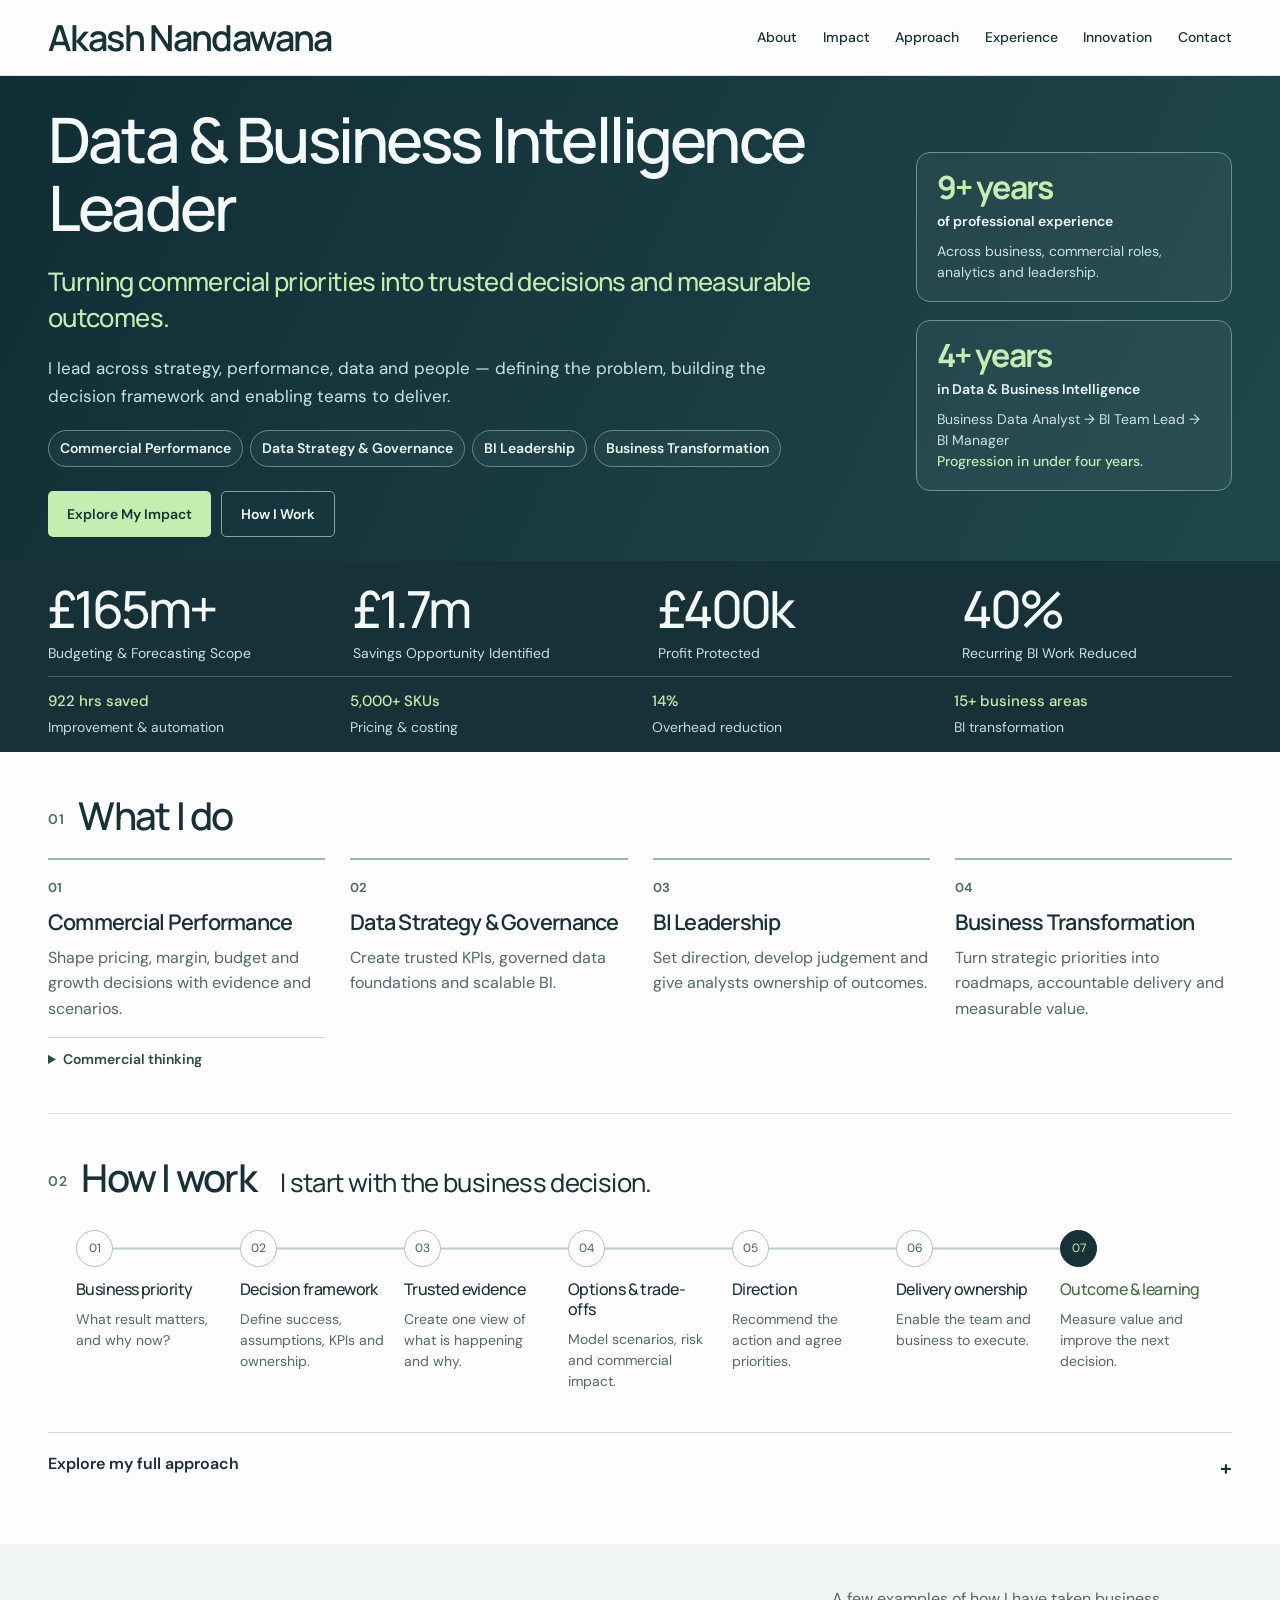
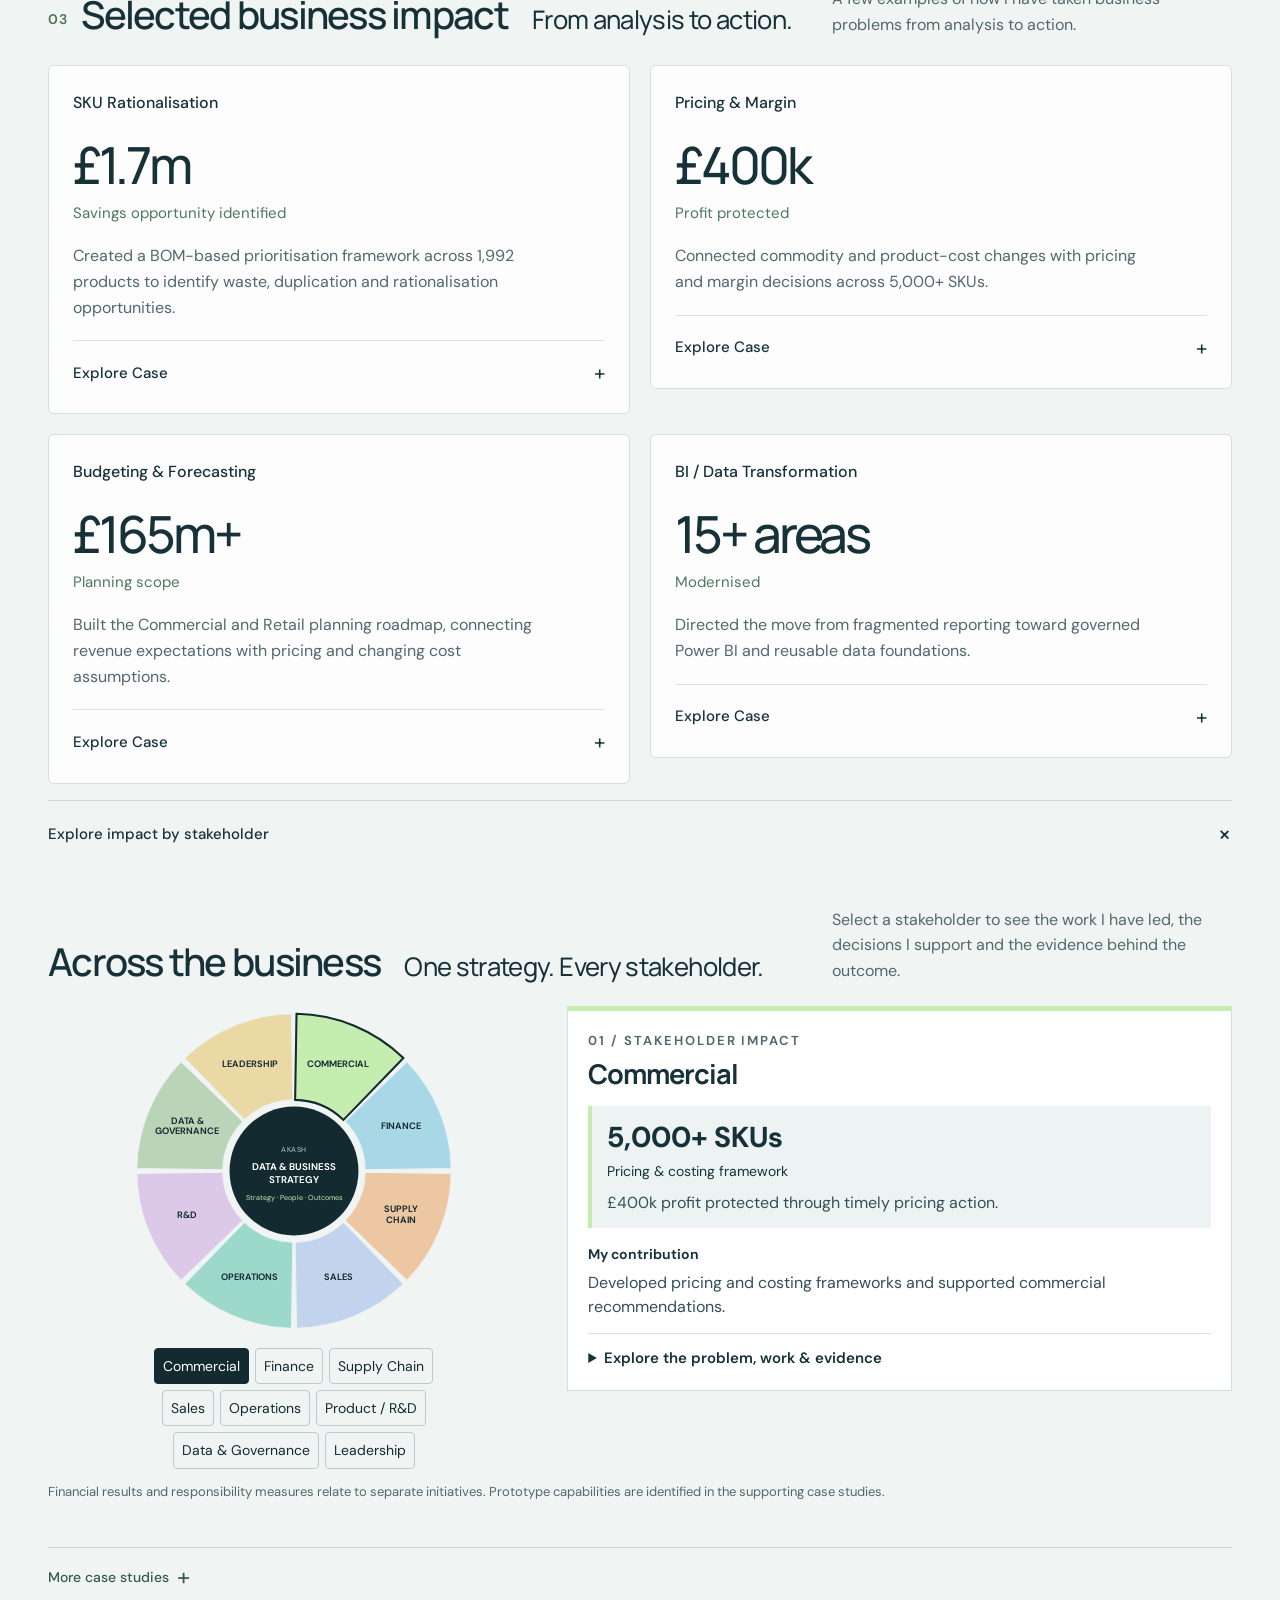
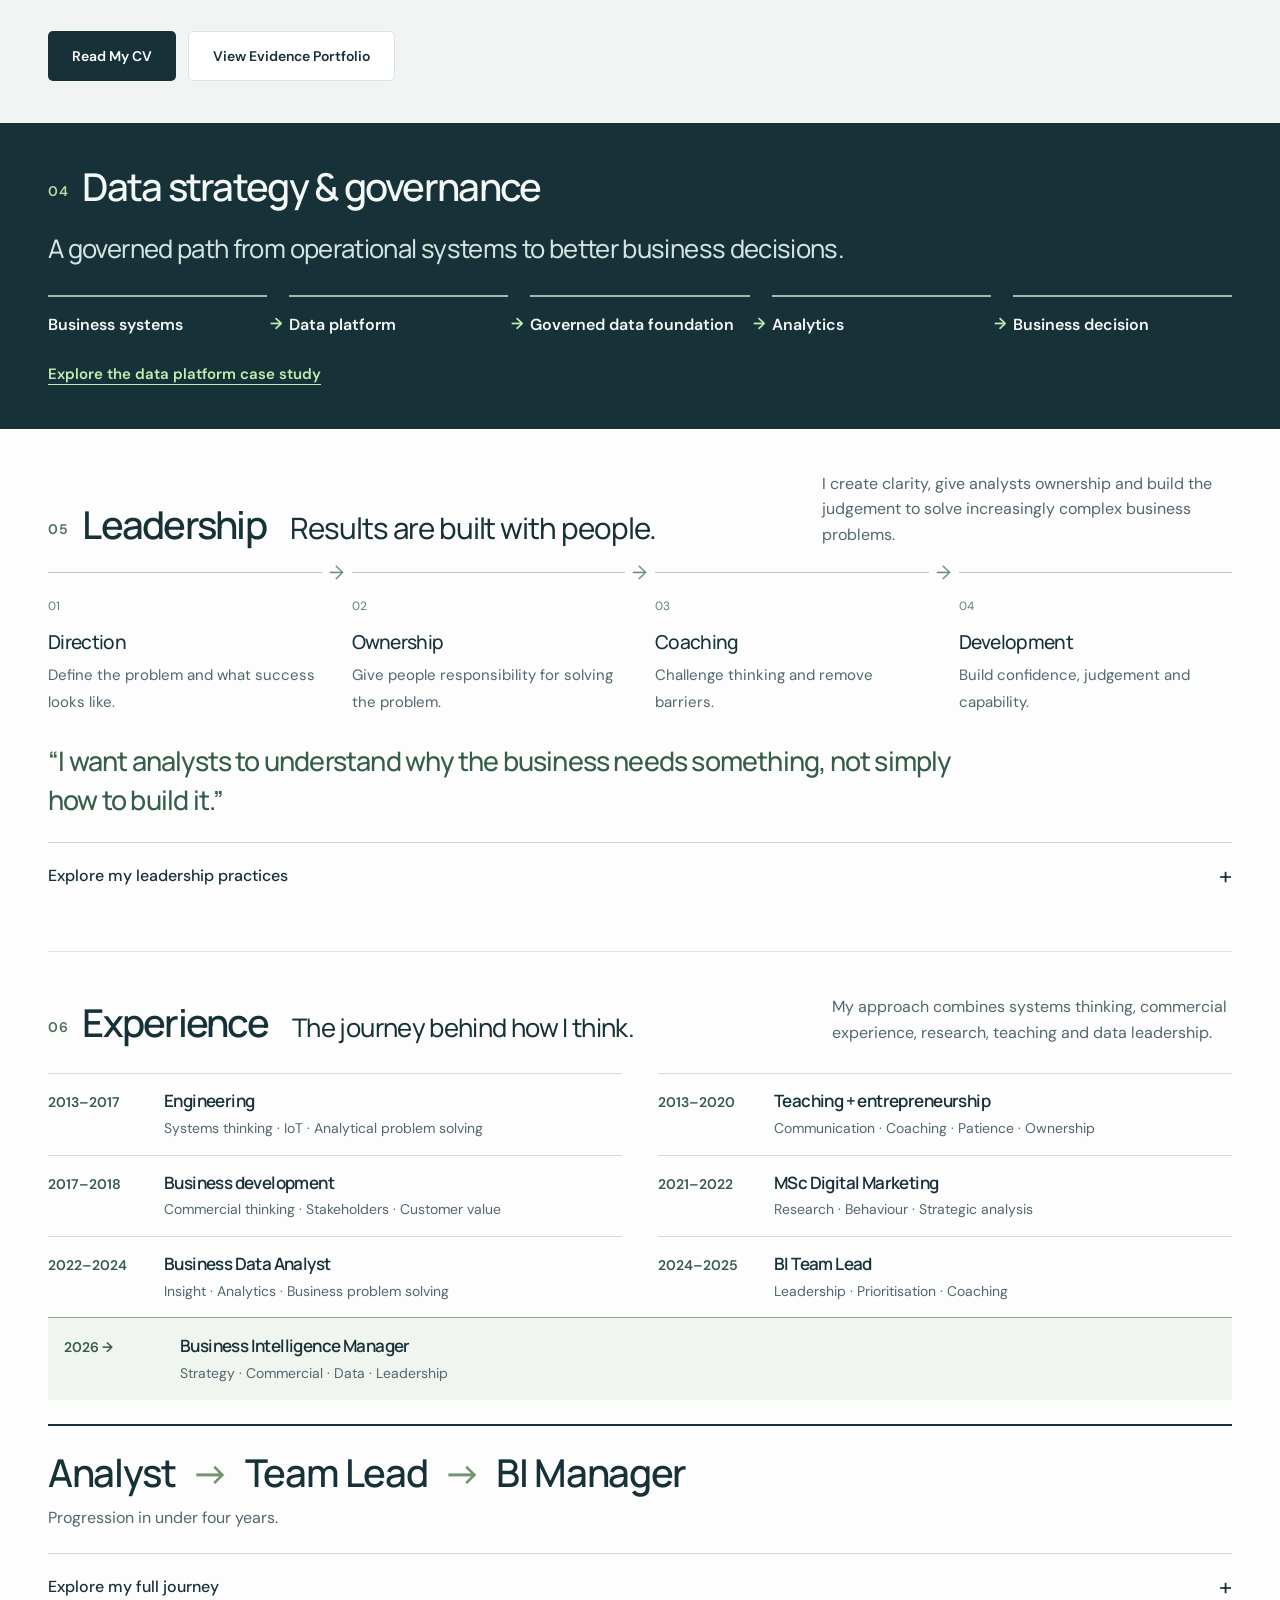
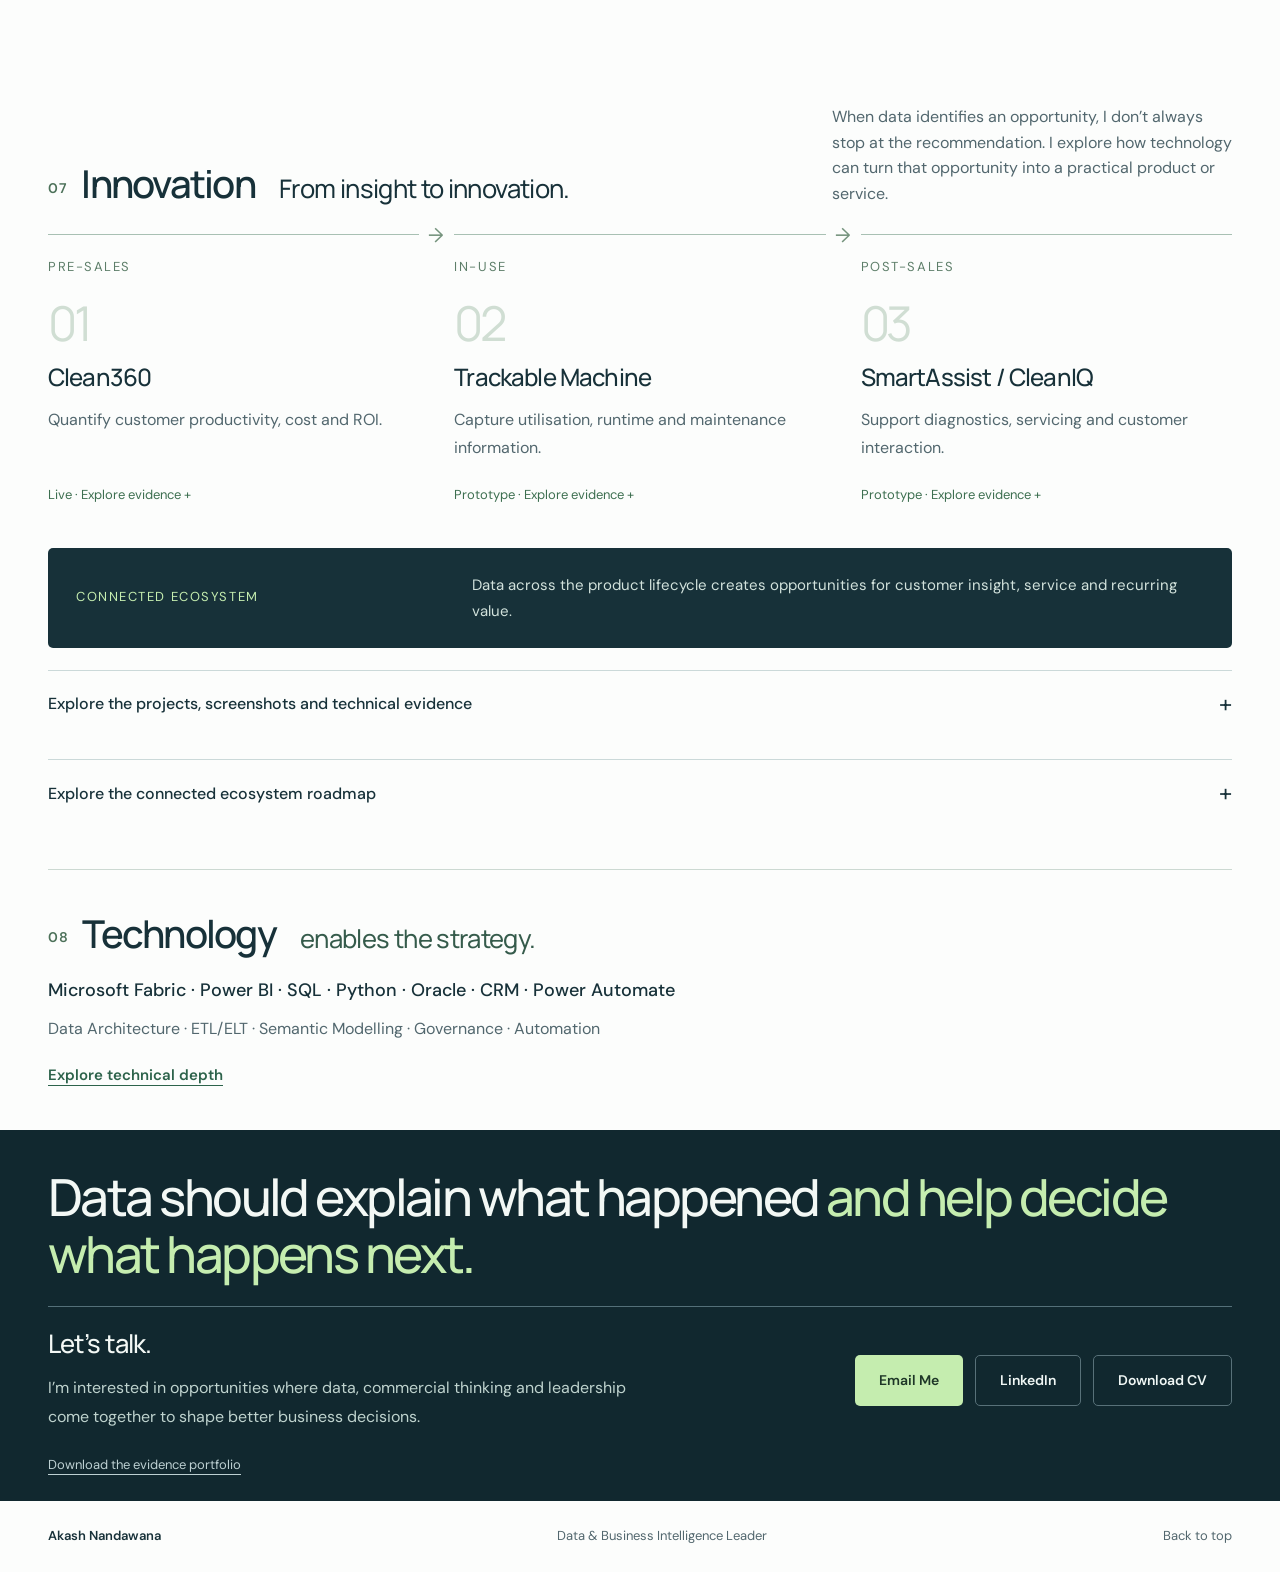
==== index.html @ 09f792b7 "Add files via upload" ====
<!DOCTYPE html>
<html lang="en-GB"><head><meta charset="utf-8"><meta name="viewport" content="width=device-width, initial-scale=1"><meta name="theme-color" content="#142a31"><title>Akash Nandawana | Data &amp; Business Intelligence Leader</title><meta name="description" content="Turning commercial priorities into trusted decisions and measurable outcomes. Commercial strategy, data governance, BI roadmaps and people leadership by Akash Nandawana."><link rel="icon" type="image/svg+xml" href="data:image/svg+xml,%3Csvg%20xmlns='http://www.w3.org/2000/svg'%20viewBox='0%200%2064%2064'%3E%3Crect%20width='64'%20height='64'%20rx='14'%20fill='%23111b23'/%3E%3Cpath%20d='M14%2048L30%2016h5l15%2032H39l-7-17-7%2017z'%20fill='%23b4f276'/%3E%3C/svg%3E"><link rel="stylesheet" href="styles.css"><link rel="stylesheet" href="leadership.css"><script defer src="script.js"></script><script defer src="leadership.js"></script><script defer src="impact-wheel.js"></script><link rel="stylesheet" href="impact-wheel.css"><link rel="stylesheet" href="executive.css"><link rel="stylesheet" href="journey.css"><script defer src="journey.js"></script><link rel="stylesheet" href="visual-refinement.css"><script defer src="visual-refinement.js"></script><link rel="stylesheet" href="screen-polish.css"><link rel="stylesheet" href="executive-hierarchy.css"></head>
<body><a class="skip-link" href="#main">Skip to content</a>
<header class="header"><a class="wordmark" href="#top" aria-label="Akash Nandawana home">Akash Nandawana</a><button class="menu-toggle" aria-expanded="false" aria-controls="nav">Menu</button><nav id="nav" aria-label="Main navigation"><a href="#what-i-do">About</a><a href="#business-impact">Impact</a><a href="#method">Approach</a><a href="#journey">Experience</a><a href="#work">Innovation</a><a href="#contact">Contact</a></nav></header>
<main id="main">
<section class="lead-hero frame" id="top"><div class="hero-main"><h1 class="hero-position">Data &amp; Business Intelligence Leader</h1><h2 class="hero-tagline">Turning commercial priorities into trusted decisions and measurable outcomes.</h2><p class="hero-description">I lead across strategy, performance, data and people — defining the problem, building the decision framework and enabling teams to deliver.</p><div class="capability-labels"><a href="#budget">Commercial Performance</a><a href="#data">Data Strategy &amp; Governance</a><a href="#leadership">BI Leadership</a><a href="#management">Business Transformation</a></div><div class="hero-actions"><a href="#business-impact" class="button primary">Explore My Impact</a><a href="#method" class="button outline">How I Work</a></div><p class="career-line">Business Intelligence Manager · UK</p></div></section><section class="professional-strip frame" aria-label="Professional experience"><div><strong>9+ years</strong><span>of professional experience</span><p>Across business, commercial roles, analytics and leadership.</p></div><div><strong>4+ years</strong><span>in Data &amp; Business Intelligence</span><p>Business Data Analyst → BI Team Lead → BI Manager<br><b>Progression in under four years.</b></p></div></section><section class="visual-impact" id="business-impact"><div class="frame"><div class="impact-primary"><a href="#budget"><strong>£165m+</strong><span>Budgeting &amp; Forecasting Scope</span></a><a href="#sku"><strong>£1.7m</strong><span>Savings Opportunity Identified</span></a><a href="#pricing"><strong>£400k</strong><span>Profit Protected</span></a><a href="#automation"><strong>40%</strong><span>Recurring BI Work Reduced</span></a></div><div class="impact-secondary"><a href="#automation"><strong>922 hrs saved</strong><span>Improvement &amp; automation</span></a><a href="#pricing"><strong>5,000+ SKUs</strong><span>Pricing &amp; costing</span></a><a href="#performance"><strong>14%</strong><span>Overhead reduction</span></a><a href="#management"><strong>15+ business areas</strong><span>BI transformation</span></a></div></div></section><section class="executive-pillars-section frame" id="what-i-do"><div class="section-heading chapter-heading"><div><h2 class="chapter-title" data-chapter="01">What I do</h2><h3 class="chapter-statement">I connect business strategy<br>with data delivery.</h3></div></div><div class="executive-pillars"><article class="executive-pillar"><span class="pillar-number">01</span><h3><a href="#budget">Commercial Performance</a></h3><p>Shape pricing, margin, budget and growth decisions with evidence and scenarios.</p><details class="commercial-thinking"><summary>Commercial thinking</summary><ol><li><strong>What happened?</strong><span>Reporting</span></li><li><strong>Why did it happen?</strong><span>Diagnosis</span></li><li><strong>What could happen?</strong><span>Scenarios</span></li><li><strong>What should we do?</strong><span>Recommendation</span></li><li><strong>What is the impact?</strong><span>Revenue · Margin · Cost · Risk</span></li></ol></details></article><article class="executive-pillar"><span class="pillar-number">02</span><h3><a href="#data">Data Strategy &amp; Governance</a></h3><p>Create trusted KPIs, governed data foundations and scalable BI.</p></article><article class="executive-pillar"><span class="pillar-number">03</span><h3><a href="#leadership">BI Leadership</a></h3><p>Set direction, develop judgement and give analysts ownership of outcomes.</p></article><article class="executive-pillar"><span class="pillar-number">04</span><h3><a href="#management">Business Transformation</a></h3><p>Turn strategic priorities into roadmaps, accountable delivery and measurable value.</p></article></div></section>

<section class="chapter frame" id="method"><div class="section-heading chapter-heading"><div><h2 class="chapter-title" data-chapter="02">How I work</h2><h3 class="chapter-statement">I start with the business decision.</h3></div></div><div class="decision-route"><svg class="decision-route-line" aria-hidden="true"><path></path></svg><ol><li class="route-stage stage-1"><span class="route-point">01</span><h3>Business priority</h3><p>What result matters, and why now?</p></li><li class="route-stage stage-2"><span class="route-point">02</span><h3>Decision framework</h3><p>Define success, assumptions, KPIs and ownership.</p></li><li class="route-stage stage-3"><span class="route-point">03</span><h3>Trusted evidence</h3><p>Create one view of what is happening and why.</p></li><li class="route-stage stage-4"><span class="route-point">04</span><h3>Options &amp; trade-offs</h3><p>Model scenarios, risk and commercial impact.</p></li><li class="route-stage stage-5"><span class="route-point">05</span><h3>Direction</h3><p>Recommend the action and agree priorities.</p></li><li class="route-stage stage-6"><span class="route-point">06</span><h3>Delivery ownership</h3><p>Enable the team and business to execute.</p></li><li class="route-stage stage-7"><span class="route-point">07</span><h3>Outcome &amp; learning</h3><p>Measure value and improve the next decision.</p></li></ol></div><details class="supporting-detail"><summary>Explore my full approach</summary><div class="roadmap-grid"><button class="roadmap-step" type="button" data-step="0" aria-pressed="true"><span class="step-num">01</span><strong>Understand</strong><span>What is management trying to achieve?</span></button><button class="roadmap-step" type="button" data-step="1" aria-pressed="false"><span class="step-num">02</span><strong>Identify the gap</strong><span>What don’t we currently understand?</span></button><button class="roadmap-step" type="button" data-step="2" aria-pressed="false"><span class="step-num">03</span><strong>Prioritise</strong><span>What creates the greatest business value?</span></button><button class="roadmap-step" type="button" data-step="3" aria-pressed="false"><span class="step-num">04</span><strong>Build the framework</strong><span>Define what good looks like.</span></button><button class="roadmap-step" type="button" data-step="4" aria-pressed="false"><span class="step-num">05</span><strong>Create the roadmap</strong><span>Turn the problem into a delivery plan.</span></button><button class="roadmap-step" type="button" data-step="5" aria-pressed="false"><span class="step-num">06</span><strong>Insight</strong><span>Understand what is happening and why.</span></button><button class="roadmap-step" type="button" data-step="6" aria-pressed="false"><span class="step-num">07</span><strong>Scenario</strong><span>What happens if we do this?</span></button><button class="roadmap-step" type="button" data-step="7" aria-pressed="false"><span class="step-num">08</span><strong>Solution</strong><span>Recommend the action.</span></button><button class="roadmap-step" type="button" data-step="8" aria-pressed="false"><span class="step-num">09</span><strong>Deliver</strong><span>Direct and empower the team to execute.</span></button><button class="roadmap-step" type="button" data-step="9" aria-pressed="false"><span class="step-num">10</span><strong>Measure</strong><span>Did the solution improve the outcome?</span></button></div><div class="roadmap-detail" aria-live="polite"><span id="roadmap-number">01</span><div><h3 id="roadmap-title">Understand</h3><p id="roadmap-question">What business problem are we solving?</p><p id="roadmap-purpose">Agree the business objective before deciding what to build.</p></div></div><details class="depth"><summary>Explore the strategy-to-delivery framework<span aria-hidden="true">+</span></summary><div class="depth-body"><div class="strategy-visible" id="strategy"><div class="strategy-heading"><p class="kicker">Strategy into delivery</p><h3>I connect the business ambition<br>with the work that delivers it.</h3><p>Define the priorities. Create the framework. Direct the team.</p></div><div class="operating-model" aria-label="Business strategy flows through a roadmap and three connected leadership pillars into business impact">
<div class="model-top"><span class="node-label">Business strategy</span><p>OKRs · Budget · Margin · Revenue · Cost · Growth</p></div><div class="connector" aria-hidden="true"></div>
<div class="roadmap-node"><span class="node-label">Strategy &amp; roadmap</span><div class="framework-tasks"><span>Identify business gaps</span><span>Define the problem</span><span>Prioritise opportunities</span><span>Build analytical frameworks</span><span>Model scenarios</span><span>Define KPIs</span><span>Create delivery roadmaps</span><span>Direct execution</span></div></div>
<div class="branch-lines" aria-hidden="true"><i></i><i></i><i></i></div>
<div class="leadership-pillars"><button type="button" class="lead-pillar" data-pillar="commercial" aria-pressed="true"><span class="pillar-index">01 / Commercial</span><h3>Commercial<br>strategy</h3><p>I use data to support commercial decisions around budgeting, forecasting, pricing, costing, profitability, SKU strategy and business performance.</p><span class="pillar-link">See the connection <b aria-hidden="true">+</b></span></button><button type="button" class="lead-pillar" data-pillar="governance" aria-pressed="false"><span class="pillar-index">02 / Data</span><h3>Data strategy<br>&amp; governance</h3><p>I build the trusted data foundations required for management decisions — integrating systems, improving data quality, defining KPIs, developing semantic models and establishing scalable governance.</p><span class="pillar-link">See the connection <b aria-hidden="true">+</b></span></button><button type="button" class="lead-pillar" data-pillar="people" aria-pressed="false"><span class="pillar-index">03 / People</span><h3>Leadership<br>&amp; people</h3><p>I translate business priorities into clear problems for the BI team, establish direction and frameworks, and develop analysts to investigate problems, generate insight and recommend solutions independently.</p><span class="pillar-link">See the connection <b aria-hidden="true">+</b></span></button></div>
<div class="pillar-proof" aria-live="polite"><span id="pillar-proof-title">Commercial strategy in practice</span><p id="pillar-proof-text">Commodity-cost analysis identified pressure on margin early, enabling timely pricing action that protected £400k in profit.</p><a id="pillar-proof-link" href="#pricing">Read the evidence</a></div>
</div><details class="supporting-detail"><summary>Explore connected leadership capabilities</summary><aside class="keyword-orbit" aria-label="Explore my leadership capabilities"><div class="orbit-ring orbit-ring-outer" aria-hidden="true"></div><div class="orbit-ring orbit-ring-inner" aria-hidden="true"></div><div class="orbit-centre"><span>Business + Data + People</span><strong>Measurable<br> impact</strong><small>Select a capability to explore</small></div><a href="#management" class="orbit-key orbit-key-0">Business transformation</a><a href="#budget" class="orbit-key orbit-key-1">Commercial strategy</a><a href="#data" class="orbit-key orbit-key-2">Data governance</a><a href="#leadership" class="orbit-key orbit-key-3">People leadership</a><a href="#work" class="orbit-key orbit-key-4">Insight &amp; innovation</a><a href="#pricing" class="orbit-key orbit-key-5">Pricing &amp; profitability</a><a href="#method" class="orbit-key orbit-key-6">Frameworks &amp; roadmaps</a><a href="#strategy" class="orbit-key orbit-key-7">Business strategy</a></aside></details></div></div></details></details></section>










<section class="proof-section" id="proof"><div class="frame"><div class="section-heading chapter-heading"><div><h2 class="chapter-title" data-chapter="03">Selected business impact</h2><h3 class="chapter-statement">From analysis to action.</h3></div><p>A few examples of how I have taken business problems from analysis to action.</p></div><div class="featured-cases"><details class="featured-case" id="sku"><summary><div class="outcome-summary"><span class="case-overline">SKU Rationalisation</span><strong class="case-number">£1.7m</strong><span class="case-measure">Savings opportunity identified</span><p>Created a BOM-based prioritisation framework across 1,992 products to identify waste, duplication and rationalisation opportunities.</p><span class="case-expand">Explore Case <b aria-hidden="true">+</b></span></div></summary><div class="proof-content"><div class="proof-grid"><div><h4>The problem</h4><p>A large product portfolio created complexity and opportunities for waste and duplication.</p></div><div><h4>The gap</h4><p>Management needed a consistent way to identify and prioritise rationalisation candidates.</p></div><div><h4>My approach</h4><p>I created a RAG classification framework by analysing BOM component usage across SKUs.</p></div><div><h4>The insight</h4><p>The component analysis flagged waste and duplication across the product portfolio.</p></div><div><h4>The action</h4><p>The framework informed the rationalisation programme across 1,992 products and made candidates easier for senior management to review.</p></div><div><h4>The outcome</h4><p>£1.7m in rationalisation savings identified, as reported in my CV; the evidence portfolio describes the programme over six months.</p></div></div><p class="source-note">Evidence: <a href="assets/Akash_Nandawana_CV.pdf" target="_blank" rel="noopener">CV</a> and evidence portfolio.</p></div><div class="case-snapshot"><div><h4>Problem</h4><p>A large product portfolio created complexity and opportunities for waste and duplication.</p></div><div><h4>My role</h4><p>Defined the analytical framework and connected product data with management decisions.</p></div><div><h4>Action</h4><p>Analysed BOM usage with a RAG framework to prioritise rationalisation across 1,992 products.</p></div><div><h4>Outcome</h4><p>£1.7m SKU savings identified across the rationalisation programme.</p></div></div></details><details class="featured-case" id="pricing"><summary><div class="outcome-summary"><span class="case-overline">Pricing &amp; Margin</span><strong class="case-number">£400k</strong><span class="case-measure">Profit protected</span><p>Connected commodity and product-cost changes with pricing and margin decisions across 5,000+ SKUs.</p><span class="case-expand">Explore Case <b aria-hidden="true">+</b></span></div></summary><div class="proof-content"><div class="proof-grid"><div><h4>The problem</h4><p>Commodity and other input-cost increases could erode profitability before pricing caught up.</p></div><div><h4>The gap</h4><p>Account Managers and management needed timely visibility of cost changes and their margin implications.</p></div><div><h4>My approach</h4><p>I developed the margin and pricing framework, self-service models across 5,000+ SKUs, and a standard costing model with automated alerts for BOM, labour, overhead and cost changes.</p></div><div><h4>The insight</h4><p>Commodity cost increases were identified early enough to support a timely pricing response.</p></div><div><h4>The action</h4><p>Pricing action was informed by the cost evidence; Account Managers could price against margin and bonus targets.</p></div><div><h4>The outcome</h4><p>£400k profit protected, with pricing and costing support across 5,000+ SKUs.</p></div></div><p class="source-note">Evidence: <a href="assets/Akash_Nandawana_CV.pdf" target="_blank" rel="noopener">CV</a> and evidence portfolio.</p></div><div class="case-snapshot"><div><h4>Problem</h4><p>Commodity and other input-cost increases could erode profitability before pricing caught up.</p></div><div><h4>My role</h4><p>Developed pricing, margin and costing frameworks to support management and Account Managers.</p></div><div><h4>Action</h4><p>Connected cost-change alerts and self-service models across 5,000+ SKUs to pricing decisions.</p></div><div><h4>Outcome</h4><p>£400k profit protected; pricing and costing support across 5,000+ SKUs.</p></div></div></details><details class="featured-case" id="budget"><summary><div class="outcome-summary"><span class="case-overline">Budgeting &amp; Forecasting</span><strong class="case-number">£165m+</strong><span class="case-measure">Planning scope</span><p>Built the Commercial and Retail planning roadmap, connecting revenue expectations with pricing and changing cost assumptions.</p><span class="case-expand">Explore Case <b aria-hidden="true">+</b></span></div></summary><div class="proof-content"><div class="proof-grid"><div><h4>The problem</h4><p>Commercial and Retail planning needed to bring together sales expectations and changing business-cost assumptions.</p></div><div><h4>The gap</h4><p>A coordinated process was needed to connect inputs, planning stages and management decisions.</p></div><div><h4>My approach</h4><p>I created and lead the £165m+ budgeting and forecasting roadmap, defining inputs and stages across sales, NPD, pricing, commodity, shipping and labour.</p></div><div><h4>The insight</h4><p>The planning framework brings revenue assumptions and cost drivers into one decision process so management can assess their implications together.</p></div><div><h4>The action</h4><p>A scalable budgeting process was established across Commercial and Retail, supporting reporting at different levels and scenario discussions with leadership.</p></div><div><h4>The outcome</h4><p>Scope: £165m+ budgeting and forecasting across Commercial and Retail.</p></div></div><p class="source-note">Evidence: <a href="assets/Akash_Nandawana_CV.pdf" target="_blank" rel="noopener">CV</a> and evidence portfolio.</p><details class="supporting-detail"><summary>Commercial decisions and planning context</summary><div class="commercial-detail" id="commercial"><div class="frame commercial-layout"><div><p class="kicker">03 / Commercial strategy</p><h2>Data is valuable when<br>it changes a decision.</h2><p class="lead-copy">My work goes beyond reporting historical performance. I help management understand the drivers behind the numbers, assess the options and decide what to do next.</p><div class="topic-list"><span>OKRs &amp; strategic targets</span><span>Budgeting &amp; forecasting</span><span>Revenue performance</span><span>Pricing</span><span>Product costing</span><span>Margin protection</span><span>Cost increases</span><span>SKU rationalisation</span><span>Commercial scenario modelling</span><span>Profitability</span><span>Performance management</span></div></div><ol class="decision-ladder"><li><span>01</span><div><h3>What happened?</h3><p>Reporting</p></div></li><li><span>02</span><div><h3>Why did it happen?</h3><p>Diagnosis</p></div></li><li><span>03</span><div><h3>What could happen?</h3><p>Forecasting &amp; scenario modelling</p></div></li><li><span>04</span><div><h3>What should we do?</h3><p>Recommendation</p></div></li><li><span>05</span><div><h3>What is the impact?</h3><p>Revenue · Margin · Cost · Risk</p></div></li></ol></div></div></details></div><div class="case-snapshot"><div><h4>Problem</h4><p>Commercial and Retail planning needed to bring together sales expectations and changing business-cost assumptions.</p></div><div><h4>My role</h4><p>Created and lead the budgeting and forecasting roadmap across Commercial and Retail.</p></div><div><h4>Action</h4><p>Defined planning inputs across sales, NPD, pricing, commodity, shipping and labour.</p></div><div><h4>Outcome</h4><p>£165m+ budget and forecasting responsibility.</p></div></div></details><details class="featured-case" id="management"><summary><div class="outcome-summary"><span class="case-overline">BI / Data Transformation</span><strong class="case-number">15+ areas</strong><span class="case-measure">Modernised</span><p>Directed the move from fragmented reporting toward governed Power BI and reusable data foundations.</p><span class="case-expand">Explore Case <b aria-hidden="true">+</b></span></div></summary><div class="proof-content"><div class="proof-grid"><div><h4>The problem</h4><p>Management BI needed to modernise across multiple business areas while maintaining confidence in reported information.</p></div><div><h4>The gap</h4><p>The migration required a coordinated roadmap, testing, issue ownership and business sign-off.</p></div><div><h4>My approach</h4><p>I directed the Qlik Sense-to-Power BI transformation and created the roadmap and UAT framework covering testing, issue tracking, ownership and sign-off.</p></div><div><h4>The insight</h4><p>Shared definitions, reusable models and business validation were central to making the new reporting useful to management.</p></div><div><h4>The action</h4><p>The transformation was delivered across 15+ business areas, supported by a glossary, data-literacy work and management reporting.</p></div><div><h4>The outcome</h4><p>Modernised management BI across 15+ business areas through shared definitions, reusable models and business sign-off.</p></div></div><p class="source-note">Evidence: <a href="assets/Akash_Nandawana_CV.pdf" target="_blank" rel="noopener">CV</a> and evidence portfolio.</p></div><div class="case-snapshot"><div><h4>Problem</h4><p>Management BI needed to modernise across multiple business areas while maintaining confidence in reported information.</p></div><div><h4>My role</h4><p>Directed the Qlik Sense-to-Power BI transformation and defined the roadmap and UAT framework.</p></div><div><h4>Action</h4><p>Coordinated testing, issue ownership and business sign-off across 15+ business areas.</p></div><div><h4>Outcome</h4><p>Governed management reporting delivered across 15+ business areas.</p></div></div></details></div><details class="depth stakeholder-impact" open><summary>Explore impact by stakeholder<span aria-hidden="true">+</span></summary><div class="depth-body"><section class="business-wheel-section" id="impact-wheel-detail"><div class="frame"><div class="section-heading chapter-heading"><div><h2 class="chapter-title" data-chapter="01">Across the business</h2><h3 class="chapter-statement">One strategy. Every stakeholder.</h3></div><p>Select a stakeholder to see the work I have led, the decisions I support and the evidence behind the outcome.</p></div><div class="business-wheel-layout"><div class="wheel-surface"><svg id="business-wheel" viewBox="0 0 640 640" aria-label="Business impact areas"><g id="business-wheel-segments"></g><circle cx="320" cy="320" r="125" fill="#142a31"></circle><text x="320" y="284" text-anchor="middle" class="wheel-name">AKASH</text><text x="320" y="318" text-anchor="middle" class="wheel-role">DATA &amp; BUSINESS</text><text x="320" y="343" text-anchor="middle" class="wheel-role">STRATEGY</text><text x="320" y="376" text-anchor="middle" class="wheel-purpose">Strategy · People · Outcomes</text></svg><div id="wheel-area-buttons" class="wheel-area-buttons" aria-label="Choose a business area"></div></div><div id="wheel-detail" class="wheel-detail" role="region" aria-label="Selected business area" aria-live="polite" aria-atomic="true"></div></div><p class="quiet-note">Financial results and responsibility measures relate to separate initiatives. Prototype capabilities are identified in the supporting case studies.</p></div></section></div></details><details class="depth compact-case-library" id="all-cases"><summary>More case studies<span aria-hidden="true">+</span></summary><div class="depth-body"><div class="proof-list"><article class="executive-case"><div class="executive-case-heading" hidden="hidden"><h3>Commercial Performance</h3></div><details class="proof-case secondary-case" id="performance"><summary><div class="outcome-summary"><span class="case-overline">Commercial Performance</span><strong class="case-number">14%</strong><span class="case-measure">Overhead reduction</span><p>Connected overhead and customer analysis with cost, retention and growth decisions.</p><span class="case-expand">Explore Case <b aria-hidden="true">+</b></span></div></summary><div class="proof-content"><div class="proof-grid"><div><h4>The problem</h4><p>Management needed a clearer view of avoidable costs and opportunities to improve commercial performance.</p></div><div><h4>The gap</h4><p>Decisions required analysis of the drivers behind overheads, customer retention and revenue.</p></div><div><h4>My approach</h4><p>I supported Directors with P&amp;L, CAPEX and overhead analysis and applied customer segmentation and commercial analysis to growth and retention questions.</p></div><div><h4>The insight</h4><p>Overhead analysis identified avoidable spend across employment, utilities and other overhead costs. Customer analysis identified growth and retention opportunities.</p></div><div><h4>The action</h4><p>Avoidable spend was addressed, while commercial recommendations were informed by customer segmentation.</p></div><div><h4>The outcome</h4><p>14% overhead reduction. Separate customer-analysis work is reported in the CV as 20% higher retention and 7% revenue growth.</p></div></div><p class="source-note">Evidence: <a href="assets/Akash_Nandawana_CV.pdf" target="_blank" rel="noopener">CV</a> and evidence portfolio.</p></div><div class="case-snapshot"><div><h4>Problem</h4><p>Management needed a clearer view of avoidable costs and opportunities to improve commercial performance.</p></div><div><h4>My role</h4><p>Supported Directors with P&amp;L, CAPEX, overhead and customer analysis.</p></div><div><h4>Action</h4><p>Identified avoidable spend and informed commercial recommendations through customer segmentation.</p></div><div><h4>Outcome</h4><p>14% lower overheads; separate customer work reported 20% higher retention and 7% revenue growth.</p></div></div></details></article><article class="executive-case"><div class="executive-case-heading" hidden="hidden"><h3>Data Platform / Microsoft Fabric</h3></div><details class="proof-case secondary-case" id="platform"><summary><div class="outcome-summary"><span class="case-overline">Data Platform / Microsoft Fabric</span><strong class="case-number">Governed data</strong><span class="case-measure">Trusted decisions</span><p>Created reusable data foundations, shared definitions and governance across core business functions.</p><span class="case-expand">Explore Case <b aria-hidden="true">+</b></span></div></summary><div class="proof-content"><div class="proof-grid"><div><h4>The problem</h4><p>Management reporting depended on fragmented operational systems and consistent interpretation of business data.</p></div><div><h4>The gap</h4><p>Reliable decisions required stronger quality, reconciliation, lineage, definitions and access controls.</p></div><div><h4>My approach</h4><p>I own the BI/data roadmap and work across Microsoft Fabric, ETL/ELT and semantic modelling. I defined key governance elements, including a Sales KPI framework, role-based visibility and departmental model-health logs.</p></div><div><h4>The insight</h4><p>The work addresses consistency and traceability from source systems through transformations and semantic models to management reporting.</p></div><div><h4>The action</h4><p>I strengthened reconciliation and lineage, rolled out a business glossary and data-literacy programme, and developed reusable, lean semantic models.</p></div><div><h4>The outcome</h4><p>Governed, reusable information supporting Commercial, Finance, Supply Chain and Operations.</p></div></div><figure class="case-evidence"><img src="assets/power-bi.webp" alt="Original Power BI environment supporting Numatic business reporting" loading="lazy"><figcaption>Original portfolio evidence: the enterprise Power BI environment.</figcaption></figure><p class="source-note">Evidence: <a href="assets/Akash_Nandawana_CV.pdf" target="_blank" rel="noopener">CV</a> and evidence portfolio.</p><details class="supporting-detail"><summary>Explore the platform, governance and technical capabilities</summary><div class="architecture"><div class="architecture-row"><span class="architecture-number">01</span><h3>Business systems</h3><p>Oracle EBS / Fusion · Microsoft CRM · Kronos · SharePoint · Other operational sources</p></div><div class="architecture-row"><span class="architecture-number">02</span><h3>Data platform</h3><p><strong>Microsoft Fabric</strong><br>ETL / ELT · Dataflows · Pipelines · Lakehouse / OneLake</p></div><div class="architecture-row"><span class="architecture-number">03</span><h3>Data foundation</h3><p>Clean and structured data · Business logic · Data quality · Governance · Semantic models · KPI definitions · Role-based access</p></div><div class="architecture-row"><span class="architecture-number">04</span><h3>Analytics</h3><p>Power BI · Automation · Forecasting · Commercial models · Management reporting</p></div><div class="architecture-row decision-row"><span class="architecture-number">05</span><h3>Decision</h3><p>Trusted insight for management</p></div></div><div class="technology-section"><div class="frame"><div class="section-heading"><div><p class="kicker">09 / Technology</p><h2>Technology enables<br>the strategy.</h2></div><p>I choose technology to solve the problem. The tools support the business objective, the governance required and the people who will use the result.</p></div><div class="technology-grid"><div><h3>Data &amp; analytics</h3><p>Microsoft Fabric<br>Power BI<br>SQL<br>Python</p></div><div><h3>Enterprise systems</h3><p>Oracle EBS / Fusion<br>Microsoft CRM<br>SharePoint<br>Kronos</p></div><div><h3>Automation</h3><p>Power Automate<br>Python<br>Workflow automation</p></div><div><h3>Data management</h3><p>ETL / ELT<br>Dimensional modelling<br>Semantic modelling<br>Data quality<br>Data governance</p></div></div></div></div><a class="text-button" href="#platform">Read the data platform case study</a><div class="decision-foundation"><div><h3>Business decision</h3><p>Revenue · Margin · Cost · Growth · Risk</p></div><span>enabled by</span><div><h3>Insight &amp; analytics</h3><p>Forecasting, scenarios and decision-support systems</p></div><span>enabled by</span><div><h3>Governed data foundation</h3><p>Quality · Definitions · Semantic models · Lineage · Access control</p></div><span>enabled by</span><p class="foundation-tools">Fabric · Power BI · Oracle · CRM · Automation · Enterprise data sources</p></div></details></div><div class="case-snapshot"><div><h4>Problem</h4><p>Management reporting depended on fragmented operational systems and consistent interpretation of business data.</p></div><div><h4>My role</h4><p>Owned the BI/data roadmap and defined governance, KPIs and model standards.</p></div><div><h4>Action</h4><p>Strengthened reconciliation and lineage, rolled out a glossary, and developed lean semantic models.</p></div><div><h4>Outcome</h4><p>Governed, reusable information supporting four core business functions.</p></div></div></details></article><article class="executive-case"><div class="executive-case-heading" hidden="hidden"><h3>Automation</h3></div><details class="proof-case secondary-case" id="automation"><summary><div class="outcome-summary"><span class="case-overline">Automation</span><strong class="case-number">40%</strong><span class="case-measure">Recurring BI work reduced</span><p>Combined workflow automation, self-service and analyst ownership to release capacity for insight.</p><span class="case-expand">Explore Case <b aria-hidden="true">+</b></span></div></summary><div class="proof-content"><div class="proof-grid"><div><h4>The problem</h4><p>Recurring reporting and manual workflows consumed analyst time and limited capacity for higher-value investigation.</p></div><div><h4>The gap</h4><p>Routine delivery needed to become more repeatable, with clearer ownership and less manual intervention.</p></div><div><h4>My approach</h4><p>I combined Python and Power Automate workflows, self-service improvements, delegation and analyst development into subject-matter ownership.</p></div><div><h4>The insight</h4><p>Reporting, cost updates and recurring workflows offered practical opportunities to reduce repeated manual work.</p></div><div><h4>The action</h4><p>Key workflows were automated, reporting became more self-service, and analysts took greater ownership of their business areas.</p></div><div><h4>The outcome</h4><p>40% lower recurring BI workload. Reporting and workflow automation also saved 922 hours.</p></div></div><p class="source-note">Evidence: <a href="assets/Akash_Nandawana_CV.pdf" target="_blank" rel="noopener">CV</a> and evidence portfolio.</p></div><div class="case-snapshot"><div><h4>Problem</h4><p>Recurring reporting and manual workflows consumed analyst time and limited capacity for higher-value investigation.</p></div><div><h4>My role</h4><p>Combined automation, self-service and analyst development into clearer ownership.</p></div><div><h4>Action</h4><p>Automated recurring workflows and enabled analysts to take ownership of their business areas.</p></div><div><h4>Outcome</h4><p>40% less recurring workload; a separate automation record documents 922 hours saved.</p></div></div></details></article></div><details class="supporting-detail frame" id="impact"><summary>Explore the full impact record</summary><div class="section-heading"><div><p class="kicker">02 / Impact at a glance</p><h2>Business problems.<br>Measurable progress.</h2></div><p>Results and responsibility, connected to the decisions and improvements behind them.</p></div><div class="impact-grid"><a class="impact-card" href="#budget"><span class="metric-number" data-count="165" data-prefix="£" data-suffix="m+" aria-label="£165m+">£165m+</span><h3>Budgeting &amp; forecasting responsibility</h3><p>A joined-up planning roadmap across Commercial and Retail, connecting sales, pricing and cost assumptions.</p><span class="metric-evidence">Explore the evidence <span aria-hidden="true">+</span></span></a><a class="impact-card" href="#sku"><span class="metric-number" data-count="1.7" data-prefix="£" data-suffix="m" aria-label="£1.7m">£1.7m</span><h3>SKU rationalisation savings identified</h3><p>BOM component analysis exposed waste and duplication across a 1,992-product rationalisation programme.</p><span class="metric-evidence">Explore the evidence <span aria-hidden="true">+</span></span></a><a class="impact-card" href="#pricing"><span class="metric-number" data-count="400" data-prefix="£" data-suffix="k" aria-label="£400k">£400k</span><h3>Profit protected</h3><p>Early visibility of commodity cost increases enabled timely pricing action.</p><span class="metric-evidence">Explore the evidence <span aria-hidden="true">+</span></span></a><a class="impact-card" href="#performance"><span class="metric-number" data-count="14" data-prefix="" data-suffix="%" aria-label="14%">14%</span><h3>Overhead reduction</h3><p>Analysis of employment, utilities and other overheads identified avoidable spend.</p><span class="metric-evidence">Explore the evidence <span aria-hidden="true">+</span></span></a><a class="impact-card" href="#automation"><span class="metric-number" data-count="40" data-prefix="" data-suffix="%" aria-label="40%">40%</span><h3>Recurring workload reduction</h3><p>Automation, delegation and analyst ownership reduced repetitive demands on the BI team.</p><span class="metric-evidence">Explore the evidence <span aria-hidden="true">+</span></span></a><a class="impact-card" href="#automation"><span class="metric-number" data-count="922" data-prefix="" data-suffix=" hours" aria-label="922 hours">922 hours</span><h3>Time saved</h3><p>Reporting and workflow automation reduced manual effort and released capacity.</p><span class="metric-evidence">Explore the evidence <span aria-hidden="true">+</span></span></a><a class="impact-card" href="#pricing"><span class="metric-number" data-count="5000" data-prefix="" data-suffix="+ SKUs" aria-label="5,000+ SKUs">5,000+ SKUs</span><h3>Pricing &amp; costing framework</h3><p>Self-service models gave Account Managers visibility of margin and bonus targets.</p><span class="metric-evidence">Explore the evidence <span aria-hidden="true">+</span></span></a><a class="impact-card" href="#leadership"><span class="metric-number">BI team</span><h3>Leadership &amp; development</h3><p>Clear priorities, training and subject-matter ownership built the team’s ability to solve business problems.</p><span class="metric-evidence">Explore the evidence <span aria-hidden="true">+</span></span></a></div><p class="quiet-note">Explore the supporting case studies for each result.</p></details><details class="depth"><summary>Explore impact by business area<span aria-hidden="true">+</span></summary><div class="depth-body"></div></details></div></details><div class="evidence-actions"><a class="button primary" href="assets/Akash_Nandawana_CV.pdf" target="_blank" rel="noopener">Read My CV</a><a class="button outline" href="assets/Akash_Nandawana_Evidence_Portfolio.pdf" target="_blank" rel="noopener">View Evidence Portfolio</a></div></div></section>

<section class="foundation-section" id="data"><div class="frame"><div class="section-heading chapter-heading"><div><h2 class="chapter-title" data-chapter="04">Data strategy &amp; governance</h2><h3 class="chapter-statement">A governed path from operational systems to better business decisions.</h3></div></div><div class="governed-flow" aria-label="From business systems to decisions"><div>Business systems</div><div>Data platform</div><div>Governed data foundation</div><div>Analytics</div><div>Business decision</div></div><a class="inline-evidence" href="#platform">Explore the data platform case study</a></div></section><section class="chapter frame concise-leadership" id="leadership"><div class="section-heading chapter-heading"><div><h2 class="chapter-title" data-chapter="05">Leadership</h2><h3 class="chapter-statement">Results are built with people.</h3></div><p>I create clarity, give analysts ownership and build the judgement to solve increasingly complex business problems.</p></div><div class="leadership-chain"><div><span>01</span><h3>Direction</h3><p>Define the problem and what success looks like.</p></div><div><span>02</span><h3>Ownership</h3><p>Give people responsibility for solving the problem.</p></div><div><span>03</span><h3>Coaching</h3><p>Challenge thinking and remove barriers.</p></div><div><span>04</span><h3>Development</h3><p>Build confidence, judgement and capability.</p></div></div><blockquote>“I want analysts to understand why the business needs something, not simply how to build it.”</blockquote><details class="depth"><summary>Explore my leadership practices<span aria-hidden="true">+</span></summary><div class="depth-body"><section class="leadership-executive" id="leadership-practices"><div class="frame"><div class="section-heading"><div><p class="kicker">How I lead / Managing a BI team</p><h2>Set clear outcomes.<br>Give people ownership.<br>Remove barriers.<br>Develop capability.</h2></div><p>My role as a leader is not to manage every task. It is to create clarity, give people ownership, remove barriers and help them succeed.</p></div><div class="leadership-four"><article><span class="kicker">01</span><h3>Direction</h3><ul><li>Set annual SMART objectives.</li><li>Align individual objectives with company and departmental OKRs.</li><li>Define measurable outcomes and explain why the work matters.</li></ul></article><article><span class="kicker">02</span><h3>Ownership</h3><ul><li>Give team members ownership of outcomes.</li><li>Encourage self-management and focus on outcomes rather than activity.</li><li>Give people room to determine how they will solve problems.</li></ul></article><article><span class="kicker">03</span><h3>Coaching</h3><ul><li>Hold weekly 1-to-1 discussions to identify roadblocks.</li><li>Support difficult challenges and coach rather than micromanage.</li><li>Help team members make decisions independently.</li></ul></article><article><span class="kicker">04</span><h3>Development &amp; wellbeing</h3><ul><li>Hold monthly individual conversations to review the month.</li><li>Discuss performance and development; create a safe opportunity to discuss personal challenges that may require support.</li><li>Identify opportunities for development and increased responsibility.</li></ul></article></div><blockquote class="leadership-belief">I want my team to understand why the work matters, not simply what task they have been given.</blockquote><details class="supporting-detail self-managing"><summary>Building a self-managing team</summary><ol class="self-managing-flow"><li><strong>Business context</strong><span>Why are we solving this?</span></li><li><strong>Clear outcome</strong><span>What does success look like?</span></li><li><strong>Ownership</strong><span>How will you solve it?</span></li><li><strong>Coaching</strong><span>What is blocking you?</span></li><li><strong>Development</strong><span>What did you learn?</span></li><li><strong>Impact</strong><span>What changed for the business?</span></li></ol><p class="quiet-note">I encourage the team to challenge requirements, understand the business behind the data and take on increasingly complex problems.</p></details><div class="leadership-rhythm"><div><strong>Weekly</strong><span>Coaching &amp; roadblocks</span></div><div><strong>Monthly</strong><span>Performance, development &amp; wellbeing</span></div><div><strong>Annually</strong><span>SMART objectives aligned with OKRs</span></div><div><strong>Continuous</strong><span>Ownership, feedback &amp; development</span></div></div></div></section></div></details></section><section class="chapter frame compact-journey" id="journey"><div class="section-heading chapter-heading"><div><h2 class="chapter-title" data-chapter="06">Experience</h2><h3 class="chapter-statement">The journey behind how I think.</h3></div><p>My approach combines systems thinking, commercial experience, research, teaching and data leadership.</p></div><ol class="career-overview"><li><time>2013–2017</time><div><h3>Engineering</h3><p>Systems thinking · IoT · Analytical problem solving</p></div></li><li><time>2013–2020</time><div><h3>Teaching + entrepreneurship</h3><p>Communication · Coaching · Patience · Ownership</p></div></li><li><time>2017–2018</time><div><h3>Business development</h3><p>Commercial thinking · Stakeholders · Customer value</p></div></li><li><time>2021–2022</time><div><h3>MSc Digital Marketing</h3><p>Research · Behaviour · Strategic analysis</p></div></li><li><time>2022–2024</time><div><h3>Business Data Analyst</h3><p>Insight · Analytics · Business problem solving</p></div></li><li><time>2024–2025</time><div><h3>BI Team Lead</h3><p>Leadership · Prioritisation · Coaching</p></div></li><li><time>2026 →</time><div><h3>Business Intelligence Manager</h3><p>Strategy · Commercial · Data · Leadership</p></div></li></ol><div class="career-progression"><strong>Analyst <span>→</span> Team Lead <span>→</span> BI Manager</strong><p>Progression in under four years.</p></div><details class="depth"><summary>Explore my full journey<span aria-hidden="true">+</span></summary><div class="depth-body"><section class="journey-section" id="journey-full" aria-labelledby="journey-title"><div class="experience-wrap"><p class="experience-intro">From engineering and teaching in India to business, research and BI leadership in the UK.</p><div class="experience-map"><svg class="experience-route" aria-hidden="true"><path class="route-track"></path><path class="route-line"></path></svg><div class="experience-grid"><article class="experience-stop is-current" id="journey-09"><div class="experience-node" aria-hidden="true">01</div><div class="experience-card"><div class="experience-card-top"><span class="experience-badge" aria-hidden="true">NI</span><div class="experience-dates"><span class="experience-stop-label">CURRENT · STOP 01</span><p>Jan 2026–Present</p><span>Taunton, Somerset</span></div></div><span class="experience-year" aria-hidden="true">2026</span><p class="experience-company">Numatic International</p><h3>Business Intelligence Manager</h3><details class="journey-chapter" name="career-chapters"><summary><span>What I did</span><span class="journey-toggle" aria-hidden="true">+</span></summary><div class="journey-expanded"><p class="journey-label">What shaped me</p><h4>Strategy × Commercial × Data × Leadership</h4><p>I work with management to identify business problems, create analytical frameworks and roadmaps, lead delivery and measure the resulting impact. I manage a BI team, developing people and directing data strategy across Commercial, Finance, Supply Chain and Operations.</p><p class="journey-label gained-label">What I gained</p><ul class="journey-skills"><li>Business strategy</li><li>Commercial performance</li><li>Data governance</li><li>People leadership</li></ul><a class="journey-evidence-link" href="#proof">Explore the supporting case studies</a><div class="journey-results" aria-label="Selected business responsibility and impact"><a href="#budget"><strong>£165m+</strong><span>Budget &amp; forecasting</span></a><a href="#sku"><strong>£1.7m</strong><span>Savings identified</span></a><a href="#pricing"><strong>£400k</strong><span>Profit protected</span></a><a href="#automation"><strong>40%</strong><span>Recurring work reduced</span></a><a href="#automation"><strong>922 hrs</strong><span>Time saved</span></a></div><a class="journey-evidence-link" href="#business-impact">Explore My Business Impact</a></div></details></div></article><article class="experience-stop " id="journey-08"><div class="experience-node" aria-hidden="true">02</div><div class="experience-card"><div class="experience-card-top"><span class="experience-badge" aria-hidden="true">NI</span><div class="experience-dates"><span class="experience-stop-label">STOP 02</span><p>Aug 2024–Dec 2025</p><span>Somerset, UK</span></div></div><span class="experience-year" aria-hidden="true">2024</span><p class="experience-company">Numatic International</p><h3>BI Team Lead</h3><details class="journey-chapter" name="career-chapters"><summary><span>What I did</span><span class="journey-toggle" aria-hidden="true">+</span></summary><div class="journey-expanded"><p class="journey-label">What shaped me</p><h4>From delivery to leadership</h4><p>My focus expanded from producing analysis to directing the work and developing others. I helped analysts take ownership, set priorities around business problems and build the confidence to recommend solutions independently.</p><p class="journey-label gained-label">What I gained</p><ul class="journey-skills"><li>Leadership</li><li>Coaching</li><li>Prioritisation</li><li>Delegation</li><li>Outcome ownership</li></ul><a class="journey-evidence-link" href="#proof">Explore the supporting case studies</a></div></details></div></article><article class="experience-stop " id="journey-07"><div class="experience-node" aria-hidden="true">03</div><div class="experience-card"><div class="experience-card-top"><span class="experience-badge" aria-hidden="true">NI</span><div class="experience-dates"><span class="experience-stop-label">STOP 03</span><p>Aug 2022–Aug 2024</p><span>Somerset, UK</span></div></div><span class="experience-year" aria-hidden="true">2022</span><p class="experience-company">Numatic International</p><h3>Business Data Analyst</h3><details class="journey-chapter" name="career-chapters"><summary><span>What I did</span><span class="journey-toggle" aria-hidden="true">+</span></summary><div class="journey-expanded"><p class="journey-label">What shaped me</p><h4>Turning business questions into insight</h4><p>At Numatic, I brought systems thinking, research and commercial understanding to business questions. I developed analysis and reporting that helped people understand performance and act on the findings.</p><p class="journey-label gained-label">What I gained</p><ul class="journey-skills"><li>Business insight</li><li>Analytics</li><li>Problem solving</li><li>Delivery</li></ul><a class="journey-evidence-link" href="#proof">Explore the supporting case studies</a></div></details></div></article><article class="experience-stop " id="journey-06"><div class="experience-node" aria-hidden="true">04</div><div class="experience-card"><div class="experience-card-top"><span class="experience-badge" aria-hidden="true">W</span><div class="experience-dates"><span class="experience-stop-label">STOP 04</span><p>2021–2022</p><span>Oxford, UK</span></div></div><span class="experience-year" aria-hidden="true">2021</span><p class="experience-company">Wickes · Alongside my MSc</p><h3>Customer Service Advisor</h3><details class="journey-chapter" name="career-chapters"><summary><span>What I did</span><span class="journey-toggle" aria-hidden="true">+</span></summary><div class="journey-expanded"><p class="journey-label">What shaped me</p><h4>Adapting to a new environment</h4><p>Alongside my Master’s degree, I worked in customer service at Wickes. Working directly with customers helped me understand British workplace culture, communication styles and customer expectations while adapting to life in a new country.</p><p class="journey-label gained-label">What I gained</p><ul class="journey-skills"><li>Adaptability</li><li>Customer empathy</li><li>Communication</li><li>Resilience</li><li>Cultural awareness</li></ul></div></details></div></article><article class="experience-stop " id="journey-05"><div class="experience-node" aria-hidden="true">05</div><div class="experience-card"><div class="experience-card-top"><span class="experience-badge" aria-hidden="true">OB</span><div class="experience-dates"><span class="experience-stop-label">STOP 05</span><p>2021–2022</p><span>Oxford, UK</span></div></div><span class="experience-year" aria-hidden="true">2021</span><p class="experience-company">Oxford Brookes University</p><h3>MSc Digital Marketing</h3><details class="journey-chapter" name="career-chapters"><summary><span>What I did</span><span class="journey-toggle" aria-hidden="true">+</span></summary><div class="journey-expanded"><p class="journey-label">What shaped me</p><h4>Connecting data with behaviour</h4><p>My postgraduate study connected data with consumer behaviour and strategic decision-making. For my dissertation, I investigated what drives people to adopt or resist mobile banking in India.</p><div class="journey-research"><p class="journey-label">Dissertation · January 2022</p><h4>Mobile Banking Adoption in India: Behaviour Reasoning Theory</h4><ol><li><span>Question</span><p>What drives people to adopt or resist mobile banking?</p></li><li><span>Framework</span><p>Behavioural Reasoning Theory</p></li><li><span>Data</span><p>162 current mobile-banking customers</p></li><li><span>Method</span><p>Quantitative analysis using multiple and linear regression</p></li><li><span>Insight</span><p>Convenience and ubiquity supported adoption; traditional barriers were a key reason against it.</p></li><li><span>Learning</span><p>Data becomes valuable when it explains behaviour and supports a better decision.</p></li></ol><p class="journey-research-limit">The sample focused on urban participants under 40; the findings should be read in that context.</p></div><p class="journey-label gained-label">What I gained</p><ul class="journey-skills"><li>Research</li><li>Quantitative analysis</li><li>Consumer behaviour</li><li>Strategic thinking</li></ul></div></details></div></article><article class="experience-stop " id="journey-04"><div class="experience-node" aria-hidden="true">06</div><div class="experience-card"><div class="experience-card-top"><span class="experience-badge" aria-hidden="true">LC</span><div class="experience-dates"><span class="experience-stop-label">STOP 06</span><p>2018–2020</p><span>Mumbai, India</span></div></div><span class="experience-year" aria-hidden="true">2018</span><p class="experience-company">Mathematics consultant</p><h3>Learning Centre Founder</h3><details class="journey-chapter" name="career-chapters"><summary><span>What I did</span><span class="journey-toggle" aria-hidden="true">+</span></summary><div class="journey-expanded"><p class="journey-label">What shaped me</p><h4>Building something of my own</h4><p>At 23, I built an educational learning centre supporting around 30 students annually. One objective was to provide free educational support to at least five young people from lower-income families each year. I used videos, metaphors and real-life scenarios to make difficult concepts easier to understand.</p><p class="journey-label gained-label">What I gained</p><ul class="journey-skills"><li>Entrepreneurship</li><li>Leadership</li><li>Ownership</li><li>Social impact</li><li>People development</li></ul></div></details></div></article><article class="experience-stop " id="journey-03"><div class="experience-node" aria-hidden="true">07</div><div class="experience-card"><div class="experience-card-top"><span class="experience-badge" aria-hidden="true">I3R</span><div class="experience-dates"><span class="experience-stop-label">STOP 07</span><p>2017–2018</p><span>Mumbai, India</span></div></div><span class="experience-year" aria-hidden="true">2017</span><p class="experience-company">I3R Global</p><h3>Business Development Manager</h3><details class="journey-chapter" name="career-chapters"><summary><span>What I did</span><span class="journey-toggle" aria-hidden="true">+</span></summary><div class="journey-expanded"><p class="journey-label">What shaped me</p><h4>Understanding commercial value</h4><p>Working with IT business partners and marketing teams introduced me to the commercial side of technology. Supporting product-launch activity and analysing business performance strengthened my understanding of stakeholders, customers and business value.</p><p class="journey-label gained-label">What I gained</p><ul class="journey-skills"><li>Commercial awareness</li><li>Stakeholder management</li><li>Business analysis</li><li>Presentation</li></ul></div></details></div></article><article class="experience-stop " id="journey-02"><div class="experience-node" aria-hidden="true">08</div><div class="experience-card"><div class="experience-card-top"><span class="experience-badge" aria-hidden="true">M/P</span><div class="experience-dates"><span class="experience-stop-label">STOP 08</span><p>2013–2017</p><span>Mumbai, India</span></div></div><span class="experience-year" aria-hidden="true">2013</span><p class="experience-company">Alongside engineering</p><h3>Teaching Mathematics &amp; Physics</h3><details class="journey-chapter" name="career-chapters"><summary><span>What I did</span><span class="journey-toggle" aria-hidden="true">+</span></summary><div class="journey-expanded"><p class="journey-label">What shaped me</p><h4>Learning how to develop people</h4><p>Alongside engineering, I taught Mathematics and Physics to younger students. I learned to listen first, be patient and explain complex ideas through different examples until they made sense to the individual.</p><blockquote>People do not always need a different answer. Sometimes they need a different way to understand it.</blockquote><p class="journey-label gained-label">What I gained</p><ul class="journey-skills"><li>Coaching</li><li>Patience</li><li>Communication</li><li>Empathy</li></ul></div></details></div></article><article class="experience-stop " id="journey-01"><div class="experience-node" aria-hidden="true">09</div><div class="experience-card"><div class="experience-card-top"><span class="experience-badge" aria-hidden="true">BE</span><div class="experience-dates"><span class="experience-stop-label">STOP 09</span><p>2013–2017</p><span>Mumbai, India</span></div></div><span class="experience-year" aria-hidden="true">2013</span><p class="experience-company">Electronics &amp; Telecommunication</p><h3>Engineering</h3><details class="journey-chapter" name="career-chapters"><summary><span>What I did</span><span class="journey-toggle" aria-hidden="true">+</span></summary><div class="journey-expanded"><p class="journey-label">What shaped me</p><h4>Building systems thinking</h4><p>Studying Electronics and Telecommunication Engineering introduced me to how devices, communications and data work together. It gave me a foundation for understanding connected systems and solving practical problems.</p><p class="journey-label gained-label">What I gained</p><ul class="journey-skills"><li>Systems thinking</li><li>IoT</li><li>Analytical thinking</li><li>Problem solving</li></ul></div></details></div></article></div></div><div class="experience-next"><p><span>NEXT CHAPTER</span>Broader Data &amp; Analytics Leadership</p><p>Business strategy · Data &amp; AI · People · Innovation</p></div></div></section>
</div></details></section><section class="chapter frame" id="work"><div class="section-heading chapter-heading"><div><h2 class="chapter-title" data-chapter="07">Innovation</h2><h3 class="chapter-statement">From insight to innovation.</h3></div><p>When data identifies an opportunity, I don’t always stop at the recommendation. I explore how technology can turn that opportunity into a practical product or service.</p></div><div class="lifecycle-visual"><button type="button" data-case="clean360"><span class="life-stage">Pre-sales</span><span class="life-number">01</span><h3>Clean360</h3><p>Quantify customer productivity, cost and ROI.</p><span class="life-status">Live · Explore evidence +</span></button><button type="button" data-case="trackable"><span class="life-stage">In-use</span><span class="life-number">02</span><h3>Trackable Machine</h3><p>Capture utilisation, runtime and maintenance information.</p><span class="life-status">Prototype · Explore evidence +</span></button><button type="button" data-case="smartassist"><span class="life-stage">Post-sales</span><span class="life-number">03</span><h3>SmartAssist / CleanIQ</h3><p>Support diagnostics, servicing and customer interaction.</p><span class="life-status">Prototype · Explore evidence +</span></button><div class="lifecycle-value"><span>Connected ecosystem</span><p>Data across the product lifecycle creates opportunities for customer insight, service and recurring value.</p></div></div><details class="depth"><summary>Explore the projects, screenshots and technical evidence<span aria-hidden="true">+</span></summary><div class="depth-body"><div class="project-grid">
        <article class="project-card clean360">
          <button class="project-image" data-case="clean360" aria-label="Explore the Clean360 case study"><div class="project-image-top"><span>01 / PRE-SALES</span><span class="status live">Live</span></div><div class="clean360-shots"><img src="assets/clean360-results.webp" width="271" height="412" alt="Clean360 results with estimated savings, payback and a cost waterfall"><img src="assets/clean360-business-case.webp" width="520" height="505" alt="Downloadable Clean360 customer business case"></div><span class="image-caption">A business case, built around the customer.</span></button>
          <div class="project-copy"><div class="project-category">Commercial decision tool</div><h3>Clean360</h3><div class="innovation-snapshot"><div><h4>Problem</h4><p>Sales conversations needed a quantified customer business case.</p></div><div><h4>My role</h4><p>Identified the opportunity and independently built the decision tool.</p></div><div><h4>Action</h4><p>Turn operational requirements into estimated savings, payback and an explainable product recommendation.</p></div><div><h4>Outcome</h4><p>Live calculator producing estimated savings, payback and product-fit recommendations using demonstration assumptions.</p></div></div><div class="project-chips"><span>ROI &amp; payback</span><span>Product-fit scoring</span></div><button class="text-button" data-case="clean360">Explore case study <span aria-hidden="true">+</span></button></div>
        </article>
        <article class="project-card smartassist">
          <button class="project-image" data-case="smartassist" aria-label="Explore the CleanIQ and SmartAssist case study"><div class="project-image-top"><span>02 / POST-SALES</span><span class="status">Prototype</span></div><div class="smartassist-shots"><img src="assets/machine-identity.webp" width="447" height="512" alt="NFC machine identity with model, serial and warranty details"><img src="assets/smartassist-diagnosis.webp" width="508" height="534" alt="SmartAssist diagnostic step for low battery charge"></div><span class="image-caption">One machine. A connected support journey.</span></button>
          <div class="project-copy"><div class="project-category">Digital identity &amp; guided support</div><h3>CleanIQ + SmartAssist</h3><div class="innovation-snapshot"><div><h4>Problem</h4><p>Machine owners needed model-specific support and the correct parts.</p></div><div><h4>My role</h4><p>Designed and built an NFC identity and guided-support prototype.</p></div><div><h4>Action</h4><p>Identify the machine with NFC, guide diagnosis and help the user find the right parts or support.</p></div><div><h4>Outcome</h4><p>Working prototype reviewed by Directors and Product Management; phased development remains under discussion.</p></div></div><div class="project-chips"><span>NFC identity</span><span>Guided diagnosis</span></div><button class="text-button" data-case="smartassist">Explore case study <span aria-hidden="true">+</span></button></div>
        </article>
        <article class="project-card trackable">
          <button class="project-image" data-case="trackable" aria-label="Explore the Trackable Machine case study"><div class="project-image-top"><span>03 / IN-USE INTELLIGENCE</span><span class="status">Prototype</span></div><div class="trackable-shots"><img class="track-dashboard" src="assets/owner-dashboard.webp" width="1875" height="928" alt="Trackable Machine owner dashboard"><img class="track-hardware" src="assets/hardware-prototype.webp" width="302" height="370" alt="Original physical ESP32 and OLED prototype"></div><span class="image-caption">Physical hardware. Operational intelligence.</span></button>
          <div class="project-copy"><div class="project-category">IoT &amp; product intelligence</div><h3>Trackable Machine</h3><div class="innovation-snapshot"><div><h4>Problem</h4><p>Customers lacked visibility of machine runtime and utilisation.</p></div><div><h4>My role</h4><p>Independently built the physical and digital proof of concept.</p></div><div><h4>Action</h4><p>Connect an ESP32 and encoder prototype to a dashboard for runtime, cleaning output and maintenance insight.</p></div><div><h4>Outcome</h4><p>Prototype measures movement and runtime, calculates cleaning output and illustrates maintenance use cases.</p></div></div><div class="project-chips"><span>ESP32 &amp; telemetry</span><span>Usage analytics</span></div><button class="text-button" data-case="trackable">Explore case study <span aria-hidden="true">+</span></button></div>
        </article>
      </div>
    </div></details><details class="depth"><summary>Explore the connected ecosystem roadmap<span aria-hidden="true">+</span></summary><div class="depth-body"><div class="ecosystem-retained"><div><p class="kicker">The connected ecosystem</p><h3>From a commercial case<br>to lifetime customer value.</h3><p>Clean360 proves the pre-sales case. NFC identifies the machine. Usage data can improve support, service and future product decisions.</p><p class="quiet-note">Directors and Product Management have reviewed the concept. Phased development is under discussion.</p></div><figure><img src="assets/ecosystem-roadmap.webp" width="1301" height="729" alt="Original roadmap from a physical cleaning machine through NFC identity and usage intelligence to a connected ecosystem" loading="lazy"><figcaption>Original ecosystem concept. Future capabilities are presented as a roadmap.</figcaption></figure></div></div></details></section>



<section class="chapter frame compact-technology" id="technology"><div class="section-heading chapter-heading"><div><h2 class="chapter-title" data-chapter="08">Technology</h2><h3 class="chapter-statement">enables the strategy.</h3></div></div><p class="technology-tools">Microsoft Fabric · Power BI · SQL · Python · Oracle · CRM · Power Automate</p><p class="technology-practices">Data Architecture · ETL/ELT · Semantic Modelling · Governance · Automation</p><a class="inline-evidence" href="#platform">Explore technical depth</a></section><section class="closing-section" id="contact"><div class="frame"><div class="closing-belief"><h2>Data should explain what happened <em>and help decide what happens next.</em></h2></div><div class="clean-contact"><div><h3>Let’s talk.</h3><p>I’m interested in opportunities where data, commercial thinking and leadership come together to shape better business decisions.</p></div><div class="closing-actions"><a class="button primary" href="mailto:akashnandwana22@gmail.com">Email Me</a><a class="button outline" href="https://www.linkedin.com/in/akash-nandawana" target="_blank" rel="noopener noreferrer">LinkedIn</a><a class="button outline" href="assets/Akash_Nandawana_CV.pdf" download>Download CV</a></div></div><a class="portfolio-download" href="assets/Akash_Nandawana_Evidence_Portfolio.pdf" download>Download the evidence portfolio</a></div></section>
</main><footer class="frame executive-footer"><span>Akash Nandawana</span><span>Data &amp; Business Intelligence Leader</span><a href="#top">Back to top</a></footer><dialog id="case-dialog" aria-labelledby="case-title"><div class="dialog-top"><span>Selected project / Evidence &amp; approach</span><button class="close-dialog" aria-label="Close case study">Close <span aria-hidden="true">×</span></button></div><div id="case-content"></div></dialog></body></html>
---- styles.css ----
@import url('https://fonts.googleapis.com/css2?family=DM+Sans:wght@400;450;500;550;600;650;700&family=Manrope:wght@400;500;600;650;700;750;800&display=swap');
:root{color-scheme:light;--ink:#15232c;--muted:#53626b;--paper:#fcfdfd;--line:#dce3e7;--green:#b4f276;--dark:#111b23;--heading:'Manrope',sans-serif;--body:'DM Sans',sans-serif;font-family:var(--body);color:var(--ink);background:var(--paper);font-synthesis:none}
*{box-sizing:border-box}html{scroll-behavior:smooth;scroll-padding-top:95px}body{margin:0;font-size:1rem;line-height:1.6}body.dialog-open{overflow:hidden}button,a{-webkit-tap-highlight-color:transparent}a{color:inherit;text-decoration:none}button{font:inherit;color:inherit;cursor:pointer}img{display:block;width:100%;height:auto}button:focus-visible,a:focus-visible{outline:3px solid #4c840c;outline-offset:5px}h1,h2,h3,p,figure{margin:0}h1,h2,h3{font-family:var(--heading);line-height:1.15}h1,h2{letter-spacing:-.055em}h3{letter-spacing:-.035em}em{font-style:normal}button{border:0}.wrap{width:min(1380px,calc(100% - 112px));margin:auto}.eyebrow{text-transform:uppercase;letter-spacing:.13em;font-size:.75rem;font-weight:700;display:block;line-height:1.5}.header{display:flex;align-items:center;justify-content:space-between;padding:25px 56px;max-width:1580px;margin:auto;border-bottom:1px solid var(--line);gap:32px}.wordmark{display:flex;align-items:center;gap:14px;font-size:.8rem;line-height:1.3;font-weight:650}.monogram{font-family:var(--heading);font-size:2rem;font-weight:800;letter-spacing:-.1em}.monogram span{color:#6a9e3e}.header nav{display:flex;align-items:center;gap:34px;font-size:.875rem;font-weight:500}.header nav>a{transition:color .2s}.header nav>a:hover{color:#527e2b}.nav-contact{border:1px solid var(--ink);border-radius:5px;padding:9px 18px}.menu-toggle{display:none}.skip-link{position:fixed;top:-80px;left:20px;z-index:100;background:var(--green);padding:12px}.skip-link:focus{top:12px}
.hero{display:grid;grid-template-columns:1.2fr 1fr;gap:64px;padding:78px 0 64px;align-items:center}.hero .eyebrow{display:flex;align-items:center;gap:10px}.short-line{width:25px;height:2px;background:#5c8d36}.hero h1{font-size:clamp(2.5rem,4.25vw,4.1rem);line-height:1.14;font-weight:650;margin:22px 0 26px}.hero h1 em{color:#547e36}.hero-intro{max-width:525px;font-size:1.125rem;line-height:1.75;color:var(--muted)}.hero-actions{display:flex;gap:12px;margin-top:32px;flex-wrap:wrap}.button{display:inline-flex;align-items:center;justify-content:center;gap:12px;border-radius:5px;font-size:.875rem;font-weight:600;min-height:48px;padding:13px 22px;transition:background .2s,transform .2s;text-align:center}.button:hover{transform:translateY(-2px)}.primary{background:var(--ink);color:white}.primary:hover{background:#29404e}.subtle{background:#f0f3f3;color:var(--ink)}.subtle:hover{background:#e6eded}.file-label{font-size:.65rem;background:white;padding:2px 5px;border:1px solid #ccd5d7;border-radius:3px}.hero-meta{font-size:.75rem;color:var(--muted);margin-top:26px}.hero-meta>span{margin:0 8px;color:#8d9ba3}.hero-visual{background:var(--dark);border-radius:12px;padding:24px 24px 16px;color:white;position:relative;overflow:hidden}.visual-heading{display:flex;justify-content:space-between;align-items:center;gap:20px;font-size:.75rem;color:#cfdae2}.edition{font-size:.6rem;letter-spacing:.08em;max-width:96px;text-align:right;line-height:1.4}.dashboard-frame{margin-top:24px;border:1px solid #45505a;border-radius:6px;overflow:hidden;box-shadow:0 16px 40px #0003}.window-bar{background:#283642;display:flex;align-items:center;gap:4px;height:26px;padding:0 9px}.window-bar>span{width:4px;height:4px;border-radius:50%;background:#7d8c98}.window-bar p{font-size:.6rem;color:#b2c0c9;margin:auto}.prototype-note{display:grid;grid-template-columns:40% 1fr;gap:28px;margin-top:24px;align-items:center}.prototype-note img{height:172px;object-fit:cover;border-radius:5px;object-position:center}.tag{display:inline-block;font-size:.65rem;letter-spacing:.06em;font-weight:600}.dark-tag{color:var(--green)}.prototype-note h2{font-size:1.45rem;letter-spacing:-.04em;margin:10px 0}.prototype-note p{font-size:.8rem;color:#bcc9d0;line-height:1.6}.visual-footer{border-top:1px solid #33414b;display:flex;justify-content:space-between;padding-top:12px;margin-top:22px;font-size:.7rem;color:#a9bac7}.visual-footer span:last-child{color:var(--green)}
.impact{display:grid;grid-template-columns:1.35fr 1fr 1.15fr 1.15fr .85fr;border-top:1px solid var(--line);border-bottom:1px solid var(--line);padding:32px 0;gap:22px;align-items:center}.impact-intro .eyebrow{font-size:.65rem;color:var(--muted);margin-bottom:9px}.impact-intro h2{font-size:1.2rem;letter-spacing:-.025em;line-height:1.4}.metric{border-left:1px solid var(--line);padding-left:25px;min-height:105px}.metric strong{font-family:var(--heading);font-size:2.3rem;letter-spacing:-.07em;line-height:1.3;display:block;font-weight:650}.metric strong span{font-size:1.5rem}.metric p{font-size:.8rem;color:var(--muted);line-height:1.5;margin-top:7px}.section{padding-top:100px;padding-bottom:100px}.section-top{display:flex;align-items:flex-end;justify-content:space-between;gap:50px;margin-bottom:40px}.section-top .eyebrow{color:var(--muted);margin-bottom:18px}.section-top h2,.ecosystem-copy h2,.contact-section h2{font-size:clamp(2rem,3.2vw,3rem);line-height:1.17;font-weight:650}.section-top>p{max-width:360px;color:var(--muted);font-size:1rem}.project-grid{display:grid;grid-template-columns:repeat(3,minmax(0,1fr));gap:25px}.project-card{min-width:0}.project-image{width:100%;display:block;text-align:left;padding:20px 18px 14px;position:relative;border-radius:8px;overflow:hidden;transition:box-shadow .2s,transform .25s;height:330px}.project-image:hover{transform:translateY(-4px);box-shadow:0 15px 28px #18263214}.clean360 .project-image{background:#e8edde}.smartassist .project-image{background:#e4ebf1}.trackable .project-image{background:#eae6df}.project-image-top{display:flex;justify-content:space-between;align-items:center;gap:10px;font-size:.625rem;letter-spacing:.08em;font-weight:650;position:relative;z-index:2}.status{font-size:.625rem;border:1px solid #acb9c4;border-radius:3px;padding:3px 8px;background:#ffffff95;letter-spacing:0;white-space:nowrap}.live{background:#d4eebc;border-color:#bedaa3}.clean360-shots,.smartassist-shots,.trackable-shots{position:relative;height:233px;display:flex;align-items:center;justify-content:center}.clean360-shots img{position:absolute;box-shadow:0 8px 22px #23310f1c;border-radius:4px;width:48%}.clean360-shots img:first-child{width:37%;max-height:217px;object-fit:contain;left:5%;top:9px;transform:rotate(-5deg);z-index:1}.clean360-shots img:nth-child(2){right:0;top:38px;width:62%;transform:rotate(5deg)}.smartassist-shots img{position:absolute;width:53%;border-radius:4px;box-shadow:0 8px 20px #25374b15}.smartassist-shots img:first-child{left:0;top:18px;transform:rotate(-5deg)}.smartassist-shots img:nth-child(2){right:0;top:50px;transform:rotate(5deg)}.trackable-shots .track-dashboard{width:110%;max-width:none;position:absolute;top:35px;left:13px;box-shadow:0 9px 20px #282c291e;border-radius:3px;transform:rotate(-4deg)}.trackable-shots .track-hardware{position:absolute;bottom:3px;left:5px;width:28%;max-height:137px;object-fit:cover;border:4px solid #faf9f7;border-radius:6px;box-shadow:0 10px 20px #263c2d20;transform:rotate(7deg)}.image-caption{display:block;font-size:.65rem;text-align:center;color:#4a5a61;position:absolute;bottom:15px;left:10px;right:10px}.project-copy{padding:24px 2px 0}.project-category{font-size:.7rem;color:var(--muted);margin-bottom:9px;text-transform:uppercase;letter-spacing:.075em}.project-copy h3{font-size:1.55rem;font-weight:650}.project-copy>p{color:var(--muted);font-size:.9375rem;margin:14px 0 20px;min-height:72px}.project-chips{display:flex;gap:6px;flex-wrap:wrap}.project-chips span{font-size:.75rem;line-height:1.4;padding:5px 8px;background:#f0f3f4;border-radius:3px}.text-button{display:flex;align-items:center;justify-content:space-between;gap:20px;width:100%;padding:18px 0 12px;border-bottom:1px solid var(--line);background:none;text-align:left;font-size:.875rem;font-weight:600;margin-top:10px}.text-button span{font-size:1.45rem;font-weight:400}.text-button:hover{color:#5d872f;border-color:#769656}
.data-section{background:#f0f4f6;padding:80px 0}.data-layout{display:grid;grid-template-columns:1.22fr 1fr;gap:55px;align-items:center}.data-evidence{border:1px solid #d7e0e6;background:white;border-radius:8px;overflow:hidden}.evidence-top{display:flex;justify-content:space-between;gap:15px;padding:15px 18px;font-size:.75rem;border-bottom:1px solid var(--line)}.evidence-top span:last-child{color:var(--muted);font-size:.6875rem}.data-evidence img{padding:10px 0}.data-evidence>p{font-size:.75rem;color:var(--muted);padding:16px 18px;border-top:1px solid var(--line)}.data-principles article{display:flex;gap:18px;margin-bottom:25px}.data-principles article:last-child{margin-bottom:0}.data-principles article>span{color:#738795;font-size:.75rem;margin-top:3px}.data-principles h3{font-size:1.125rem;font-weight:650}.data-principles p{font-size:.9375rem;color:var(--muted);margin-top:9px;line-height:1.7}.governance{display:flex;justify-content:space-between;align-items:center;gap:28px;border-top:1px solid #d1dce3;padding-top:27px;margin-top:44px}.governance h3{font-size:.875rem;font-family:var(--body);letter-spacing:0}.governance>div{display:flex;flex-wrap:wrap;gap:8px}.governance span{font-size:.75rem;border:1px solid #ccd9e0;border-radius:3px;padding:6px 10px}
.ecosystem-section{display:grid;grid-template-columns:.85fr 1.15fr;align-items:center;gap:70px}.ecosystem-copy .eyebrow{color:var(--muted);margin-bottom:19px}.ecosystem-copy>p{color:var(--muted);margin:24px 0}.lifecycle{display:flex;flex-wrap:wrap;gap:8px;margin:26px 0}.lifecycle span{font-size:.75rem;padding:6px 11px;background:#f0f3f1;border-left:2px solid #92b16c}.ecosystem-copy .small-note{font-size:.8125rem;line-height:1.6;margin-bottom:0}.ecosystem-figure{padding:14px;border:1px solid var(--line);border-radius:8px;background:white}.ecosystem-figure figcaption{font-size:.6875rem;color:var(--muted);padding:13px 3px 2px}
.leadership-section{background:var(--dark);color:#f6f9fa;padding:80px 0}.leadership-grid{display:grid;grid-template-columns:1fr 1fr;gap:110px}.leadership-section .eyebrow{color:#a7b9c6;margin-bottom:21px}.leadership-section h2{font-size:clamp(2rem,3.2vw,3rem);line-height:1.22;font-weight:600}.leadership-section h2 em{color:var(--green)}.leadership-grid>div>p{color:#aebfc9;max-width:460px;font-size:1rem;margin:23px 0;line-height:1.75}.leadership-stat{display:flex;align-items:center;gap:23px;border-top:1px solid #35434c;padding-top:26px;margin-top:32px;max-width:440px}.leadership-stat strong{font:500 2.6rem var(--heading);letter-spacing:-.05em;color:var(--green)}.leadership-stat span{font-size:.8rem;color:#aebfc9;line-height:1.5}.method article{display:flex;gap:23px;padding:23px 0;border-bottom:1px solid #33414b}.method article:first-child{padding-top:0}.method article:last-child{border:0;padding-bottom:0}.method article>span{font-family:var(--heading);font-size:.8125rem;color:var(--green);margin-top:2px}.method h3{font-size:1.125rem;font-weight:500}.method p{font-size:.9375rem;line-height:1.7;color:#aebfc9;margin-top:9px}
.contact-section{display:flex;align-items:center;justify-content:space-between;gap:45px;padding-top:90px;padding-bottom:85px}.contact-section .eyebrow{color:var(--muted);margin-bottom:21px}.contact-section h2{font-size:clamp(2rem,3.2vw,3rem)}.contact-section p{color:var(--muted);margin-top:22px}.contact-actions{display:flex;flex-direction:column;gap:10px;min-width:245px}.outline{border:1px solid var(--line);background:white}.outline:hover{background:#f1f5f4}.download-link{font-size:.8125rem;margin-top:10px;text-align:center}.download-link span{font-size:.625rem;margin-left:5px;color:var(--muted)}.download-link:hover{text-decoration:underline}.footer{display:flex;justify-content:space-between;align-items:center;gap:20px;border-top:1px solid var(--line);padding:23px 0 30px;font-size:.75rem;color:var(--muted)}.footer span:first-child{font-weight:600;color:var(--ink)}
dialog{border:0;padding:0;border-radius:12px;width:min(1110px,calc(100% - 36px));max-height:92vh;color:var(--ink);background:var(--paper);box-shadow:0 25px 100px #0006}dialog::backdrop{background:#0c162bd9;backdrop-filter:blur(6px)}.dialog-top{display:flex;justify-content:space-between;align-items:center;gap:20px;padding:16px 28px;border-bottom:1px solid var(--line);position:sticky;top:0;background:var(--paper);z-index:3}.dialog-top>span{font-size:.75rem;color:var(--muted)}.close-dialog{background:#eef2f4;display:flex;align-items:center;gap:13px;font-size:.8125rem;padding:7px 12px;border-radius:5px}.close-dialog span{font-size:1.3rem;line-height:1}.case-body{padding:34px 40px 40px}.case-header{display:flex;align-items:center;justify-content:space-between;gap:25px;margin-bottom:28px}.case-header h2{font-size:2.3rem}.case-header .eyebrow{color:var(--muted);margin-bottom:9px}.case-header .status{font-size:.75rem}.case-layout{display:grid;grid-template-columns:1fr 1fr;gap:38px}.case-text h3{font-size:1rem;margin:25px 0 9px}.case-text h3:first-child{margin-top:0}.case-text p,.case-text li{color:var(--muted);font-size:.9375rem;line-height:1.75}.case-text ul{padding-left:20px;margin:8px 0}.case-text li{margin:6px 0}.case-boundary{background:#edf3e8;border-left:3px solid #96b778;padding:14px 17px;margin-top:24px;font-size:.8125rem;color:#3b5239;line-height:1.7}.case-gallery{display:flex;flex-direction:column;gap:20px}.case-gallery figure{background:#f0f3f4;padding:16px;border-radius:6px}.case-gallery img{max-height:430px;object-fit:contain}.case-gallery figcaption{font-size:.75rem;color:var(--muted);padding-top:12px;line-height:1.5}.case-gallery .paired{display:grid;grid-template-columns:1fr 1fr;gap:12px}.case-gallery .paired img{max-height:310px}.case-gallery .paired figcaption{grid-column:1/-1}
@media(min-width:1550px){.hero h1{font-size:4.5rem}.hero-visual{padding:30px}.prototype-note img{height:190px}.project-image{height:365px}.clean360-shots,.smartassist-shots,.trackable-shots{height:260px}}
@media(max-width:1150px){.wrap{width:calc(100% - 64px)}.header{padding:23px 32px}.hero{gap:35px}.hero h1{font-size:3rem}.hero-actions{gap:8px}.button{padding:12px 16px}.prototype-note{gap:17px}.prototype-note img{height:150px}.prototype-note h2{font-size:1.25rem}.impact{grid-template-columns:1fr 1fr 1fr 1fr}.impact-intro{grid-column:1/-1}.impact-intro h2 br{display:none}.metric:first-of-type{border-left:0}.metric{padding-left:20px}.project-grid{gap:20px}.project-image{height:300px;padding:15px 12px}.project-image-top{font-size:.5625rem;letter-spacing:.04em}.status{font-size:.5625rem;padding:3px 5px}.clean360-shots,.smartassist-shots,.trackable-shots{height:212px}.project-copy>p{min-height:95px}.data-layout{gap:30px;grid-template-columns:1.1fr 1fr}.governance{align-items:flex-start;flex-direction:column;gap:15px}.ecosystem-section{gap:40px}.leadership-grid{gap:60px}}
@media(max-width:850px){.header nav{gap:20px}.hero{grid-template-columns:1fr;padding-top:55px;gap:40px}.hero h1{font-size:clamp(2.65rem,6.5vw,4rem)}.hero-copy{max-width:670px}.hero-visual{max-width:640px;width:100%;justify-self:center}.prototype-note{grid-template-columns:33% 1fr}.prototype-note img{height:155px}.prototype-note h2 br{display:none}.prototype-note p br{display:none}.prototype-note p{max-width:190px}.hero-meta{font-size:.8125rem}.section-top{gap:25px;align-items:flex-start}.section-top>p{max-width:280px}.section-top h2{font-size:2.2rem}.project-grid{grid-template-columns:1fr;gap:36px}.project-card{display:grid;grid-template-columns:1fr 1fr;gap:25px}.project-image{height:310px}.project-copy{padding-top:7px;display:flex;flex-direction:column}.project-copy>p{min-height:0;font-size:1rem}.text-button{margin-top:auto}.data-layout{grid-template-columns:1fr}.data-principles{display:grid;grid-template-columns:repeat(3,1fr);gap:24px}.data-principles article{display:block;margin:0}.data-principles article>span{display:block;margin-bottom:10px}.data-principles h3{font-size:1rem}.data-principles p{font-size:.875rem}.ecosystem-section{grid-template-columns:1fr;gap:35px}.ecosystem-copy>p{max-width:570px}.ecosystem-copy h2 br{display:none}.leadership-grid{gap:40px}.leadership-section h2{font-size:2.2rem}.case-body{padding:28px}.case-layout{gap:25px}}
@media(max-width:600px){html{scroll-padding-top:25px}.wrap{width:calc(100% - 40px)}.header{padding:18px 20px;position:relative;gap:20px}.wordmark{font-size:.75rem;gap:11px}.monogram{font-size:1.8rem}.menu-toggle{display:block;background:#edf2ef;padding:9px 15px;border-radius:4px;font-size:.875rem}.header nav{display:none;position:absolute;top:100%;left:0;right:0;background:var(--paper);z-index:10;border-bottom:1px solid var(--line);padding:20px;align-items:stretch;box-shadow:0 10px 20px #0001}.header nav.open{display:flex;flex-direction:column;gap:0}.header nav a{padding:13px;font-size:1rem}.nav-contact{margin-top:10px;text-align:center}.hero{padding:41px 0 37px;gap:32px}.hero .eyebrow{font-size:.6875rem;letter-spacing:.085em}.hero h1{font-size:clamp(2.15rem,8.4vw,3.1rem);line-height:1.16;margin:22px 0}.hero-intro{font-size:1rem;line-height:1.75}.hero-actions{margin-top:25px;gap:9px}.button{font-size:.8125rem;padding:12px 14px}.hero-meta{font-size:.75rem;max-width:270px;line-height:1.8;margin-top:21px}.hero-visual{padding:18px 16px 14px}.visual-heading{font-size:.6875rem;gap:10px}.edition{font-size:.5625rem}.dashboard-frame{margin-top:20px}.prototype-note{gap:20px;margin-top:20px;grid-template-columns:35% 1fr}.prototype-note img{height:143px}.prototype-note h2{font-size:1.25rem}.prototype-note h2 br{display:block}.prototype-note p{font-size:.75rem}.prototype-note p br{display:block}.visual-footer{margin-top:17px;font-size:.65rem}.impact{grid-template-columns:1fr 1fr;gap:24px 20px;padding:29px 0}.impact-intro{margin-bottom:2px}.impact-intro .eyebrow{font-size:.6875rem}.impact-intro h2{font-size:1.15rem}.metric{padding-left:17px;min-height:95px}.metric:nth-child(2),.metric:nth-child(4){padding-left:0;border-left:0}.metric strong{font-size:2.2rem}.metric p{font-size:.8rem}.section{padding-top:64px;padding-bottom:64px}.section-top{display:block;margin-bottom:30px}.section-top .eyebrow{font-size:.6875rem;margin-bottom:15px}.section-top h2,.ecosystem-copy h2,.contact-section h2{font-size:2rem}.section-top>p{max-width:none;margin-top:20px;font-size:1rem;line-height:1.7}.project-grid{gap:37px}.project-card{display:block}.project-image{height:355px;padding:20px}.project-image-top{font-size:.6875rem}.project-image .status{font-size:.625rem}.clean360-shots,.smartassist-shots,.trackable-shots{height:267px}.clean360-shots img:first-child{max-height:248px;top:10px;width:40%}.clean360-shots img:nth-child(2){top:47px}.smartassist-shots img:first-child{top:20px}.smartassist-shots img:nth-child(2){top:52px}.trackable-shots .track-dashboard{top:50px}.trackable-shots .track-hardware{bottom:10px;width:30%;max-height:155px}.image-caption{font-size:.6875rem;bottom:16px}.project-copy{display:block;padding-top:21px}.project-category{font-size:.6875rem}.project-copy h3{font-size:1.55rem}.project-copy>p{font-size:1rem;margin:13px 0 17px}.project-chips span{font-size:.75rem}.text-button{margin-top:12px}.data-section{padding:58px 0}.data-principles{display:block}.data-principles article{display:flex;margin-bottom:25px}.data-principles article:last-child{margin-bottom:0}.data-principles h3{font-size:1.0625rem}.data-principles p{font-size:1rem}.evidence-top{font-size:.6875rem;padding:13px}.evidence-top span:last-child{font-size:.625rem}.data-evidence>p{font-size:.75rem;padding:13px}.governance{margin-top:28px;gap:16px}.governance span{font-size:.75rem;padding:5px 8px}.ecosystem-section{gap:27px}.ecosystem-copy .eyebrow{font-size:.6875rem}.ecosystem-copy h2 br{display:block}.ecosystem-copy>p{margin-top:20px}.ecosystem-figure{padding:8px}.ecosystem-figure figcaption{font-size:.6875rem;padding:12px 3px 4px}.leadership-section{padding:58px 0}.leadership-grid{grid-template-columns:1fr;gap:40px}.leadership-section .eyebrow{font-size:.6875rem}.leadership-section h2{font-size:2rem}.leadership-stat{margin-top:25px;padding-top:20px}.method article{gap:22px}.method p{font-size:1rem}.contact-section{display:block;padding-top:64px;padding-bottom:55px}.contact-section .eyebrow{font-size:.6875rem;margin-bottom:17px}.contact-section p{font-size:1rem;line-height:1.7}.contact-actions{margin-top:28px;max-width:350px}.contact-actions .button{font-size:.875rem}.footer{align-items:flex-start;gap:7px;flex-direction:column;padding:22px 0;font-size:.75rem}dialog{width:calc(100% - 20px);max-height:94vh;border-radius:8px}.dialog-top{padding:12px 15px;gap:10px}.dialog-top>span{font-size:.6875rem;max-width:150px;line-height:1.4}.close-dialog{font-size:.8125rem}.case-body{padding:25px 20px}.case-header{align-items:flex-start;gap:10px}.case-header h2{font-size:1.85rem}.case-header .eyebrow{font-size:.6875rem}.case-header .status{font-size:.625rem;margin-top:6px}.case-layout{grid-template-columns:1fr;gap:25px}.case-text p,.case-text li{font-size:1rem}.case-boundary{font-size:.8125rem}.case-gallery figure{padding:12px}}
@media(prefers-reduced-motion:reduce){html{scroll-behavior:auto}*,*::before,*::after{transition:none!important;animation:none!important}}
---- leadership.css ----
:root{--ink:#142a31;--muted:#52656c;--paper:#fbfdfd;--line:#d9e2e4;--green:#c5edaf;--dark:#12262d}body{font-size:1rem}.frame,.wrap{width:min(1280px,calc(100% - 96px));margin-inline:auto}.header{max-width:1472px;padding:24px 48px}.header nav{font-size:.875rem}.wordmark{font-size:.75rem;letter-spacing:.06em}.kicker{font-size:.75rem;line-height:1.6;letter-spacing:.15em;text-transform:uppercase;font-weight:650;margin:0 0 22px;color:var(--muted)}.chapter{padding-block:105px}.section-heading{display:flex;justify-content:space-between;align-items:flex-end;gap:65px;margin-bottom:46px}.section-heading>div{flex:1.6}.section-heading>p{flex:1;max-width:390px;font-size:1rem;line-height:1.8;color:var(--muted)}.section-heading h2,.commercial-layout h2{font-size:clamp(2.15rem,3.5vw,3.4rem);font-weight:600;line-height:1.15;letter-spacing:-.05em}.button{font-size:.875rem;min-height:50px;padding-inline:24px}.button.primary{background:var(--ink)}.button.primary:hover{background:#254b52}.quiet-note,.source-note{font-size:.8125rem;line-height:1.7;color:var(--muted);margin-top:22px}.lead-hero{display:grid;grid-template-columns:1.65fr 1fr;gap:68px;align-items:center;padding-block:95px 92px}.lead-hero h1{font-size:clamp(3rem,4.9vw,4.85rem);font-weight:600;line-height:1.08;letter-spacing:-.065em}.lead-hero h1 em{color:#577c53}.lead-hero h2{font-size:1.35rem;line-height:1.5;letter-spacing:-.025em;margin:29px 0 18px;font-weight:500;max-width:580px}.hero-description{font-size:1rem;color:var(--muted);line-height:1.85;max-width:610px}.hero-actions{margin-top:30px}.career-line{font-size:.8125rem;color:var(--muted);line-height:1.8;margin-top:27px}.career-line span{display:block;color:#73858b}.hero-mandate{border-left:1px solid var(--line);padding-left:38px;align-self:stretch;display:flex;flex-direction:column;justify-content:center}.hero-mandate>.kicker{margin-bottom:15px}.hero-mandate ol{list-style:none;margin:0;padding:0}.hero-mandate li{display:flex;gap:19px;padding:22px 0;border-bottom:1px solid var(--line);font-size:1.125rem;font-family:var(--heading);font-weight:500;letter-spacing:-.025em;line-height:1.45}.hero-mandate li>span{font-family:var(--body);font-size:.75rem;color:#6c857b;margin-top:4px}.hero-mandate small{font-family:var(--body);font-size:.875rem;letter-spacing:0;display:block;margin-top:8px;font-weight:400;color:var(--muted)}.career-note{font-size:.875rem;line-height:1.75;margin-top:25px}.career-note span{font-size:.8125rem;color:var(--muted)}
.operating-section{background:var(--dark);color:#f2f8f7;padding-block:85px 88px}.operating-section .kicker,.operating-section .section-heading>p{color:#b4c7cb}.operating-model{max-width:1160px;margin:auto}.model-top,.model-bottom{text-align:center;max-width:630px;margin:auto;padding:23px 25px;border:1px solid #587177;border-radius:6px;background:#1a333b}.node-label{font-size:.8125rem;letter-spacing:.13em;text-transform:uppercase;font-weight:650;display:block}.model-top p,.model-bottom p{font-size:.9375rem;line-height:1.8;color:#c4d5d9;margin-top:10px}.connector{height:28px;width:1px;background:#607980;margin:auto;position:relative}.connector:after{content:'';position:absolute;bottom:0;width:5px;height:5px;border-bottom:1px solid #607980;border-right:1px solid #607980;transform:translateX(-2px) rotate(45deg)}.roadmap-node{max-width:850px;margin:auto;background:#e8f0ed;color:var(--ink);border-radius:6px;padding:24px 32px;text-align:center}.framework-tasks{display:grid;grid-template-columns:repeat(4,1fr);gap:12px 20px;margin-top:20px}.framework-tasks span{font-size:.875rem;line-height:1.6}.branch-lines{display:grid;grid-template-columns:repeat(3,1fr);height:51px;position:relative;margin-inline:16.667%}.branch-lines:before{content:'';position:absolute;left:0;right:0;top:24px;height:1px;background:#607980}.branch-lines:after{content:'';position:absolute;top:0;left:50%;height:24px;width:1px;background:#607980}.branch-lines i{height:27px;width:1px;background:#607980;position:absolute;top:24px}.branch-lines i:first-child{left:0}.branch-lines i:nth-child(2){left:50%}.branch-lines i:last-child{right:0}.leadership-pillars{display:grid;grid-template-columns:repeat(3,minmax(0,1fr));gap:22px}.lead-pillar{position:relative;text-align:left;background:#213b44;border:1px solid #46636b;border-radius:5px;color:#edf5f5;padding:27px 24px;display:flex;flex-direction:column;transform:perspective(1100px) rotateX(1deg);box-shadow:5px 6px 0 #0a1c22;transition:transform .2s,background .2s}.lead-pillar:hover{transform:translateY(-4px)}.lead-pillar[aria-pressed=true]{background:#d1e9bd;color:#173126;border-color:#b6d5a1;box-shadow:5px 6px 0 #496445}.pillar-index{font-size:.75rem;text-transform:uppercase;letter-spacing:.1em;opacity:.85}.lead-pillar h3{font-size:1.65rem;line-height:1.2;font-weight:600;margin:22px 0 17px;letter-spacing:-.04em}.lead-pillar p{font-size:.9375rem;line-height:1.8;opacity:.95;margin-bottom:22px}.pillar-link{display:flex;justify-content:space-between;gap:10px;font-size:.8125rem;border-top:1px solid currentColor;padding-top:16px;margin-top:auto}.pillar-link b{font-weight:400}.pillar-proof{display:grid;grid-template-columns:1fr 2fr auto;gap:25px;align-items:center;padding:25px 0;border-bottom:1px solid #3f5962;margin-top:12px;font-size:.875rem}.pillar-proof>span{font-weight:600;color:#c5edaf}.pillar-proof p{color:#c0d1d5;line-height:1.75}.pillar-proof a{font-size:.8125rem;text-decoration:underline;text-underline-offset:5px;white-space:nowrap}.merge-lines{width:1px;height:28px;background:#607980;margin:auto}.outcome-flow{display:flex;justify-content:center;align-items:center;flex-wrap:wrap;gap:20px;font-size:.875rem;text-transform:uppercase;letter-spacing:.06em;padding:20px 15px;border:1px solid #3f5962;border-radius:6px;max-width:850px;margin:auto}.outcome-flow b{font-weight:400;color:#9cb6be}.model-bottom{background:#c5edaf;color:#142d24;border:0}.model-bottom p{color:#345343}
.impact-grid{display:grid;grid-template-columns:repeat(4,minmax(0,1fr));gap:0;border-top:1px solid var(--line);border-left:1px solid var(--line)}.impact-card{padding:30px 25px 23px;display:flex;flex-direction:column;align-items:flex-start;border-right:1px solid var(--line);border-bottom:1px solid var(--line);transition:background .2s}.impact-card:hover{background:#eef4ef}.metric-number{font-family:var(--heading);font-size:clamp(1.85rem,2.8vw,2.75rem);font-weight:500;letter-spacing:-.065em;line-height:1.2;min-height:70px;display:flex;align-items:center;overflow-wrap:anywhere}.impact-card:last-child .metric-number{font-size:1.85rem;letter-spacing:-.04em}.impact-card h3{font-size:1rem;line-height:1.45;letter-spacing:-.02em;margin-top:17px;margin-bottom:12px;font-weight:600}.impact-card p{font-size:.875rem;line-height:1.8;color:var(--muted);margin-bottom:24px}.metric-evidence{font-size:.75rem;margin-top:auto;display:flex;width:100%;justify-content:space-between;gap:15px;color:#3c6357}.commercial-section{padding-block:80px;background:#edf3f4}.commercial-layout{display:grid;grid-template-columns:1.15fr 1fr;gap:100px;align-items:start}.lead-copy{font-size:1.0625rem;color:var(--muted);line-height:1.85;margin-top:25px}.topic-list{display:flex;gap:9px;flex-wrap:wrap;margin-top:27px}.topic-list span{font-size:.8125rem;line-height:1.5;padding:7px 11px;border:1px solid #c9d6d9;border-radius:3px}.decision-ladder{padding:0;margin:0;list-style:none}.decision-ladder li{display:flex;gap:22px;padding:20px 0;position:relative}.decision-ladder li:not(:last-child):before{content:'';position:absolute;top:49px;bottom:-8px;left:14px;width:1px;background:#b8c9ce}.decision-ladder li>span{width:29px;height:29px;border-radius:50%;border:1px solid #bccdd1;flex-shrink:0;text-align:center;font-size:.75rem;line-height:27px;background:#edf3f4;position:relative}.decision-ladder h3{font-size:1.125rem;font-weight:600;letter-spacing:-.025em}.decision-ladder p{font-size:.9375rem;margin-top:8px;color:var(--muted)}.decision-ladder li:last-child{background:#dbe8df;padding:20px;border-radius:5px;margin-top:8px}.decision-ladder li:last-child>span{background:#dbe8df}.roadmap-grid{display:grid;grid-template-columns:repeat(5,minmax(0,1fr));border-left:1px solid var(--line);border-top:1px solid var(--line)}.roadmap-step{padding:25px 18px;border:0;border-right:1px solid var(--line);border-bottom:1px solid var(--line);background:transparent;color:var(--ink);text-align:left;display:flex;flex-direction:column;gap:13px;transition:background .2s}.roadmap-step[aria-pressed=true]{background:#18353d;color:#f2f8f6}.roadmap-step:not([aria-pressed=true]):hover{background:#eef4f4}.step-num{font-size:.8125rem;color:#688074}.roadmap-step[aria-pressed=true] .step-num{color:#c5edaf}.roadmap-step strong{font-family:var(--heading);font-size:1rem;font-weight:600;line-height:1.4;letter-spacing:-.025em}.roadmap-step>span:last-child{font-size:.875rem;line-height:1.65;opacity:.85}.roadmap-detail{display:flex;gap:28px;align-items:flex-start;padding:28px;background:#eff4f1;margin-top:20px;min-height:160px;border-left:3px solid #678a5a}.roadmap-detail>span{font-size:2.2rem;font-family:var(--heading);color:#5c7e50;line-height:1.3}.roadmap-detail h3{font-size:1.2rem;font-weight:600;margin-bottom:10px}.roadmap-detail p{font-size:1rem;line-height:1.75;color:var(--muted)}.roadmap-detail p+p{margin-top:6px;font-size:.9375rem}.journey-summary{display:flex;justify-content:center;align-items:center;flex-wrap:wrap;gap:10px;font-size:.8125rem;margin-top:32px;line-height:2}.journey-summary b{font-weight:400;color:#7b9389}.foundation-section{padding-block:85px;background:#142a31;color:#f2f7f7}.foundation-section .kicker,.foundation-section .section-heading>p,.foundation-section .quiet-note{color:#b5c9cd}.architecture{border-top:1px solid #46616a}.architecture-row{display:grid;grid-template-columns:50px 1fr 2.3fr;align-items:center;gap:25px;border-bottom:1px solid #46616a;padding:23px 18px;position:relative}.architecture-number{font-size:.875rem;color:#b0c9ba}.architecture-row h3{font-size:1.15rem;font-weight:500}.architecture-row p{font-size:.9375rem;line-height:1.8;color:#c8d7da}.architecture-row p strong{font-weight:500;color:#f2f7f7}.architecture-row:not(:last-child):after{content:'↓';position:absolute;left:21px;bottom:-15px;z-index:1;background:#142a31;color:#93b0b9;font-size:1.25rem}.architecture-row.decision-row{background:#c5edaf;color:#142d24;border:0;margin-top:15px;border-radius:5px}.decision-row p,.decision-row .architecture-number{color:#345343}.foundation-statement{display:flex;justify-content:center;flex-wrap:wrap;gap:14px;font-family:var(--heading);font-size:1.2rem;margin-top:35px;letter-spacing:-.025em;line-height:1.6}.foundation-statement span{color:#a5c096}.foundation-section .quiet-note{text-align:center}.people-intro{display:grid;grid-template-columns:1fr 1fr;gap:80px;align-items:start}.people-intro>p{font-size:1rem;line-height:1.9;color:var(--muted)}.people-intro blockquote{font-family:var(--heading);font-size:1.65rem;font-weight:500;line-height:1.5;letter-spacing:-.04em;border-left:3px solid #799461;padding-left:30px;margin:0}.people-intro em{color:#557a40}.people-flow{display:flex;align-items:center;justify-content:center;flex-wrap:wrap;gap:14px;border-top:1px solid var(--line);border-bottom:1px solid var(--line);padding:25px 15px;margin:40px 0;font-size:.875rem}.people-flow b{color:#779684;font-weight:400}.principles-grid{display:grid;grid-template-columns:repeat(5,1fr);gap:27px}.principles-grid article>span{font-size:.8125rem;color:#6c8377}.principles-grid h3{font-size:1.125rem;line-height:1.4;margin:16px 0 12px;font-weight:600}.principles-grid p{font-size:.9375rem;color:var(--muted);line-height:1.75}.proof-section{background:#f0f4f5;padding-block:85px}.proof-list{border-top:1px solid #c8d5da}.proof-case{border-bottom:1px solid #c8d5da;scroll-margin-top:30px}.proof-case summary{list-style:none;cursor:pointer;display:flex;align-items:center;gap:25px;padding:25px 0}.proof-case summary::-webkit-details-marker{display:none}.case-index{font-size:.875rem;color:#607b70;width:32px;flex-shrink:0}.case-name{display:block;flex:1}.case-name small{display:block;font-size:.75rem;color:var(--muted);margin-bottom:7px;text-transform:uppercase;letter-spacing:.07em}.case-name strong{display:block;font-family:var(--heading);font-size:1.5rem;font-weight:600;letter-spacing:-.035em;line-height:1.3}.case-impact{font-size:.9375rem;color:#3b6252;max-width:280px;text-align:right}.case-plus{font-size:1.6rem;font-weight:400;min-width:25px;text-align:right}.proof-case[open] .case-plus{transform:rotate(45deg)}.proof-content{padding:10px 0 30px 57px}.proof-grid{display:grid;grid-template-columns:repeat(3,minmax(0,1fr));gap:30px 35px}.proof-grid h4{font-size:.75rem;letter-spacing:.08em;text-transform:uppercase;margin:0 0 11px;font-weight:650;color:#2c5949}.proof-grid p{font-size:.9375rem;line-height:1.85;color:var(--muted)}.proof-grid>div:last-child{background:#e1eadf;padding:18px 20px;margin:-8px -10px 0}.case-evidence{max-width:800px;margin:30px 0 0;border:1px solid var(--line);padding:12px;background:white}.case-evidence figcaption{font-size:.8125rem;color:var(--muted);padding-top:12px}.source-note{font-size:.75rem}.source-note a{text-decoration:underline;text-underline-offset:3px}.evidence-actions{display:flex;gap:12px;flex-wrap:wrap;margin-top:30px}.innovation-process{display:flex;align-items:center;flex-wrap:wrap;justify-content:center;gap:11px;padding:22px 15px;border-top:1px solid var(--line);border-bottom:1px solid var(--line);font-size:.8125rem;line-height:1.8;margin-bottom:40px}.innovation-process b{font-weight:400;color:#769480}.project-category{font-size:.75rem}.project-copy>p{font-size:1rem}.project-copy h3{font-size:1.5rem}.project-image-top{font-size:.75rem}.project-image .status{font-size:.75rem}.image-caption{font-size:.75rem}.project-chips span{font-size:.8125rem}.project-copy .text-button{font-size:.9375rem}.ecosystem-retained{display:grid;grid-template-columns:.8fr 1.2fr;gap:55px;align-items:center;margin-top:65px;padding-top:45px;border-top:1px solid var(--line)}.ecosystem-retained h3{font-size:1.6rem;font-weight:600;line-height:1.3}.ecosystem-retained p:not(.kicker){font-size:1rem;line-height:1.8;color:var(--muted);margin-top:20px}.ecosystem-retained p.quiet-note{font-size:.875rem}.ecosystem-retained figure{border:1px solid var(--line);padding:12px}.ecosystem-retained figcaption{font-size:.8125rem;color:var(--muted);line-height:1.6;margin-top:13px}.technology-section{background:#edf2f3;padding-block:70px}.technology-grid{display:grid;grid-template-columns:repeat(4,1fr);gap:35px}.technology-grid>div{border-top:1px solid #becfd4;padding-top:22px}.technology-grid h3{font-size:1.0625rem;font-weight:600;margin-bottom:15px}.technology-grid p{font-size:.9375rem;line-height:2;color:var(--muted)}.closing-section{background:#11282f;color:#f3f8f5;padding-block:95px}.closing-section .kicker{color:#bdd0ca}.closing-section h2{font-size:clamp(2.2rem,4.1vw,4rem);line-height:1.2;font-weight:500;letter-spacing:-.05em}.closing-section h2 em{color:#c5edaf}.closing-section .frame>p:not(.kicker){font-size:1.0625rem;line-height:1.9;color:#bdd0d2;max-width:760px;margin-top:30px}.closing-actions{display:flex;flex-wrap:wrap;gap:12px;margin-top:34px}.closing-section .button.primary{background:#c5edaf;color:#1e3627}.closing-section .button.primary:hover{background:#dcf3ce}.closing-section .button.outline{background:transparent;color:#f0f7f5;border-color:#587179}.closing-section .button.outline:hover{background:#25434b}.portfolio-download{display:inline-block;font-size:.875rem;color:#bdd0d2;margin-top:24px;text-decoration:underline;text-underline-offset:5px}.executive-footer{display:flex;justify-content:space-between;gap:22px;padding-block:25px;font-size:.8125rem;color:var(--muted)}.executive-footer span:first-child{color:var(--ink);font-weight:600}.dialog-top>span{font-size:.8125rem}.case-text p,.case-text li{font-size:1rem}.case-boundary{font-size:.875rem}.case-gallery figcaption{font-size:.8125rem}.project-image{height:350px}.case-header .eyebrow{font-size:.75rem}.close-dialog{font-size:.875rem}.project-image .image-caption{color:#394a50}
@media(max-width:1100px){.frame,.wrap{width:calc(100% - 64px)}.header{padding:23px 32px}.lead-hero{gap:35px;padding-block:68px}.lead-hero h1{font-size:3.6rem}.hero-mandate{padding-left:25px}.hero-mandate li{font-size:1rem}.commercial-layout{gap:55px}.section-heading{gap:35px}.lead-pillar{padding:23px 20px}.lead-pillar h3{font-size:1.4rem}.impact-card{padding:25px 18px}.metric-number{font-size:2.1rem}.impact-card:last-child .metric-number{font-size:1.55rem}.pillar-proof{grid-template-columns:1fr 2fr}.pillar-proof a{grid-column:2}.roadmap-grid{grid-template-columns:repeat(5,minmax(0,1fr))}.roadmap-step{padding:22px 14px}.people-intro{gap:45px}.principles-grid{gap:20px}.project-image{height:310px}.project-image-top{font-size:.65rem}.case-impact{max-width:220px}.proof-grid{gap:25px}.architecture-row{grid-template-columns:35px 1fr 2fr;gap:20px}}
@media(max-width:850px){.header nav{gap:18px}.lead-hero{grid-template-columns:1fr;gap:40px}.lead-hero h1{font-size:clamp(3rem,7.7vw,4.3rem)}.hero-mandate{border-left:0;border-top:1px solid var(--line);padding:25px 0 0}.hero-mandate>.kicker{display:none}.hero-mandate ol{display:grid;grid-template-columns:1fr 1fr;gap:0 25px}.hero-mandate li{font-size:1.05rem}.hero-mandate .career-note{margin-top:19px}.section-heading{display:block}.section-heading>p{max-width:620px;margin-top:22px}.leadership-pillars{gap:13px}.lead-pillar{padding:22px 17px}.lead-pillar h3{font-size:1.3rem}.lead-pillar p{font-size:.875rem}.framework-tasks{grid-template-columns:repeat(2,1fr)}.impact-grid{grid-template-columns:repeat(2,1fr)}.impact-card{padding:25px}.metric-number{font-size:2.8rem;min-height:58px}.impact-card:last-child .metric-number{font-size:2rem}.commercial-layout{grid-template-columns:1fr;gap:35px}.decision-ladder{max-width:560px}.roadmap-grid{grid-template-columns:repeat(2,1fr)}.roadmap-step{padding:24px}.roadmap-step strong{font-size:1.1rem}.roadmap-step>span:last-child{font-size:.9375rem}.people-intro{grid-template-columns:1fr;gap:30px}.people-intro blockquote{max-width:620px}.principles-grid{grid-template-columns:repeat(3,1fr);gap:27px}.proof-grid{grid-template-columns:repeat(2,1fr)}.case-impact{font-size:.8125rem;max-width:160px}.proof-content{padding-left:0}.project-grid{gap:35px}.ecosystem-retained{grid-template-columns:1fr;gap:30px}.technology-grid{grid-template-columns:repeat(2,1fr);gap:30px}.project-image{height:330px}.project-image-top{font-size:.6875rem}.project-image .status{font-size:.6875rem}.architecture-row{grid-template-columns:35px 1fr 2fr}.architecture-row h3{font-size:1rem}}
@media(max-width:600px){html{scroll-padding-top:24px}.frame,.wrap{width:calc(100% - 40px)}.header{padding:18px 20px}.header nav{gap:0}.lead-hero{padding-block:45px 48px;gap:35px}.lead-hero .kicker{font-size:.75rem;margin-bottom:20px}.lead-hero h1{font-size:clamp(2.6rem,9.1vw,3.5rem);letter-spacing:-.065em;line-height:1.12}.lead-hero h2{font-size:1.2rem;margin-top:25px}.hero-description{font-size:1rem;line-height:1.85}.button{font-size:.875rem;padding:13px 17px}.hero-actions{gap:10px}.career-line{font-size:.8125rem}.hero-mandate ol{grid-template-columns:1fr}.hero-mandate li{padding:17px 0;font-size:1.0625rem}.hero-mandate small{font-size:.875rem}.career-note{font-size:.8125rem}.chapter{padding-block:62px}.section-heading{margin-bottom:32px}.section-heading h2,.commercial-layout h2{font-size:2rem;line-height:1.2}.section-heading>p{font-size:1rem;line-height:1.85}.kicker{font-size:.6875rem;margin-bottom:17px}.operating-section,.foundation-section,.proof-section{padding-block:60px}.model-top,.model-bottom{padding:20px 15px}.node-label{font-size:.75rem}.model-top p,.model-bottom p{font-size:.875rem;line-height:1.85}.roadmap-node{padding:22px 17px}.framework-tasks{gap:12px 16px;text-align:left}.framework-tasks span{font-size:.875rem;line-height:1.65}.branch-lines{height:26px;margin:0 auto;width:1px;background:#607980}.branch-lines:before,.branch-lines:after,.branch-lines i{display:none}.leadership-pillars{grid-template-columns:1fr;gap:22px;padding-right:5px}.lead-pillar{padding:25px;box-shadow:5px 5px 0 #0a1c22}.lead-pillar[aria-pressed=true]{box-shadow:5px 5px 0 #496445}.lead-pillar h3{font-size:1.5rem;margin:16px 0}.lead-pillar h3 br{display:none}.lead-pillar p{font-size:1rem;line-height:1.8;margin-bottom:18px}.pillar-index{font-size:.75rem}.pillar-link{font-size:.875rem}.pillar-proof{display:block;padding:25px 0;margin-top:13px;font-size:.9375rem}.pillar-proof p{margin-block:13px;font-size:.9375rem}.pillar-proof a{font-size:.875rem}.outcome-flow{gap:9px;padding:17px 12px;font-size:.6875rem;letter-spacing:0}.impact-card{padding:22px 16px}.metric-number{font-size:2rem;min-height:74px}.impact-card:last-child .metric-number{font-size:1.5rem}.impact-card h3{font-size:1rem;margin-top:11px;line-height:1.5}.impact-card p{font-size:.9375rem;line-height:1.75;margin-bottom:20px}.metric-evidence{font-size:.75rem;line-height:1.5}.quiet-note{font-size:.8125rem;line-height:1.75}.commercial-section{padding-block:60px}.commercial-layout{gap:30px}.lead-copy{font-size:1rem}.topic-list span{font-size:.875rem}.decision-ladder h3{font-size:1.125rem}.decision-ladder p{font-size:1rem}.decision-ladder li{padding-block:18px}.roadmap-step{padding:20px 15px;gap:11px}.roadmap-step strong{font-size:1rem}.roadmap-step>span:last-child{font-size:.9375rem;line-height:1.75}.roadmap-detail{padding:22px 18px;gap:18px}.roadmap-detail>span{font-size:1.8rem}.roadmap-detail h3{font-size:1.15rem}.roadmap-detail p,.roadmap-detail p+p{font-size:.9375rem}.journey-summary{font-size:.8125rem;gap:6px 8px;text-align:center;display:block;line-height:2.2}.journey-summary b{padding-inline:5px}.architecture-row{grid-template-columns:24px 1fr;gap:8px 16px;padding:22px 10px}.architecture-row p{grid-column:2;font-size:.9375rem;line-height:1.85}.architecture-row h3{font-size:1.125rem}.architecture-row:not(:last-child):after{left:12px}.foundation-statement{display:block;text-align:center;font-size:1rem;line-height:2.2}.foundation-statement span{padding-inline:4px}.people-intro blockquote{font-size:1.45rem;padding-left:20px;line-height:1.6}.people-flow{justify-content:flex-start;font-size:.8125rem;gap:9px;padding:20px 0;margin-block:30px;line-height:1.8}.principles-grid{grid-template-columns:1fr;gap:23px}.principles-grid article{display:grid;grid-template-columns:25px 1fr;gap:0 15px}.principles-grid h3{margin:0 0 9px;font-size:1.125rem}.principles-grid p{grid-column:2;font-size:1rem}.principles-grid article>span{margin-top:3px}.proof-case summary{display:grid;grid-template-columns:25px 1fr 20px;gap:10px;padding:23px 0}.case-index{width:auto;grid-row:1/3;align-self:start;padding-top:4px;font-size:.8125rem}.case-name strong{font-size:1.25rem}.case-name small{font-size:.6875rem;line-height:1.5}.case-impact{grid-column:2;grid-row:2;text-align:left;max-width:none;font-size:.875rem;line-height:1.5}.case-plus{grid-row:1/3;grid-column:3;font-size:1.4rem}.proof-content{padding:8px 0 28px}.proof-grid{grid-template-columns:1fr;gap:22px}.proof-grid h4{font-size:.75rem;margin-bottom:8px}.proof-grid p{font-size:1rem;line-height:1.8}.proof-grid>div:last-child{margin:0;padding:18px}.source-note{font-size:.8125rem}.case-evidence figcaption{font-size:.8125rem}.evidence-actions{gap:10px}.innovation-process{justify-content:flex-start;font-size:.8125rem;line-height:1.9;gap:7px 10px;padding-inline:0}.project-image{height:355px}.project-image-top{font-size:.6875rem}.project-image .status{font-size:.6875rem}.image-caption{font-size:.75rem}.project-category{font-size:.75rem}.ecosystem-retained{gap:25px;margin-top:45px;padding-top:35px}.ecosystem-retained h3{font-size:1.5rem}.ecosystem-retained figcaption{font-size:.8125rem}.technology-section{padding-block:55px}.technology-grid{gap:27px 22px}.technology-grid h3{font-size:1rem;line-height:1.5}.technology-grid p{font-size:.9375rem;line-height:2}.closing-section{padding-block:65px}.closing-section h2{font-size:2.15rem;line-height:1.25}.closing-section .frame>p:not(.kicker){font-size:1rem}.closing-actions{gap:10px}.portfolio-download{font-size:.875rem}.executive-footer{flex-direction:column;gap:9px;padding-block:23px;font-size:.8125rem}.case-header h2{font-size:1.85rem}.case-header .eyebrow{font-size:.75rem}.case-gallery figcaption{font-size:.8125rem}}
@media(max-width:360px){.impact-grid{grid-template-columns:1fr}.metric-number{font-size:2.8rem;min-height:auto}.impact-card:last-child .metric-number{font-size:2rem}.outcome-flow{gap:7px;font-size:.625rem}.lead-hero h1{font-size:2.55rem}.hero-actions .button{width:100%}.technology-grid{grid-template-columns:1fr}}
@media(prefers-reduced-motion:reduce){.lead-pillar,.impact-card,.roadmap-step{transition:none}}
---- impact-wheel.css ----
.business-wheel-section{padding:85px 0;background:#edf3f3;scroll-margin-top:30px}.business-wheel-layout{display:grid;grid-template-columns:minmax(0,1.1fr) minmax(0,1fr);gap:55px;align-items:start}.wheel-surface{position:sticky;top:25px}.wheel-surface svg{width:100%;height:auto;display:block}.wheel-name{fill:#b7cbd0;font-size:14px;letter-spacing:1px}.wheel-role{fill:#fff;font-size:19px;font-weight:650}.wheel-purpose{fill:#c5edaf;font-size:14px}.wheel-segment{cursor:pointer;outline:none}.wheel-segment path{stroke:#edf3f3;stroke-width:2;transition:filter .2s,stroke .2s}.wheel-segment text{fill:#142a31;font-size:16px;font-weight:650;pointer-events:none}.wheel-segment:hover path{filter:brightness(1.05)}.wheel-segment[aria-pressed=true] path{stroke:#142a31;stroke-width:4}.wheel-segment:focus-visible path{stroke:#142a31;stroke-width:7;stroke-dasharray:8 4}.wheel-area-buttons{display:flex;flex-wrap:wrap;justify-content:center;gap:8px;margin-top:16px}.wheel-area-buttons button{background:transparent;border:1px solid #b9cccf;color:#142a31;font:inherit;font-size:.875rem;padding:9px 12px;border-radius:4px;cursor:pointer}.wheel-area-buttons button[aria-pressed=true]{background:#142a31;color:white;border-color:#142a31}.wheel-area-buttons button:focus-visible,.area-work a:focus-visible,.area-work button:focus-visible{outline:3px solid #477b87;outline-offset:4px}.wheel-detail{background:#fff;border:1px solid #d0dfe1;border-top:5px solid var(--area-color);padding:32px;min-width:0}.wheel-detail .kicker{margin-bottom:12px}.wheel-detail h3{font-size:2rem;letter-spacing:-.04em;line-height:1.2}.area-intro{font-size:1rem;line-height:1.8;color:var(--muted);margin:17px 0 23px}.area-metric{padding:19px 20px;background:#edf3f3;border-left:4px solid var(--area-color);display:flex;flex-direction:column;gap:5px}.area-metric strong{font-size:1.9rem;line-height:1.3;letter-spacing:-.04em}.area-metric span{font-size:.875rem;color:var(--muted)}.wheel-detail h4{font-size:.875rem;margin:27px 0 0;font-weight:650}.area-work article{padding:18px 0;border-bottom:1px solid var(--line)}.area-work h5{font-size:1rem;font-weight:650}.area-work p{font-size:1rem;color:var(--muted);line-height:1.7;margin:6px 0 10px}.area-work a,.area-work button{font:inherit;font-size:.875rem;font-weight:600;color:#235f68;text-decoration:underline;text-underline-offset:4px;background:none;border:0;padding:0;cursor:pointer;text-align:left}.area-result{font-size:.9375rem;line-height:1.75;margin-top:22px;color:#354f55}@media(max-width:1000px){.business-wheel-layout{gap:25px}.wheel-detail{padding:24px}.wheel-detail h3{font-size:1.7rem}}@media(max-width:800px){.business-wheel-layout{grid-template-columns:1fr;gap:30px}.wheel-surface{position:static;max-width:580px;margin:auto}.wheel-detail{padding:25px}.business-wheel-section{padding:60px 0}}@media(prefers-reduced-motion:reduce){.wheel-segment path{transition:none}}
---- executive.css ----
.executive-strip{background:#142a31;color:#fff;padding:32px 0 20px}.executive-metrics{display:grid;grid-template-columns:repeat(6,minmax(0,1fr));gap:20px}.executive-metrics a{border-right:1px solid #4b6268;padding-right:15px;display:flex;flex-direction:column;gap:9px}.executive-metrics a:last-child{border:0}.executive-metrics strong{font-size:clamp(1.8rem,2.65vw,2.65rem);letter-spacing:-.045em;font-weight:600;line-height:1.2}.executive-metrics span{font-size:.875rem;line-height:1.5;color:#d2e0e2}.executive-metrics a:hover strong{color:#c5edaf}.metric-footnote{font-size:.8125rem;line-height:1.5;color:#adbec2;margin-top:20px}.executive-pillars-section{padding-block:70px}.executive-pillars{display:grid;grid-template-columns:repeat(4,minmax(0,1fr));gap:24px}.executive-pillars>a{display:flex;flex-direction:column;border-top:2px solid #142a31;padding:22px 0 10px;transition:border-color .2s}.executive-pillars h3{font-size:1.5rem;font-weight:600;margin-bottom:13px}.executive-pillars p{font-size:1rem;line-height:1.75;color:var(--muted);margin-bottom:20px}.executive-pillars .kicker{margin-bottom:12px}.disclosure-label{font-size:.875rem;font-weight:600;margin-top:auto;display:flex;justify-content:space-between}.executive-pillars>a:hover{border-color:#68a183}.supporting-detail{margin-top:28px;border-top:1px solid #cbdadd;padding:18px 0}.supporting-detail>summary{font-size:1rem;font-weight:600;cursor:pointer;list-style:none;display:flex;justify-content:space-between;gap:20px}.supporting-detail>summary:after{content:'+';font-size:1.3rem}.supporting-detail[open]>summary:after{content:'−'}.supporting-detail>summary::-webkit-details-marker{display:none}.supporting-detail[open]>summary{margin-bottom:24px}.supporting-detail .operating-model{background:#142a31;padding:30px}.supporting-detail.frame{width:100%;margin-top:35px}.primary-model{list-style:none;display:grid;grid-template-columns:repeat(4,minmax(0,1fr));gap:18px}.primary-model li{border-top:2px solid #142a31;padding:20px;background:#edf3f3;display:flex;gap:16px}.primary-model li>span{font-size:.875rem;color:#547b73;font-weight:600}.primary-model h3{font-size:1.0625rem;font-weight:600;line-height:1.45}.primary-model p{font-size:.9375rem;line-height:1.7;color:var(--muted);margin-top:10px}.primary-model li:last-child{background:#142a31;color:white}.primary-model li:last-child p{color:#cbdadd}.leadership-executive{padding:80px 0;background:#142a31;color:#f6faf9}.leadership-executive .section-heading>p,.leadership-executive .kicker{color:#c1d2d5}.leadership-executive .section-heading h2{font-size:clamp(2rem,3vw,3rem)}.leadership-four{display:grid;grid-template-columns:repeat(4,minmax(0,1fr));gap:28px}.leadership-four article{border-top:1px solid #5e777d;padding-top:23px}.leadership-four h3{font-size:1.25rem;font-weight:600;margin-bottom:17px;line-height:1.4}.leadership-four ul{padding-left:18px;color:#d2e0e2;font-size:1rem;line-height:1.8}.leadership-four li+li{margin-top:10px}.leadership-belief{font-size:clamp(1.4rem,2.4vw,2rem);line-height:1.5;max-width:960px;border-left:4px solid #c5edaf;padding-left:25px;margin:45px 0}.leadership-executive .supporting-detail{border-color:#5e777d}.leadership-executive .quiet-note{color:#c1d2d5}.leadership-rhythm{display:grid;grid-template-columns:repeat(4,minmax(0,1fr));gap:28px;margin-top:30px}.leadership-rhythm>div{display:flex;flex-direction:column;gap:12px}.leadership-rhythm strong{color:#c5edaf;text-transform:uppercase;letter-spacing:.08em;font-size:.875rem}.leadership-rhythm span{font-size:1rem;line-height:1.65;color:#d2e0e2}.self-managing-flow{list-style:none;display:grid;grid-template-columns:repeat(3,minmax(0,1fr));gap:24px;counter-reset:team}.self-managing-flow li{border-left:1px solid #5e777d;padding-left:20px;display:flex;flex-direction:column;gap:8px}.self-managing-flow li:before{counter-increment:team;content:'0' counter(team);color:#c5edaf;font-size:.875rem}.self-managing-flow strong{font-size:1.0625rem}.self-managing-flow span{font-size:1rem;color:#c1d2d5}.executive-case{padding:30px 0;border-top:1px solid #bfcfd2}.executive-case-heading h3{font-size:1.65rem;font-weight:600;line-height:1.3;letter-spacing:-.035em;margin-bottom:23px}.case-snapshot{display:grid;grid-template-columns:repeat(4,minmax(0,1fr));gap:27px}.case-snapshot h4,.wheel-executive-fields h4{font-size:.8125rem;text-transform:uppercase;letter-spacing:.09em;color:#446269;font-weight:650;margin:0 0 10px}.case-snapshot p{font-size:1rem;line-height:1.75;color:var(--muted)}.case-snapshot>div:last-child{border-left:3px solid #99bf84;padding-left:18px}.case-snapshot>div:last-child p{color:#142a31;font-weight:500}.executive-case .proof-case{border:0;margin-top:15px}.executive-case .proof-case summary{display:flex;justify-content:flex-start;gap:15px;padding:12px 0;font-size:.9375rem;color:#245e66;font-weight:600}.executive-case .proof-content{padding-left:0}.commercial-detail .frame{width:100%}.commercial-detail .commercial-layout{gap:30px}.wheel-executive-fields{margin-top:22px;display:grid;gap:20px}.wheel-executive-fields p{font-size:1rem;line-height:1.75;color:var(--muted)}.wheel-outcome{padding:18px;background:#edf3f3;border-left:4px solid var(--area-color)}.wheel-outcome strong{display:block;font-size:1.9rem;line-height:1.3}.wheel-outcome span{display:block;font-size:.875rem;line-height:1.6;margin:5px 0 12px}.wheel-evidence{margin-top:22px;border-top:1px solid var(--line);padding-top:18px}.wheel-evidence>summary{font-size:1rem;font-weight:600;cursor:pointer}.wheel-detail{min-height:650px}.decision-foundation{max-width:900px;margin:auto;text-align:center}.decision-foundation>div{padding:20px;border:1px solid #bccfd3;background:white}.decision-foundation>div:first-child{background:#142a31;color:white}.decision-foundation h3{font-size:1.3rem;font-weight:600}.decision-foundation p{font-size:1rem;line-height:1.75;margin-top:6px}.decision-foundation>span{display:block;margin:9px;font-size:.875rem;color:var(--muted)}.foundation-tools{padding:18px;border-top:1px solid #bccfd3;font-size:1rem!important}.supporting-detail .technology-section{padding:25px 0;background:transparent}.supporting-detail .technology-section .frame{width:100%}.supporting-detail .technology-section h2{font-size:1.8rem}.supporting-detail .technology-section .section-heading{margin-bottom:25px}.lead-hero{padding-block:70px}.chapter{padding-block:75px}.proof-section{padding-block:75px}.business-wheel-section{padding-block:70px}.executive-pillars a:focus-visible,.executive-metrics a:focus-visible,summary:focus-visible{outline:3px solid #77a19c;outline-offset:5px}
@media(max-width:1100px){.executive-metrics{gap:12px}.executive-metrics span{font-size:.875rem}.executive-pillars,.leadership-four{gap:20px}.case-snapshot{gap:20px}.header nav{gap:17px}.wheel-detail{min-height:0}}
@media(max-width:850px){.executive-metrics{grid-template-columns:repeat(3,minmax(0,1fr));gap:25px 20px}.executive-metrics a:nth-child(3){border:0}.executive-pillars,.leadership-four,.leadership-rhythm,.case-snapshot{grid-template-columns:repeat(2,minmax(0,1fr))}.primary-model{grid-template-columns:repeat(2,minmax(0,1fr))}.self-managing-flow{grid-template-columns:repeat(2,minmax(0,1fr))}.leadership-four{gap:30px}.executive-metrics strong{font-size:2.4rem}.case-snapshot>div:last-child{padding-left:15px}.header nav{gap:12px;font-size:.8125rem}}
@media(max-width:600px){.executive-strip{padding:27px 0 18px}.executive-metrics{grid-template-columns:repeat(2,minmax(0,1fr));gap:25px 14px}.executive-metrics a:nth-child(3){border-right:1px solid #4b6268}.executive-metrics a:nth-child(even){border:0}.executive-metrics strong{font-size:2.2rem}.executive-metrics span{font-size:.875rem}.executive-pillars-section,.leadership-executive,.chapter,.business-wheel-section,.proof-section{padding-block:55px}.executive-pillars{gap:25px 20px}.executive-pillars h3{font-size:1.25rem}.executive-pillars p{font-size:.9375rem;line-height:1.7}.disclosure-label{font-size:.875rem}.leadership-four{grid-template-columns:1fr}.leadership-rhythm{gap:25px 18px}.leadership-belief{margin-block:32px;padding-left:18px}.case-snapshot{grid-template-columns:1fr;gap:19px}.case-snapshot p{font-size:1rem}.executive-case-heading h3{font-size:1.5rem}.case-snapshot h4{margin-bottom:6px}.executive-case{padding-block:27px}.primary-model{grid-template-columns:1fr;gap:0}.primary-model li{border-top:0;border-left:2px solid #9cbdb7;padding:18px 20px;margin-left:8px;position:relative}.primary-model li:not(:last-child):after{content:'↓';position:absolute;bottom:-10px;left:16px;z-index:1;color:#547b73}.primary-model p{margin-top:4px}.primary-model li>span{min-width:22px}.self-managing-flow{grid-template-columns:1fr;gap:0}.self-managing-flow li{padding:16px 20px;border-left:1px solid #5e777d}.self-managing-flow li:not(:last-child):after{content:'↓';color:#c5edaf;margin-top:8px}.supporting-detail .operating-model{padding:18px}.supporting-detail .commercial-layout{grid-template-columns:1fr}.header nav{font-size:1rem;gap:0}.wheel-role{font-size:18px}.wheel-name{font-size:21px;font-weight:650}.lead-hero{padding-block:45px}.decision-foundation h3{font-size:1.125rem}}
@media(prefers-reduced-motion:reduce){.executive-pillars>a{transition:none}}
.innovation-snapshot{display:grid;gap:14px;margin-top:18px}.innovation-snapshot h4{font-size:.8125rem;text-transform:uppercase;letter-spacing:.08em;font-weight:600;color:#446269;margin-bottom:5px}.innovation-snapshot p{font-size:1rem;line-height:1.7;color:var(--muted)}.innovation-snapshot>div:last-child{border-left:3px solid #99bf84;padding-left:13px}.innovation-snapshot>div:last-child p{color:var(--ink)}
/* Visible strategy map and explicit text colours on light/dark surfaces. */
.strategy-visible{margin-top:48px}.strategy-heading{margin-bottom:25px}.strategy-heading .kicker{margin-bottom:12px}.strategy-heading h3{font-size:clamp(1.6rem,2.5vw,2.25rem);line-height:1.3;letter-spacing:-.035em;font-weight:600}.strategy-heading>p:last-child{font-size:1rem;line-height:1.7;color:var(--muted);margin-top:14px}.strategy-visible .operating-model{display:grid;grid-template-columns:1fr 1.65fr;gap:26px;background:#edf3f3;padding:30px;border:1px solid #c4d5d8;border-radius:0}.strategy-visible .model-top{background:#142a31;color:#f2f7f7;border:0;border-left:4px solid #c5edaf;display:flex;flex-direction:column;justify-content:center;align-items:flex-start;padding:28px;text-align:left;border-radius:0;position:relative}.strategy-visible .model-top .node-label{color:#c5edaf;font-size:.875rem;line-height:1.6}.strategy-visible .model-top p{color:#d0e0e3;font-size:1.0625rem;line-height:1.9}.strategy-visible .roadmap-node{background:#fff;color:#142a31;border:1px solid #c4d5d8;border-radius:0;padding:28px;text-align:left}.strategy-visible .roadmap-node .node-label{color:#142a31;font-size:.875rem;margin-bottom:18px}.strategy-visible .framework-tasks{text-align:left;grid-template-columns:repeat(2,minmax(0,1fr));gap:15px 25px}.strategy-visible .framework-tasks span{color:#304c54;font-size:1rem;border-left:2px solid #9abcb4;padding-left:12px;line-height:1.6}.strategy-visible .connector,.strategy-visible .branch-lines{display:none}.strategy-visible .leadership-pillars{grid-column:1/-1;gap:20px;padding:0}.strategy-visible .lead-pillar{box-shadow:none;border:1px solid #c4d5d8;background:#fff;color:#142a31;padding:24px;text-align:left}.strategy-visible .lead-pillar h3,.strategy-visible .lead-pillar p,.strategy-visible .pillar-link{color:#142a31}.strategy-visible .pillar-index{color:#47626b}.strategy-visible .lead-pillar[aria-pressed=true]{background:#c5edaf;border-color:#7ba669;box-shadow:none}.strategy-visible .lead-pillar h3{font-size:1.35rem;line-height:1.35}.strategy-visible .lead-pillar p{font-size:1rem;line-height:1.75;color:#304c54}.strategy-visible .pillar-proof{grid-column:1/-1;color:#142a31;background:transparent;border-top:1px solid #bacfd3;margin:0;padding:22px 0 0}.strategy-visible .pillar-proof p{color:#304c54}.strategy-visible .pillar-proof a{color:#235f68}.decision-foundation>div{color:#142a31}.decision-foundation>div h3,.decision-foundation>div p{color:#142a31}.decision-foundation>div:first-child h3,.decision-foundation>div:first-child p{color:#f2f7f7}.decision-foundation>span{color:#c4d7db}.foundation-tools{color:#e2edef}.foundation-section .supporting-detail>summary{color:#f2f7f7}.foundation-section .supporting-detail .technology-section .section-heading h2,.foundation-section .technology-grid h3{color:#f2f7f7}.foundation-section .supporting-detail .technology-section .section-heading>p,.foundation-section .technology-grid p{color:#c4d7db}.foundation-section .supporting-detail>.text-button{color:#c5edaf}.closing-actions a[href^="mailto:"]{overflow-wrap:anywhere;max-width:100%;white-space:normal;text-align:center}
@media(max-width:850px){.strategy-visible .operating-model{grid-template-columns:1fr;padding:24px;gap:22px}.strategy-visible .leadership-pillars{grid-template-columns:1fr}.strategy-visible .model-top{padding:25px}.strategy-visible .lead-pillar h3 br{display:none}.strategy-visible .pillar-proof{display:block}.strategy-visible .pillar-proof p{margin:12px 0}.strategy-visible .pillar-proof a{display:inline-block}.strategy-visible .roadmap-node{padding:25px}}
@media(max-width:600px){.strategy-visible{margin-top:35px}.strategy-visible .operating-model{padding:18px;gap:18px}.strategy-visible .model-top,.strategy-visible .roadmap-node,.strategy-visible .lead-pillar{padding:22px}.strategy-visible .framework-tasks{grid-template-columns:1fr;gap:13px}.strategy-visible .lead-pillar h3{font-size:1.35rem}.strategy-visible .pillar-proof{font-size:1rem}.strategy-visible .pillar-proof p{font-size:1rem}.strategy-visible .pillar-proof a{font-size:.9375rem}}
.executive-metrics strong.team-scope{font-size:clamp(1.3rem,1.9vw,1.8rem);line-height:1.15}
---- journey.css ----
.hero-journey-link{display:block;margin-top:12px;font-size:.875rem;font-weight:600;color:#335c53;text-decoration:underline;text-underline-offset:4px}
.journey-section{padding:75px 0 55px;background:#e5f1f4;color:#142a31;border-block:1px solid #d0e3e8}.experience-wrap{width:min(1380px,calc(100% - 64px));margin:auto}.experience-heading{display:flex;align-items:baseline;gap:34px}.experience-heading h2{font-size:clamp(3.8rem,7.5vw,7rem);font-weight:800;line-height:1.05;letter-spacing:-.065em}.experience-heading h2>span{color:#477963}.experience-heading>p{font-size:1.0625rem;font-weight:600;line-height:1.5}.experience-intro{font-size:1.125rem;line-height:1.8;color:#526b74;max-width:590px;margin:28px 0 32px auto}.experience-map{position:relative;padding:0 34px}.experience-grid{display:grid;grid-template-columns:repeat(3,minmax(0,1fr));column-gap:26px;row-gap:38px;align-items:start;position:relative}.experience-stop{min-width:0;position:relative}.experience-stop:nth-child(4){grid-column:3;grid-row:2}.experience-stop:nth-child(5){grid-column:2;grid-row:2}.experience-stop:nth-child(6){grid-column:1;grid-row:2}.experience-stop:nth-child(7){grid-column:1;grid-row:3}.experience-stop:nth-child(8){grid-column:2;grid-row:3}.experience-stop:nth-child(9){grid-column:3;grid-row:3}.experience-node{position:relative;margin:0 auto 17px;width:58px;height:58px;border-radius:50%;display:grid;place-items:center;background:#24768d;border:6px solid #e5f1f4;outline:2px solid #fff;color:#fff;font-size:.875rem;font-weight:700;z-index:1}.is-current .experience-node{background:#467443;outline-color:#80ad78}.experience-card{position:relative;padding:26px 25px 23px;border-radius:24px;background:#fff;box-shadow:0 10px 28px #255c7210;min-height:280px;overflow:hidden}.experience-card-top{display:flex;align-items:center;justify-content:space-between;gap:12px;position:relative;z-index:1}.experience-badge{width:48px;height:48px;flex:0 0 48px;border-radius:13px;display:grid;place-items:center;border:1px solid #d5e5e8;background:#f2f7f8;font-size:1rem;font-weight:750;color:#367383}.is-current .experience-badge{background:#edf6e9;color:#467443;border-color:#c8ddc1}.experience-dates{text-align:right;font-size:.8125rem;color:#526b74;line-height:1.6}.experience-stop-label{display:block;font-size:.75rem;letter-spacing:.11em;font-weight:750;color:#367383;margin-bottom:3px}.is-current .experience-stop-label{color:#467443}.experience-dates p{color:#142a31;font-weight:650;font-size:.8125rem}.experience-year{position:absolute;right:22px;top:95px;font-size:3.65rem;font-family:var(--heading);font-weight:800;letter-spacing:-.07em;color:#e9f0f3;line-height:1;pointer-events:none}.experience-company{position:relative;color:#217089;font-size:1rem;line-height:1.6;font-weight:650;margin:29px 0 14px;padding-right:50px;min-height:26px}.experience-card h3{position:relative;font-size:clamp(1.25rem,1.75vw,1.55rem);font-weight:750;line-height:1.3;letter-spacing:-.035em;min-height:66px;overflow-wrap:anywhere}.journey-chapter{margin-top:21px}.journey-chapter>summary{cursor:pointer;display:flex;align-items:center;justify-content:space-between;gap:12px;list-style:none;border:1px solid #bfd8e1;background:#edf6f9;border-radius:24px;padding:11px 17px;color:#217089;font-size:.875rem;line-height:1.5;letter-spacing:.06em;text-transform:uppercase;font-weight:700}.journey-chapter>summary::-webkit-details-marker{display:none}.journey-toggle{font-size:1.35rem;line-height:1;font-weight:400;transition:transform .2s}.journey-chapter[open]>summary .journey-toggle{transform:rotate(45deg)}.journey-chapter>summary:hover{background:#e0f0f5}.journey-expanded{padding:22px 0 3px}.journey-label{font-size:.75rem;font-weight:700;letter-spacing:.09em;text-transform:uppercase;color:#526b74;line-height:1.6;margin:0 0 7px}.journey-expanded h4{font-family:var(--heading);font-size:1rem;line-height:1.5;font-weight:700;margin:0 0 10px}.journey-expanded>p:not(.journey-label){font-size:1rem;line-height:1.8;color:#405c65}.journey-expanded blockquote{font-size:1rem;line-height:1.75;border-left:3px solid #80ad78;margin:20px 0;padding-left:14px}.gained-label{margin-top:23px}.journey-skills{display:flex;flex-wrap:wrap;gap:7px;list-style:none;margin:0;padding:0}.journey-skills li{font-size:.875rem;line-height:1.5;border-radius:5px;padding:5px 8px;background:#edf4f6;color:#405c65}.journey-evidence-link{display:block;width:fit-content;font-size:.875rem;font-weight:600;line-height:1.6;color:#217089;text-decoration:underline;text-underline-offset:4px;margin-top:23px}.journey-research{margin-top:22px;padding:18px 15px;border-radius:10px;background:#edf6f9}.journey-research ol{padding:0;margin:18px 0;list-style:none;display:grid;gap:13px}.journey-research li{border-top:1px solid #c6dbe2;padding-top:12px}.journey-research li>span{font-size:.875rem;font-weight:700;color:#217089;display:block;margin-bottom:4px}.journey-research li>p{font-size:1rem;line-height:1.65}.journey-research-limit{font-size:.875rem;line-height:1.6;color:#526b74}.journey-results{display:grid;grid-template-columns:repeat(2,minmax(0,1fr));gap:20px 15px;margin:25px 0;padding-top:22px;border-top:1px solid #d5e5e8}.journey-results strong{display:block;font-size:1.6rem;font-family:var(--heading);color:#467443;line-height:1.3}.journey-results span{display:block;font-size:.875rem;line-height:1.5;color:#526b74;margin-top:5px}.experience-route{position:absolute;inset:0;width:100%;height:100%;overflow:visible;pointer-events:none}.experience-route path{fill:none;stroke-linecap:round;stroke-linejoin:round}.route-track{stroke:#afcdd8;stroke-width:10}.route-line{stroke:#3d8ba3;stroke-width:3}.experience-next{display:flex;justify-content:space-between;gap:28px;padding-top:25px;margin:38px 34px 0;border-top:1px solid #b8d2da;align-items:end}.experience-next p:first-child{font-size:1.125rem;font-weight:600;line-height:1.5}.experience-next span{display:block;color:#526b74;font-size:.75rem;letter-spacing:.12em;margin-bottom:7px}.experience-next p:last-child{font-size:.875rem;color:#526b74;line-height:1.7}.journey-section a:focus-visible,.journey-chapter>summary:focus-visible{outline:3px solid #477963;outline-offset:4px}
@media(max-width:1150px){.header{position:relative}.menu-toggle{display:block;background:#edf2ef;padding:9px 15px;border-radius:4px;font-size:.875rem}.header nav{display:none;position:absolute;top:100%;left:0;right:0;background:var(--paper);z-index:20;border-bottom:1px solid var(--line);padding:20px;align-items:stretch;box-shadow:0 10px 20px #0001}.header nav.open{display:flex;flex-direction:column;gap:0}.header nav a{padding:13px;font-size:1rem}.nav-contact{margin-top:10px;text-align:center}.experience-wrap{width:calc(100% - 40px)}.experience-grid{column-gap:18px}.experience-map{padding-inline:23px}.experience-card{padding:22px 19px}.experience-card-top{gap:8px}.experience-badge{width:38px;height:38px;flex-basis:38px;font-size:.875rem}.experience-heading{gap:25px}.experience-heading h2{font-size:5rem}.experience-heading>p{font-size:1rem}}
@media(max-width:850px){.journey-section{padding-top:50px}.experience-heading{display:block}.experience-heading h2{font-size:clamp(3.5rem,10vw,5rem)}.experience-heading>p{margin-top:18px}.experience-intro{margin:20px 0 28px;max-width:570px;font-size:1rem}.experience-map{padding:0 0 0 42px}.experience-grid{grid-template-columns:1fr;gap:22px}.experience-stop:nth-child(n){grid-column:auto;grid-row:auto}.experience-node{position:absolute;left:-58px;top:24px;width:42px;height:42px;margin:0;border-width:4px;font-size:.8125rem}.experience-card{padding:25px 27px;min-height:0;border-radius:20px}.experience-card h3{font-size:1.4rem;min-height:0;max-width:420px}.experience-company{margin:21px 0 10px;min-height:0;padding-right:65px}.experience-badge{width:44px;height:44px;flex-basis:44px}.experience-year{top:86px;right:27px;font-size:3.4rem}.experience-next{display:block;margin:28px 0 0 42px}.experience-next p:last-child{margin-top:12px}.experience-route{overflow:visible}.journey-results{grid-template-columns:repeat(3,minmax(0,1fr))}}
@media(max-width:420px){.experience-wrap{width:calc(100% - 36px)}.experience-map{padding-left:30px}.experience-node{left:-45px;width:36px;height:36px;top:24px;font-size:.75rem}.experience-card{padding:22px 18px}.experience-card h3{font-size:1.25rem}.experience-card-top{align-items:flex-start}.experience-dates{font-size:.75rem}.experience-dates p{font-size:.75rem}.experience-year{right:18px;font-size:3rem;top:88px}.experience-company{font-size:.9375rem;padding-right:45px}.experience-next{margin-left:30px}.journey-results{grid-template-columns:repeat(2,minmax(0,1fr))}.experience-heading h2{font-size:3.4rem}}
@media(prefers-reduced-motion:reduce){.journey-toggle{transition:none}}
---- visual-refinement.css ----
/* A quiet executive overview with visual frameworks and evidence on demand. */
:root{--ink:#173139;--muted:#52676e;--green:#c5edaf;--paper:#fcfdfc} .frame,.wrap{width:min(1200px,calc(100% - 96px))}.header{max-width:1392px}.lead-hero{display:block;padding:85px 0 65px}.hero-main{max-width:890px}.lead-hero h1{font-size:clamp(3rem,5.4vw,5.1rem);max-width:900px}.lead-hero h1 br{display:none}.lead-hero h2{font-size:1.5rem;max-width:780px;margin:25px 0 15px}.hero-description{max-width:735px;font-size:1.0625rem}.capability-labels{display:flex;flex-wrap:wrap;gap:10px 22px;margin-top:23px;font-size:.875rem;color:#456655}.capability-labels span{display:flex;align-items:center;gap:9px}.capability-labels span:before{content:'';width:6px;height:6px;background:#688d64;transform:rotate(45deg)}.hero-actions{margin-top:29px}.career-line{font-size:.875rem;margin-top:23px}.visual-impact{background:#173139;color:#f4f8f5;padding:44px 0 26px}.impact-primary,.impact-secondary{display:grid;grid-template-columns:repeat(4,minmax(0,1fr));gap:35px}.impact-primary a,.impact-secondary a{display:flex;flex-direction:column;gap:9px}.impact-primary strong{font-family:var(--heading);font-size:clamp(2.4rem,4vw,3.6rem);letter-spacing:-.06em;font-weight:500;line-height:1.2}.impact-primary span{font-size:.875rem;color:#d0dee0;line-height:1.5;max-width:205px}.impact-primary a:hover strong{color:#c5edaf}.impact-secondary{border-top:1px solid #476169;margin-top:30px;padding-top:23px;gap:24px}.impact-secondary a{gap:3px}.impact-secondary strong{font-size:1rem;font-weight:500;color:#c5edaf}.impact-secondary span{font-size:.8125rem;color:#c9d8da}.chapter,.executive-pillars-section{padding-block:75px}.section-heading h2{font-size:clamp(2rem,3.2vw,3rem)}.section-heading{gap:55px;margin-bottom:35px}.section-heading>p{font-size:1rem}.executive-pillars{gap:25px}.executive-pillars>a{padding-top:21px;border-top:1px solid #8eaaa4}.executive-pillars .kicker{font-size:.8125rem;color:#527a61}.executive-pillars h3{font-size:1.5rem;margin-bottom:13px}.executive-pillars p{font-size:1rem;line-height:1.7;margin-bottom:20px}.card-examples{display:block;color:#657970;font-size:.8125rem;line-height:1.9;order:3;margin-top:16px}.disclosure-label{font-size:.875rem}.depth{border-top:1px solid #cbd9d9;margin-top:28px;padding:19px 0}.depth>summary{list-style:none;display:flex;justify-content:space-between;gap:20px;align-items:center;cursor:pointer;font-size:.9375rem;font-weight:500;min-height:28px}.depth>summary::-webkit-details-marker{display:none}.depth>summary>span{font-size:1.5rem;font-weight:400}.depth[open]>summary>span{transform:rotate(45deg)}.depth-body{padding-top:28px}.depth-body .frame,.depth-body .wrap{width:100%}.depth-body .strategy-visible{margin-top:0}.depth-body .business-wheel-section,.depth-body .leadership-executive{padding:35px 28px}.depth-body .journey-section{padding:25px 0}.depth-body .experience-wrap{width:100%}.depth-body .case-snapshot{margin-top:25px}.depth-body .supporting-detail{max-width:100%}
#method{border-top:1px solid #e0e8e6}.decision-route{position:relative;padding:25px 25px 18px;margin:5px 0 32px}.decision-route-line{position:absolute;inset:0;width:100%;height:100%;overflow:visible;pointer-events:none}.decision-route-line path{fill:none;stroke:#b9cdc3;stroke-width:2}.decision-route ol{list-style:none;display:grid;grid-template-columns:repeat(4,minmax(0,1fr));grid-template-areas:'s1 s2 s3 s4' '. s7 s6 s5';column-gap:35px;row-gap:50px;padding:0;margin:0;position:relative}.route-stage{min-width:0}.stage-1{grid-area:s1}.stage-2{grid-area:s2}.stage-3{grid-area:s3}.stage-4{grid-area:s4}.stage-5{grid-area:s5}.stage-6{grid-area:s6}.stage-7{grid-area:s7}.route-point{display:grid;place-items:center;width:44px;height:44px;border:1px solid #b0c5bc;border-radius:50%;background:#fcfdfc;font-size:.875rem;color:#3b6752;margin-bottom:21px}.route-stage h3{font-size:1.125rem;font-weight:500;line-height:1.4;margin-bottom:10px}.route-stage p{font-size:.9375rem;line-height:1.75;color:#53686e;max-width:235px}.stage-7 .route-point{background:#173139;border-color:#173139;color:#c5edaf}.stage-7 h3{color:#416d43}.decision-route:after{content:'From question to consequence';position:absolute;left:25px;bottom:55px;width:17%;font-size:.875rem;line-height:1.6;color:#71857b;font-style:italic}.proof-section{padding-block:70px;background:#f0f4f3}.featured-cases{display:grid;grid-template-columns:repeat(2,minmax(0,1fr));gap:25px}.featured-case{padding:28px 30px;background:#fcfdfc;border:1px solid #d6e1dd;border-radius:6px;min-width:0;align-self:start}.featured-case>summary{list-style:none;cursor:pointer}.featured-case>summary::-webkit-details-marker{display:none}.case-overline{font-size:1rem;font-weight:500;display:block}.case-number{display:block;font-family:var(--heading);font-size:3.1rem;line-height:1.2;font-weight:500;letter-spacing:-.06em;margin-top:25px}.case-measure{display:block;font-size:.9375rem;color:#4f7660;margin:6px 0 18px}.outcome-summary>p{font-size:1rem;line-height:1.75;color:#52676e;max-width:480px}.case-tags{display:block;margin-top:23px;font-size:.8125rem;line-height:1.65;color:#637970}.case-expand{display:flex;justify-content:space-between;align-items:center;margin-top:20px;padding-top:15px;border-top:1px solid #d7e2dd;font-size:.875rem;font-weight:500}.case-expand b{font-size:1.3rem;font-weight:400}.featured-case[open] .case-expand b{transform:rotate(45deg)}.featured-case[open]{grid-column:1/-1}.featured-case[open] .outcome-summary{max-width:680px}.featured-case .proof-content{padding:28px 0 5px}.featured-case .case-snapshot{margin-top:25px}.featured-case .proof-grid{gap:25px}.featured-case .proof-grid>div:last-child{margin:0}.proof-list .executive-case{padding:12px 0;border-top:0}.proof-list .executive-case[hidden]{display:none}.proof-list .case-snapshot{margin-top:28px}.case-snapshot{font-size:.9375rem}.evidence-actions{margin-top:24px}.concise-leadership blockquote{font-family:var(--heading);font-size:1.55rem;line-height:1.5;font-weight:500;letter-spacing:-.03em;max-width:880px;margin:35px 0 14px;color:#355e49}.leadership-cadence{font-size:.875rem;color:#647970}.leadership-chain{display:grid;grid-template-columns:repeat(4,minmax(0,1fr));gap:30px;margin-top:15px}.leadership-chain>div{border-top:1px solid #b6cac0;position:relative;padding-top:19px}.leadership-chain>div:not(:last-child):after{content:'→';position:absolute;right:-22px;top:-15px;font-size:1.2rem;color:#6c8f79;background:#fcfdfc}.leadership-chain>div>span{font-size:.75rem;color:#628370}.leadership-chain h3{font-size:1.2rem;font-weight:500;margin:14px 0 9px}.leadership-chain p{font-size:.9375rem;line-height:1.75;color:#52676e}.compact-journey{border-top:1px solid #dde6e1}.career-timeline{list-style:none;margin:0;padding:0;max-width:980px}.career-timeline li{display:grid;grid-template-columns:145px 1fr;gap:28px;padding:17px 0 21px;position:relative;margin-left:12px;border-left:1px solid #becfc5}.career-timeline li:before{content:'';width:9px;height:9px;border:2px solid #72957b;background:#fcfdfc;border-radius:50%;position:absolute;left:-7px;top:24px}.career-timeline time{font-size:.9375rem;color:#5a7967;padding-left:29px;white-space:nowrap}.career-timeline h3{font-size:1.125rem;font-weight:500;line-height:1.5}.career-timeline p{font-size:.875rem;color:#627870;margin-top:6px;line-height:1.6}.career-timeline li:last-child:before{background:#173139;border-color:#173139}.career-timeline li:last-child h3{color:#355e49}.progression{display:flex;flex-wrap:wrap;align-items:center;gap:12px 18px;padding:28px 0 6px;font-family:var(--heading);font-size:1.5rem;letter-spacing:-.03em}.progression strong{font-weight:500;color:#4d7c46}.progression b{font-weight:400;color:#94ab9b}.progression p{flex-basis:100%;font-family:var(--body);font-size:.9375rem;letter-spacing:0;color:#5a7266;margin-top:0}.lifecycle-visual{display:grid;grid-template-columns:repeat(3,minmax(0,1fr));gap:0 35px;position:relative}.lifecycle-visual>button{text-align:left;background:transparent;padding:22px 0;border-top:1px solid #a8c0b3;position:relative;color:#173139;display:flex;flex-direction:column;align-items:flex-start}.lifecycle-visual>button:not(:nth-child(3)):after{content:'→';position:absolute;right:-25px;top:-16px;background:#fcfdfc;color:#75937d;font-size:1.25rem}.life-stage{font-size:.8125rem;text-transform:uppercase;letter-spacing:.12em;color:#5d7e69}.life-number{font-family:var(--heading);font-size:3rem;color:#d0ded3;letter-spacing:-.07em;line-height:1.3;margin:14px 0 6px}.lifecycle-visual h3{font-size:1.5rem;font-weight:500;line-height:1.3;margin-bottom:14px}.lifecycle-visual p{font-size:1rem;line-height:1.75;color:#52676e}.life-status{font-size:.8125rem;margin-top:auto;padding-top:23px;color:#3d6f50}.lifecycle-visual>button:hover .life-number{color:#6f9873}.lifecycle-value{grid-column:1/-1;background:#173139;color:#f1f7f2;padding:24px 28px;display:grid;grid-template-columns:1fr 2fr;gap:30px;align-items:center;border-radius:5px;margin-top:20px}.lifecycle-value>span{text-transform:uppercase;font-size:.8125rem;letter-spacing:.12em;color:#c5edaf}.lifecycle-value p{color:#d2e2dc;font-size:.9375rem;line-height:1.75}.technology-visual{display:flex;align-items:center;justify-content:center;gap:18px;flex-wrap:wrap;padding:12px 0 15px}.technology-visual>div{font-size:1.0625rem;border-bottom:1px solid #69857d;padding-bottom:11px}.technology-visual>span{transform:rotate(-90deg);color:#c5edaf;font-size:1.2rem}.tech-line{font-size:.9375rem;color:#c4d6d1;text-align:center;line-height:1.9;margin-top:15px}.foundation-section{padding-block:65px}.closing-section{padding-block:75px 40px}.closing-belief h2{font-size:clamp(2.1rem,3.7vw,3.7rem);font-weight:500}.closing-belief>p{font-size:1rem;color:#bfd3ce;line-height:1.8;max-width:650px;margin-top:23px}.clean-contact{display:flex;justify-content:space-between;align-items:center;gap:45px;border-top:1px solid #4d6d69;margin-top:50px;padding-top:32px}.clean-contact h3{font-size:1.6rem;font-weight:500}.clean-contact p{font-size:1rem;color:#bfd3ce;line-height:1.8;max-width:590px;margin-top:15px}.clean-contact .closing-actions{margin:0;justify-content:flex-end;min-width:265px}.closing-section .portfolio-download{font-size:.8125rem}.depth-body .project-grid{margin-top:0}.depth-body .ecosystem-retained{margin-top:0;padding-top:0;border-top:0}.depth-body .strategy-visible{padding:0}.depth-body .journey-section .experience-heading{display:none}.depth .depth{margin-top:20px}
@media(max-width:850px){.frame,.wrap{width:calc(100% - 56px)}.lead-hero{padding-block:55px}.hero-main{max-width:760px}.impact-primary{gap:20px}.impact-primary strong{font-size:2.5rem}.impact-primary span{font-size:.8125rem}.impact-secondary{gap:20px}.executive-pillars{grid-template-columns:repeat(2,1fr);gap:30px}.section-heading{gap:25px}.decision-route{padding-inline:0}.decision-route ol{gap:35px 22px;grid-template-columns:repeat(2,minmax(0,1fr));grid-template-areas:'s1 s2' 's4 s3' 's5 s6' '. s7'}.decision-route:after{left:0;bottom:55px;width:40%}.featured-case{padding:25px}.leadership-chain{grid-template-columns:repeat(2,1fr);gap:30px}.leadership-chain>div:after{display:none}.lifecycle-visual{gap:0 22px}.lifecycle-visual h3{font-size:1.25rem}.lifecycle-visual>button:not(:nth-child(3)):after{right:-17px}.lifecycle-value{grid-template-columns:1fr;gap:12px}.clean-contact{display:block}.clean-contact .closing-actions{justify-content:flex-start;margin-top:25px}.technology-visual{gap:12px}.technology-visual>div{font-size:.9375rem}}
@media(max-width:600px){.frame,.wrap{width:calc(100% - 40px)}.lead-hero{padding:42px 0}.lead-hero h1{font-size:2.85rem;line-height:1.12}.lead-hero h2{font-size:1.2rem;line-height:1.5}.hero-description{font-size:1rem}.capability-labels{gap:9px 15px;font-size:.8125rem}.visual-impact{padding:30px 0}.impact-primary,.impact-secondary{grid-template-columns:repeat(2,minmax(0,1fr));gap:27px 20px}.impact-primary strong{font-size:2.65rem}.impact-primary span{font-size:.875rem}.impact-secondary{padding-top:22px;margin-top:27px}.impact-secondary strong{font-size:.9375rem}.impact-secondary span{font-size:.8125rem}.chapter,.executive-pillars-section{padding-block:55px}.section-heading h2{font-size:2rem}.section-heading>p{font-size:1rem}.executive-pillars{grid-template-columns:repeat(2,minmax(0,1fr));gap:25px 20px}.executive-pillars h3{font-size:1.25rem}.executive-pillars p{font-size:.9375rem;line-height:1.7}.card-examples{font-size:.8125rem}.disclosure-label{font-size:.8125rem}.depth>summary{font-size:.9375rem}.depth-body{padding-top:22px}.depth-body .business-wheel-section,.depth-body .leadership-executive{padding:25px 16px}.decision-route{padding:5px 0 10px}.decision-route ol{display:flex;flex-direction:column;gap:25px}.route-stage{padding-left:66px;position:relative;min-height:79px}.route-point{position:absolute;left:0;top:0;margin:0;width:42px;height:42px}.route-stage h3{font-size:1.125rem;margin-bottom:6px}.route-stage p{font-size:1rem;line-height:1.7;max-width:none}.decision-route:after{display:none}.featured-cases{grid-template-columns:1fr;gap:20px}.featured-case{padding:24px}.case-number{font-size:3rem;margin-top:23px}.case-overline{font-size:1rem}.outcome-summary>p{font-size:1rem}.case-measure{font-size:.9375rem}.case-tags{font-size:.8125rem}.case-expand{font-size:.9375rem}.proof-section{padding-block:55px}.featured-case .proof-content{padding-top:24px}.featured-case .proof-grid{display:block}.featured-case .proof-grid>div{margin-bottom:22px}.featured-case .proof-grid>div:last-child{margin:0}.featured-case .case-snapshot{display:block}.featured-case .case-snapshot>div{margin-bottom:18px}.leadership-chain{gap:25px 20px}.leadership-chain h3{font-size:1.125rem}.leadership-chain p{font-size:.9375rem}.concise-leadership blockquote{font-size:1.35rem;line-height:1.6;margin-top:30px}.leadership-cadence{font-size:.8125rem;line-height:1.8}.career-timeline li{grid-template-columns:1fr;gap:6px;padding:13px 0 23px 25px;margin-left:7px}.career-timeline time{padding:0;font-size:.875rem}.career-timeline li:before{top:19px}.career-timeline h3{font-size:1.0625rem}.career-timeline p{font-size:.875rem;line-height:1.7}.progression{font-size:1.2rem;gap:8px 10px}.progression p{font-size:.875rem}.lifecycle-visual{grid-template-columns:1fr}.lifecycle-visual>button{display:grid;grid-template-columns:48px 1fr;gap:8px 16px;padding:23px 0}.life-stage{grid-column:2}.life-number{grid-column:1;grid-row:1/5;margin:0;font-size:2.5rem}.lifecycle-visual h3{grid-column:2;font-size:1.35rem;margin:0}.lifecycle-visual p{grid-column:2;font-size:1rem}.life-status{grid-column:2;padding-top:5px;font-size:.8125rem}.lifecycle-visual>button:not(:nth-child(3)):after{content:'↓';right:auto;left:12px;top:auto;bottom:-14px;z-index:1}.lifecycle-value{padding:23px;margin-top:20px;gap:12px}.lifecycle-value p{font-size:1rem}.technology-visual{flex-direction:column;gap:10px}.technology-visual>span{transform:none}.technology-visual>div{font-size:1rem;border-bottom:0;padding:7px 0}.tech-line{font-size:.875rem;line-height:1.9}.foundation-section{padding-block:55px}.closing-section{padding-block:55px 30px}.closing-belief h2{font-size:2rem;line-height:1.25}.closing-belief>p{font-size:1rem}.clean-contact{margin-top:32px;padding-top:28px}.clean-contact p{font-size:1rem}.clean-contact .closing-actions{min-width:0;gap:10px}.header nav.open{z-index:20}.depth .depth-body .frame{width:100%}.depth .project-image{height:320px}}
@media(prefers-reduced-motion:no-preference){.route-point{transition:background .25s,box-shadow .25s}.route-stage:hover .route-point{background:#dceccc;box-shadow:0 0 0 5px #edf4e8}.featured-case{transition:border-color .2s}.featured-case:hover{border-color:#91ad9a}.life-number{transition:color .2s}}
/* Name, interactive capability links and more legible skill highlights. */
.header .wordmark{font-size:1.2rem;line-height:1.22;letter-spacing:.035em;flex-shrink:0}.header .wordmark>span:last-child{font-weight:700}
.capability-labels{gap:10px}.capability-labels>a{display:inline-flex;align-items:center;padding:10px 15px;border:1px solid #afc3b6;border-radius:999px;color:#294c3d;background:#f2f7f1;font-size:.875rem;font-weight:600;transition:background .18s,color .18s,transform .18s}
.capability-labels>a:hover,.capability-labels>a:focus-visible{background:#173139;color:#fff;transform:translateY(-2px)}.capability-labels>a:focus-visible{outline:3px solid #608975;outline-offset:3px}
.executive-pillars>a{border-radius:0 0 12px 12px;transition:background .2s,border-color .2s,transform .2s}.executive-pillars>a:hover,.executive-pillars>a:focus-visible{background:#f0f6f1;border-color:#487c5a;transform:translateY(-4px)}.executive-pillars h3{transition:color .2s}.executive-pillars>a:hover h3,.executive-pillars>a:focus-visible h3{color:#3c714e}
.executive-pillars .disclosure-label{padding:12px 0;border-bottom:1px solid #c4d4cc;font-size:1rem;font-weight:650}.disclosure-label b{transition:transform .2s}.executive-pillars>a:hover .disclosure-label b,.executive-pillars>a:focus-visible .disclosure-label b{transform:rotate(90deg)}
.executive-pillars .card-examples{display:flex;flex-wrap:wrap;gap:7px;line-height:1.45;margin-top:16px}.skill-badge{display:inline-block;padding:7px 10px;border-radius:6px;background:#edf2ef;color:#294a3c;border:1px solid #d3dfd7;font-size:.875rem;font-weight:500}.data-pillar .skill-badge{background:#173e47;color:#fff;border-color:#173e47}.data-pillar .skill-badge:first-child{background:#d2edbf;color:#18392d;border-color:#accb98;font-weight:700}
@media(max-width:1100px) and (min-width:601px){.header{flex-wrap:wrap;gap:20px}.header nav{flex-wrap:wrap;row-gap:12px}}
@media(max-width:600px){.header .wordmark{font-size:1rem;gap:10px}.capability-labels>a{padding:9px 12px;font-size:.875rem}.executive-pillars .disclosure-label{font-size:.9375rem}.skill-badge{padding:6px 8px;font-size:.875rem}}
@media(prefers-reduced-motion:reduce){.capability-labels>a,.executive-pillars>a,.executive-pillars h3,.disclosure-label b{transition:none;transform:none!important}}
/* Executive nameplate, capability orbit and clear chapter hierarchy. */
.header{padding-block:28px;flex-wrap:wrap;gap:22px}.header .wordmark{font-family:var(--heading);font-size:clamp(1.8rem,3.4vw,3rem);font-weight:600;letter-spacing:-.045em;line-height:1.2;white-space:normal}.header nav{flex-wrap:wrap}
.lead-hero{display:grid;grid-template-columns:minmax(0,1.2fr) minmax(0,1fr);gap:35px;align-items:center;padding-block:65px}.hero-main{min-width:0}.lead-hero h1{font-size:clamp(2.8rem,4.35vw,4.2rem);line-height:1.1}.lead-hero h2{font-size:1.35rem;line-height:1.5}.hero-description{font-size:1rem}
.keyword-orbit{position:relative;min-width:0;width:100%;aspect-ratio:1/1.13;max-width:520px;justify-self:center;isolation:isolate}.orbit-ring{position:absolute;border:1px solid #bed1c6;border-radius:50%;inset:8% 9%;z-index:-1}.orbit-ring-inner{inset:22% 22%;border-style:dashed;background:radial-gradient(circle,#e7f3df80,transparent 70%)}.orbit-centre{position:absolute;top:50%;left:50%;transform:translate(-50%,-50%);width:47%;text-align:center}.orbit-centre>span{font-size:.875rem;color:#40634e;line-height:1.6}.orbit-centre strong{display:block;font-family:var(--heading);font-size:clamp(1.6rem,2.5vw,2.25rem);line-height:1.15;letter-spacing:-.035em;margin:12px 0}.orbit-centre small{display:block;font-size:.8125rem;color:#52676e;line-height:1.5}.orbit-key{position:absolute;transform:translate(-50%,-50%);width:clamp(110px,11vw,145px);padding:13px 10px;background:#173e47;border:1px solid #173e47;border-radius:999px;color:#fff;text-align:center;font-size:.875rem;font-weight:600;line-height:1.4;box-shadow:0 5px 15px #1731390d;transition:background .2s,color .2s,box-shadow .2s}.orbit-key:hover,.orbit-key:focus-visible{background:#d2edbf;color:#18392d;box-shadow:0 5px 20px #17313926;outline:3px solid #7aa88a;outline-offset:4px}.orbit-key-0{left:50%;top:5%}.orbit-key-1{left:83%;top:20%}.orbit-key-2{left:85%;top:50%}.orbit-key-3{left:83%;top:80%}.orbit-key-4{left:50%;top:95%}.orbit-key-5{left:17%;top:80%}.orbit-key-6{left:15%;top:50%}.orbit-key-7{left:17%;top:20%}
.executive-pillars .skill-badge,.data-pillar .skill-badge:first-child{background:#173e47;color:#fff;border:1px solid #173e47;font-weight:500}.executive-pillars>a{display:grid;grid-template-rows:auto auto 1fr auto auto;align-content:start;align-items:start}.executive-pillars .card-examples{order:initial}.executive-pillars .disclosure-label{margin-top:12px}.executive-pillars h3{font-size:1.7rem}
.chapter-heading{align-items:end;padding-top:25px;border-top:1px solid #b9cdc2;margin-bottom:42px}.chapter-heading .chapter-title{font-family:var(--heading);font-size:clamp(2.2rem,3.6vw,3.3rem);font-weight:550;letter-spacing:-.045em;line-height:1.15;margin:0 0 22px;color:#173139}.chapter-title:before{content:attr(data-chapter);display:block;font-family:var(--body, sans-serif);font-size:.9375rem;font-weight:600;letter-spacing:.08em;color:#4c7159;margin-bottom:14px}.chapter-heading .chapter-statement{font-family:var(--heading);font-size:clamp(1.4rem,2.15vw,2rem);font-weight:450;letter-spacing:-.025em;line-height:1.35;margin:0;max-width:700px}.chapter-heading>p{font-size:1.0625rem;line-height:1.75}
@media(max-width:1050px){.lead-hero{grid-template-columns:1fr;gap:38px}.hero-main{max-width:850px}.lead-hero h1{font-size:clamp(3rem,6.8vw,4.5rem)}.keyword-orbit{width:min(520px,100%);aspect-ratio:1/1.05}.orbit-key{width:145px}.header nav{gap:20px}}
@media(max-width:600px){.header .wordmark{font-size:1.8rem;max-width:calc(100% - 75px)}.header{padding:22px 20px;gap:12px}.lead-hero{padding-block:42px;gap:34px}.lead-hero h1{font-size:2.85rem}.keyword-orbit{display:grid;grid-template-columns:repeat(2,minmax(0,1fr));gap:10px;aspect-ratio:auto;padding:22px 16px;background:#eef4ee;border:1px solid #c4d7c8;border-radius:24px}.orbit-ring{display:none}.orbit-centre{position:static;transform:none;width:auto;grid-column:1/-1;margin-bottom:12px}.orbit-centre strong{font-size:2rem}.orbit-centre strong br{display:none}.orbit-centre strong br:after{content:' '}.orbit-key{position:static;transform:none;width:auto;display:flex;align-items:center;justify-content:center;font-size:.875rem;padding:12px 8px}.chapter-heading{padding-top:22px;margin-bottom:30px}.chapter-heading .chapter-title{font-size:2.4rem;margin-bottom:16px}.chapter-heading .chapter-statement{font-size:1.5rem}.chapter-heading>p{font-size:1rem}.executive-pillars h3{font-size:1.4rem}.header nav{gap:0}}
@media(prefers-reduced-motion:reduce){.orbit-key{transition:none}}
/* Compact opening and visible cross-functional leadership. */
.header{padding-block:20px}.header .wordmark{font-size:clamp(1.8rem,3vw,2.6rem)}
.lead-hero{padding-block:36px;grid-template-columns:minmax(0,1.4fr) minmax(340px,1fr);gap:35px;align-items:center}.opening-quote{font-family:var(--heading);font-size:clamp(1.8rem,2.8vw,2.6rem);font-weight:500;line-height:1.18;letter-spacing:-.04em;margin:0 0 22px}.opening-quote em{display:block;color:#557c50;font-style:normal;margin-top:7px}.lead-hero h1.hero-position{font-size:1.25rem;line-height:1.4;letter-spacing:-.02em;margin:0 0 12px;font-weight:650}.lead-hero .hero-description{font-size:1rem;line-height:1.65;margin:0;max-width:650px}.lead-hero .capability-labels{margin-top:16px;gap:7px}.lead-hero .capability-labels>a{padding:7px 10px;font-size:.8125rem}.lead-hero .hero-actions{margin-top:20px}.lead-hero .career-line{margin-top:14px}.keyword-orbit{width:min(360px,100%);height:370px;aspect-ratio:auto}.orbit-key{width:112px;font-size:.8125rem;padding:10px 7px}.orbit-centre strong{font-size:1.6rem}.orbit-centre>span{font-size:.8125rem}.orbit-centre small{font-size:.75rem}.orbit-centre{width:43%}.orbit-ring-inner{inset:25% 23%}
#data .chapter-title{color:#f3f8f5}#data .chapter-title:before{color:#c5edaf}#data .chapter-heading{border-color:#789397}#data .chapter-statement{color:#fff}
#impact-wheel-detail{padding-block:48px}#impact-wheel-detail .chapter-heading{margin-bottom:25px}#impact-wheel-detail .business-wheel-layout{grid-template-columns:minmax(0,.95fr) minmax(0,1.05fr);gap:35px;align-items:start}#impact-wheel-detail .wheel-surface{position:static;width:100%;max-width:410px;justify-self:center}#impact-wheel-detail .wheel-detail{min-height:0;padding:24px}#impact-wheel-detail .wheel-executive-fields{gap:15px;margin-top:16px}#impact-wheel-detail .wheel-detail h4{margin:0 0 5px}#impact-wheel-detail .wheel-executive-fields p{font-size:1rem;line-height:1.6}#impact-wheel-detail .wheel-outcome{padding:15px}#impact-wheel-detail .wheel-outcome strong{font-size:1.6rem}#impact-wheel-detail .wheel-evidence{margin-top:16px;padding-top:15px}#impact-wheel-detail .wheel-area-buttons{gap:6px;margin-top:12px}#impact-wheel-detail .wheel-area-buttons button{font-size:.8125rem;padding:7px 9px}#impact-wheel-detail .quiet-note{margin-top:20px;font-size:.8125rem}
#journey-full{padding:0;background:transparent}#journey-full .experience-wrap{width:100%}.clean-contact{margin-top:0}.closing-section{padding-top:45px}
@media(max-width:1050px){.lead-hero{grid-template-columns:minmax(0,1fr) 340px;gap:25px}.opening-quote{font-size:2rem}.keyword-orbit{height:350px}.orbit-key{width:108px}}
@media(max-width:800px){.lead-hero{grid-template-columns:1fr}.keyword-orbit{display:none}#impact-wheel-detail .business-wheel-layout{grid-template-columns:1fr}#impact-wheel-detail .wheel-surface{max-width:360px}.opening-quote{font-size:2.1rem}#impact-wheel-detail .chapter-title{font-size:2.3rem}.lead-hero .hero-actions{flex-wrap:wrap}.lead-hero .capability-labels>a{font-size:.875rem}#data .chapter-title{font-size:2.25rem}}
---- screen-polish.css ----
/* Screen-aware spacing: use available space without fixed-height clipping. */
.header{padding-block:16px;gap:16px}.header .wordmark{font-size:clamp(1.8rem,2.8vw,2.4rem)}.header nav{gap:clamp(12px,2vw,26px)}
#top{position:relative;isolation:isolate;padding-block:28px;gap:30px;grid-template-columns:minmax(0,1.5fr) minmax(310px,1fr);color:#f5faf9}#top:before{content:'';position:absolute;z-index:-1;inset:0 calc((min(1200px,100vw - 96px) - 100vw)/2);background:radial-gradient(ellipse at 90% 20%,#306466 0,transparent 55%),linear-gradient(120deg,#102d35,#173e47 60%,#244e49);pointer-events:none}#top .opening-quote{font-size:clamp(1.8rem,2.7vw,2.45rem);line-height:1.2;margin-bottom:17px;color:#f5faf9}#top .opening-quote em{color:#c5edaf}#top .hero-position{color:#f5faf9;font-size:1.2rem;margin-bottom:9px}#top .hero-description,#top .career-line{color:#d0e2e2}#top .hero-description{line-height:1.55}#top .capability-labels>a{background:#ffffff0a;border-color:#658789;color:#edf6f1;font-size:.875rem;padding:6px 10px}#top .capability-labels>a:hover,#top .capability-labels>a:focus-visible{background:#c5edaf;color:#18392d}#top .hero-actions{margin-top:16px;gap:10px}#top .button{min-height:44px;padding:11px 19px}#top .button.primary{background:#c5edaf;color:#173139}#top .button.primary:hover{background:#ddf6cf}#top .button.outline{background:transparent;color:#fff;border-color:#86a3a5}#top .button.outline:hover{background:#ffffff12}#top .career-line{margin-top:10px;font-size:.8125rem}#top .keyword-orbit{width:330px;height:340px}#top .orbit-key{background:#20454e;border-color:#88aaa0;color:#fff;font-size:.8125rem;width:109px;padding:9px 6px}#top .orbit-key:hover,#top .orbit-key:focus-visible{background:#c5edaf;color:#173139}#top .orbit-ring{border-color:#7b9f946b}#top .orbit-ring-inner{background:radial-gradient(circle,#add18c12,transparent 70%)}#top .orbit-centre>span,#top .orbit-centre small{color:#d0e2e2}#top .orbit-centre strong{color:#f4faf3;font-size:1.5rem}
.visual-impact{padding-block:24px 19px}.impact-primary strong{font-size:clamp(2.2rem,3.4vw,3rem)}.impact-primary a{gap:4px}.impact-secondary{margin-top:18px;padding-top:16px}
main>section.chapter,main>section.executive-pillars-section,main>section.proof-section,main>section.foundation-section,main>section#work,main>section#impact-wheel-detail{padding-block:32px}main>section.chapter,main>section.executive-pillars-section{border-bottom:0}.chapter-heading{padding-top:0;border-top:0;margin-bottom:24px;gap:30px}.chapter-heading .chapter-title{font-size:clamp(2rem,3vw,2.75rem);margin-bottom:10px}.chapter-title:before{display:inline-block;margin:0 13px 0 0;font-size:.875rem;vertical-align:middle}.chapter-heading .chapter-statement{font-size:clamp(1.25rem,1.8vw,1.65rem)}.chapter-heading>p{font-size:1rem;line-height:1.6}.executive-pillars>a{padding-top:16px}.executive-pillars h3{margin-bottom:10px}.executive-pillars p{line-height:1.55;margin-bottom:12px}.executive-pillars .disclosure-label{margin-top:0;padding-block:10px}.executive-pillars .card-examples{margin-top:12px}.skill-badge{padding:6px 9px}.depth{margin-top:20px;padding-block:14px}.decision-route{padding-top:12px;margin-bottom:18px}.decision-route ol{row-gap:35px}
#impact-wheel-detail .chapter-heading{margin-bottom:22px}#impact-wheel-detail .wheel-surface{max-width:330px}#impact-wheel-detail .business-wheel-layout{grid-template-columns:minmax(0,.85fr) minmax(0,1.15fr);gap:28px}#impact-wheel-detail .wheel-detail{padding:20px;min-height:0}#impact-wheel-detail .wheel-detail h3{font-size:1.7rem}#impact-wheel-detail .wheel-detail .kicker{margin-bottom:7px;font-size:.8125rem}#impact-wheel-detail .wheel-outcome{margin-top:15px;padding:13px 15px}#impact-wheel-detail .wheel-outcome strong{font-size:1.8rem}#impact-wheel-detail .wheel-outcome span{margin:3px 0 9px}#impact-wheel-detail .wheel-outcome p,.stakeholder-contribution p,.stakeholder-context p{font-size:1rem;line-height:1.5;color:#354f55}#impact-wheel-detail .stakeholder-contribution{margin-top:15px}#impact-wheel-detail .wheel-detail h4{font-size:.875rem;margin:0 0 6px}#impact-wheel-detail .wheel-evidence{margin-top:14px;padding-top:13px}#impact-wheel-detail .wheel-evidence>summary{font-size:.9375rem;line-height:1.5}#impact-wheel-detail .stakeholder-context{padding-top:18px}#impact-wheel-detail .stakeholder-context h4:not(:first-child){margin-top:16px}#impact-wheel-detail .quiet-note{margin-top:13px;line-height:1.5}#impact-wheel-detail .wheel-area-buttons button{font-size:.875rem;padding:6px 8px}#impact-wheel-detail .wheel-segment text{font-size:18px}
#journey-full .experience-intro{margin-bottom:24px}.clean-contact{padding-top:0;border-top:0}.closing-section{padding-block:32px}
@media(min-width:901px) and (max-height:800px){#top{padding-block:23px}#top .opening-quote{font-size:2rem}#top .keyword-orbit{height:310px;width:310px}.chapter-heading .chapter-title{font-size:2.25rem}main>section#impact-wheel-detail{padding-block:24px}#impact-wheel-detail .wheel-surface{max-width:300px}#impact-wheel-detail .chapter-heading{margin-bottom:16px}#impact-wheel-detail .wheel-outcome{margin-top:12px}.visual-impact{padding-block:20px 16px}}
@media(max-width:900px){.header{padding-inline:28px}.header nav{flex-wrap:wrap;row-gap:8px}#top{grid-template-columns:1fr}#top .hero-main{max-width:760px}#top .keyword-orbit{display:none}#top:before{inset-inline:calc((100vw - 56px - 100vw)/2)}.chapter-heading{gap:20px}.chapter-heading>p{margin-top:14px}#impact-wheel-detail .business-wheel-layout{grid-template-columns:minmax(0,.8fr) minmax(0,1.2fr);gap:20px}#impact-wheel-detail .wheel-surface{max-width:290px}#impact-wheel-detail .wheel-detail{padding:17px}.executive-pillars{row-gap:24px}}
@media(max-width:600px){.header{padding:17px 20px}.header .wordmark{font-size:1.7rem}.header nav.open{gap:0}#top{padding-block:26px}#top:before{inset-inline:-20px}#top .opening-quote{font-size:1.85rem}#top .hero-position{font-size:1.125rem}#top .hero-description{font-size:1rem}#top .hero-actions{display:flex;flex-wrap:wrap}#top .hero-actions .button{width:auto;flex:1 1 130px}#top .capability-labels{gap:7px}#top .career-line{font-size:.875rem}.visual-impact{padding-block:23px}.impact-primary strong{font-size:2.25rem}.impact-primary,.impact-secondary{gap:20px 15px}main>section.chapter,main>section.executive-pillars-section,main>section.proof-section,main>section.foundation-section,main>section#work,main>section#impact-wheel-detail{padding-block:27px}.chapter-heading .chapter-title,#impact-wheel-detail .chapter-title,#data .chapter-title{font-size:2rem}.chapter-heading .chapter-statement{font-size:1.35rem}.chapter-heading{margin-bottom:23px}#impact-wheel-detail .business-wheel-layout{grid-template-columns:1fr;gap:18px}#impact-wheel-detail .wheel-surface{max-width:270px}#impact-wheel-detail .wheel-detail{padding:19px}.decision-route ol{row-gap:23px}.executive-pillars{grid-template-columns:1fr;gap:20px}.executive-pillars>a{display:block}.executive-pillars h3{font-size:1.4rem}.executive-pillars .card-examples{margin-top:10px}.executive-pillars .disclosure-label{display:flex}.skill-badge{font-size:.875rem}}
/* Keep the opening background full width without viewport-width overflow. */
#top{width:100%;padding-inline:max(48px,calc((100% - 1200px)/2));background:radial-gradient(ellipse at 90% 20%,#306466 0,transparent 55%),linear-gradient(120deg,#102d35,#173e47 60%,#244e49)}#top:before{content:none}@media(max-width:900px){#top{padding-inline:28px}}@media(max-width:600px){#top{padding-inline:20px}}
/* Legible orbit centre and consistent evidence-panel contrast. */
#top .orbit-centre{width:132px;min-height:136px;padding:16px 7px;border-radius:50%;display:flex;flex-direction:column;align-items:center;justify-content:center;background:#102d35;border:1px solid #94b8a7;z-index:1;box-shadow:0 0 0 7px #173e4740}#top .orbit-centre>span{font-size:.875rem;line-height:1.4;color:#e0eee8;max-width:110px}#top .orbit-centre strong{font-size:1.125rem;line-height:1.25;letter-spacing:-.025em;color:#fff;margin:9px 0 0;max-width:118px}#top .orbit-centre small{display:none}#top .orbit-key-2{left:90%;width:96px}#top .orbit-key-6{left:10%;width:96px}#top .orbit-key{z-index:2}#top .orbit-ring-inner{border-color:#94b8a7}
#pillar-proof-title{color:#173139;font-weight:700}#pillar-proof-text{color:#354f55}#pillar-proof-link{color:#245b46;text-decoration:underline;text-underline-offset:4px}
#journey-full .experience-year{position:static;display:inline-block;margin-top:17px;padding:5px 9px;border-radius:5px;background:#e2ece7;color:#173139;font-size:1rem;letter-spacing:.01em;line-height:1.3;font-weight:750;opacity:1}#journey-full .experience-company{padding-right:0;margin-top:10px;margin-bottom:10px}#journey-full .experience-dates,#journey-full .experience-stop-label{color:#355b4b}
---- executive-hierarchy.css ----
/* A concise executive homepage, with original evidence retained behind disclosures. */
#top{display:block;padding-block:clamp(38px,5vw,65px);background:linear-gradient(115deg,#102d35,#1f484c);color:#f5faf9}#top .hero-main{max-width:920px}#top h1.hero-position{font-size:clamp(2.5rem,4.9vw,4.3rem);font-weight:550;letter-spacing:-.045em;line-height:1.08;max-width:850px;margin-bottom:23px}#top .hero-tagline{font-size:clamp(1.2rem,2vw,1.7rem);line-height:1.4;color:#c5edaf;max-width:850px;margin:0 0 18px}#top .hero-description{max-width:770px;font-size:1.0625rem;line-height:1.65}#top .capability-labels{margin-top:20px}#top .capability-labels>a{font-size:.875rem;padding:6px 11px}#top .hero-actions{margin-top:24px}#top .career-line{margin-top:15px}
.professional-strip{display:grid;grid-template-columns:1fr 1.2fr;gap:36px;padding-block:25px}.professional-strip>div{display:grid;grid-template-columns:auto 1fr;align-items:baseline;column-gap:12px}.professional-strip strong{font-family:var(--heading);font-size:1.7rem;letter-spacing:-.045em;color:#173139}.professional-strip span{font-size:.9375rem;font-weight:600}.professional-strip p{grid-column:1/-1;font-size:.9375rem;line-height:1.6;color:#52676e;margin-top:7px}.professional-strip b{font-weight:500;color:#355b4b}.visual-impact{padding-block:30px 22px}.impact-primary strong{font-size:clamp(2.6rem,4vw,3.5rem)}.impact-secondary strong{font-size:.9375rem}.impact-secondary span{font-size:.875rem}
main>section.chapter,main>section.executive-pillars-section,main>section.proof-section,main>section.foundation-section,main>section#work{padding-block:42px}.chapter-heading{margin-bottom:28px;align-items:end}.chapter-heading .chapter-title{font-size:clamp(2rem,3vw,2.65rem);margin-bottom:13px}.chapter-heading .chapter-statement{font-size:clamp(1.35rem,2vw,1.85rem);line-height:1.3}.chapter-heading>p{max-width:400px}.executive-pillars{display:grid;grid-template-columns:repeat(4,minmax(0,1fr));gap:25px}.executive-pillar{border-top:2px solid #9db7a8;padding-top:18px;min-width:0}.pillar-number{font-size:.8125rem;color:#4a6e59;font-weight:650}.executive-pillar h3{font-size:1.35rem;margin:10px 0 13px;line-height:1.25}.executive-pillar h3 a:hover{color:#3d7051}.executive-pillar>p{font-size:1rem;line-height:1.6;margin-bottom:13px}.executive-pillar .pillar-keywords{color:#355b4b;font-size:.875rem;line-height:1.7;font-weight:500}.commercial-thinking{border-top:1px solid #cbdad1;padding-top:10px;margin-top:16px}.commercial-thinking summary{font-size:.875rem;font-weight:600;cursor:pointer;color:#294c3d}.commercial-thinking ol{list-style:none;margin:14px 0 0;padding:0;display:grid;gap:10px}.commercial-thinking li{border-left:2px solid #99b6a2;padding-left:10px}.commercial-thinking strong,.commercial-thinking span{display:block;font-size:.875rem;line-height:1.5}.commercial-thinking span{color:#52676e}.executive-pillar a:focus-visible,.inline-evidence:focus-visible{outline:3px solid #6a947d;outline-offset:4px}
#method .decision-route{margin-top:10px}.decision-route:after{content:none}.decision-route .route-stage p{font-size:1rem;line-height:1.6}.featured-cases{gap:20px}.featured-case{padding:24px}.case-number{font-size:clamp(2.5rem,4vw,3.4rem);margin-top:18px}.case-measure{font-size:.9375rem}.outcome-summary>p{line-height:1.6;margin-top:13px}.case-expand{margin-top:20px;font-size:.9375rem}.case-overline{font-size:1rem}.depth,.supporting-detail{margin-top:22px}.depth>summary{font-size:1rem}.secondary-case>summary{display:block}.secondary-case .case-number{display:block;font-size:2rem}.secondary-case .case-expand{display:flex;justify-content:space-between}.secondary-case .outcome-summary>p{max-width:700px}.secondary-case .case-measure{display:block}#proof .depth-body #impact-wheel-detail{padding:12px 0 22px;background:transparent}#proof #impact-wheel-detail .frame{width:100%}#proof #impact-wheel-detail .chapter-title:before{display:none}
#data{background:#173139;color:#f3f8f5}#data .chapter-title{color:#f3f8f5}#data .chapter-title:before{color:#b6dba6}#data .chapter-statement{color:#d4e5df;max-width:800px}.governed-flow{display:grid;grid-template-columns:repeat(5,minmax(0,1fr));gap:22px;margin:30px 0 24px}.governed-flow>div{position:relative;border-top:2px solid #9dbbaf;padding:16px 8px 0 0;font-size:1rem;line-height:1.5;font-weight:600}.governed-flow>div:not(:last-child):after{content:'→';position:absolute;right:-15px;top:15px;color:#c5edaf}.inline-evidence{display:inline-block;font-size:.9375rem;font-weight:600;text-decoration:underline;text-underline-offset:5px;color:#2d634b}#data .inline-evidence{color:#c5edaf}#platform .supporting-detail{color:#173139}#platform .architecture-row{color:#173139;background:#f1f6f3}#platform .architecture-row p{color:#3b575e}#platform .decision-row{background:#173139;color:#fff}#platform .decision-row p{color:#e4f0eb}#platform .technology-grid h3,#platform .technology-section h2{color:#173139}#platform .technology-grid p{color:#52676e}
#leadership .leadership-chain{margin-top:24px}#leadership blockquote{font-size:clamp(1.35rem,2.1vw,1.85rem);line-height:1.45;margin:27px 0 0;max-width:950px}.career-overview{list-style:none;margin:0;padding:0;display:grid;grid-template-columns:repeat(2,minmax(0,1fr));gap:0 36px}.career-overview li{display:grid;grid-template-columns:100px 1fr;gap:16px;border-top:1px solid #d0ddd5;padding:15px 0}.career-overview time{font-size:.875rem;color:#355b4b;font-weight:600;padding-top:2px}.career-overview h3{font-size:1.0625rem;line-height:1.4;margin:0 0 4px;font-weight:600}.career-overview p{font-size:.875rem;line-height:1.6;color:#52676e}.career-overview li:last-child{grid-column:1/-1;background:#f0f5ef;padding:16px;border-top-color:#8eaa94}.career-progression{margin-top:24px;padding-top:22px;border-top:2px solid #173139}.career-progression strong{display:block;font-family:var(--heading);font-size:clamp(1.5rem,3vw,2.4rem);font-weight:550;letter-spacing:-.035em;line-height:1.3}.career-progression strong span{color:#72946f;margin-inline:9px}.career-progression p{font-size:1rem;color:#52676e;margin-top:7px}
.compact-technology{border-top:1px solid #ccd9d2}.technology-tools{font-size:1.125rem;line-height:1.8;color:#173139;font-weight:500}.technology-practices{font-size:1rem;color:#52676e;line-height:1.8;margin:9px 0 18px}.closing-section{padding-block:50px 30px}.closing-belief h2{font-size:clamp(2.1rem,4vw,3.6rem);max-width:900px;line-height:1.18}.closing-belief>p{font-size:1rem;line-height:1.7;max-width:750px;margin-top:23px}.clean-contact{margin-top:36px;padding-top:28px;border-top:1px solid #547079}.keyword-orbit{margin:40px auto 35px}.strategy-visible .keyword-orbit .orbit-centre strong{font-size:1.125rem;max-width:118px;margin-inline:auto}.strategy-visible .keyword-orbit .orbit-centre small{display:none}.strategy-visible .keyword-orbit .orbit-key-2{left:90%;width:96px}.strategy-visible .keyword-orbit .orbit-key-6{left:10%;width:96px}
@media(max-width:950px){.executive-pillars{grid-template-columns:repeat(2,minmax(0,1fr));gap:27px}.professional-strip{gap:24px}.professional-strip>div{display:block}.professional-strip span{display:block;margin-top:3px}.career-overview li{grid-template-columns:1fr;gap:6px}.governed-flow{gap:15px}.governed-flow>div{font-size:.9375rem}.governed-flow>div:not(:last-child):after{right:-12px}}
@media(max-width:600px){#top{padding-block:32px}#top h1.hero-position{font-size:2.55rem;margin-bottom:18px}#top .hero-tagline{font-size:1.2rem;line-height:1.5}#top .hero-description{font-size:1rem}.professional-strip{grid-template-columns:1fr;gap:16px;padding-block:22px}.professional-strip>div{display:grid;grid-template-columns:auto 1fr;gap:4px 10px}.professional-strip strong{font-size:1.5rem}.professional-strip span{font-size:.875rem;margin:0}.professional-strip p{font-size:.875rem;margin-top:3px}.impact-primary strong{font-size:2.4rem}.impact-secondary strong{font-size:.875rem}.impact-secondary span{font-size:.8125rem}main>section.chapter,main>section.executive-pillars-section,main>section.proof-section,main>section.foundation-section,main>section#work{padding-block:30px}.executive-pillars{grid-template-columns:1fr;gap:20px}.executive-pillar h3{font-size:1.3rem}.executive-pillar>p{margin-bottom:8px}.chapter-heading .chapter-title{font-size:2rem}.chapter-heading .chapter-statement{font-size:1.4rem}.governed-flow{grid-template-columns:1fr;gap:16px;margin-top:24px}.governed-flow>div{font-size:1rem;padding:0 0 0 16px;border-top:0;border-left:2px solid #9dbbaf}.governed-flow>div:not(:last-child):after{content:'↓';right:auto;left:-8px;top:auto;bottom:-16px;font-size:.875rem;background:#173139}.career-overview{grid-template-columns:1fr}.career-overview li{grid-template-columns:90px 1fr;gap:13px}.career-overview li:last-child{padding:13px 0}.career-overview p{font-size:.875rem}.career-progression strong{font-size:1.6rem}.career-progression strong span{margin-inline:3px}.technology-tools{font-size:1rem}.technology-practices{font-size:.9375rem}.closing-belief h2{font-size:2.15rem}.closing-belief h2 br{display:none}.closing-belief em{display:block;margin-top:10px}.closing-section{padding-block:35px}.clean-contact{margin-top:25px}}

/* Use the right side of the opening for the two distinct experience signals. */
#top{display:grid;grid-template-columns:minmax(0,1.45fr) minmax(250px,.55fr);align-items:center;gap:50px}
#top>.professional-strip{grid-column:2;grid-row:1;display:flex;flex-direction:column;gap:18px;width:auto;padding:0;margin:0;align-self:center}
#top>.professional-strip>div{display:block;border:1px solid #6b9290;border-radius:14px;padding:18px 20px;background:#ffffff0b}
#top>.professional-strip strong{display:block;font-family:var(--heading);font-size:2rem;line-height:1;color:#c5edaf}
#top>.professional-strip span{display:block;font-size:.875rem;color:#f1f7f4;margin-top:7px}
#top>.professional-strip p{font-size:.875rem;line-height:1.5;color:#cfe2df;margin:9px 0 0}
#top>.professional-strip b{color:#c5edaf}
#what-i-do .chapter-statement{display:none}
#what-i-do .section-heading{margin-bottom:20px}
#what-i-do .executive-pillars{width:100%}
#method .decision-route{margin-bottom:12px}
@media(min-width:1200px){#method .decision-route ol{grid-template-columns:repeat(7,minmax(0,1fr));grid-template-areas:'s1 s2 s3 s4 s5 s6 s7';column-gap:14px;row-gap:0}#method .route-stage{padding:0 3px}#method .route-stage h3{font-size:1rem;line-height:1.25}#method .route-stage p{font-size:.875rem;line-height:1.5}#method .route-point{width:37px;height:37px;font-size:.75rem;margin-bottom:12px}}
@media(max-width:900px){#top{grid-template-columns:1fr;gap:28px}#top>.professional-strip{grid-column:1;grid-row:auto;display:grid;grid-template-columns:repeat(2,minmax(0,1fr));gap:14px}}
@media(max-width:600px){#top>.professional-strip{grid-template-columns:1fr;gap:12px}#top>.professional-strip>div{padding:15px 17px}#top>.professional-strip strong{font-size:1.75rem}#top{gap:22px}}

/* Compact executive opening and leadership transition. */
#top{padding-block:30px 24px;gap:34px}
#top .hero-description{max-width:740px}
#top .career-line{display:none}
.visual-impact{padding-block:17px 13px}
.impact-secondary{margin-top:12px;padding-top:12px}
#what-i-do .executive-pillar{padding-top:14px}
#what-i-do .executive-pillar h3{margin:8px 0 10px}
#what-i-do .executive-pillar>p{margin:0}
#method .chapter-heading{margin-bottom:18px}
#method .decision-route{margin-top:0;margin-bottom:10px}
#leadership .chapter-heading{margin-bottom:22px}
#leadership .chapter-statement{font-family:var(--heading);font-size:clamp(2rem,4vw,3.6rem);line-height:1.03;letter-spacing:-.05em;color:#173139}
#leadership .chapter-heading>p{max-width:410px}
@media(max-width:900px){#top{padding-block:26px 22px;gap:24px}}
@media(max-width:600px){#top{padding-block:23px 19px}.visual-impact{padding-block:15px 12px}#leadership .chapter-statement{font-size:2.25rem}}

/* Compact editorial headings and disclosures. */
.chapter-heading>div{display:flex;align-items:baseline;gap:clamp(12px,2vw,24px);flex-wrap:wrap}
.chapter-heading .chapter-title{margin:0;white-space:nowrap}
.chapter-heading .chapter-statement{margin:0;font-size:clamp(1.25rem,2vw,1.75rem);line-height:1.25;letter-spacing:-.025em}
#leadership .chapter-statement{font-size:clamp(1.45rem,2.3vw,2rem);line-height:1.15;letter-spacing:-.035em}
#technology .section-heading{margin-bottom:18px}
#technology .chapter-statement{color:#355b4b}
#technology .technology-tools{margin-top:0}
#all-cases.compact-case-library{margin-top:10px;padding:10px 0}
#all-cases.compact-case-library>summary{font-size:.875rem;color:#355b4b;justify-content:flex-start;gap:8px}
#all-cases.compact-case-library[open]>summary{margin-bottom:8px}
#all-cases .executive-case{padding:0;border-top:1px solid #cfdbd4}
#all-cases .secondary-case>summary{padding:13px 0}
#all-cases .secondary-case .outcome-summary{width:100%;display:grid;grid-template-columns:minmax(0,1fr) auto auto;align-items:center;gap:12px 18px}
#all-cases .secondary-case .case-overline{font-size:.875rem}
#all-cases .secondary-case .case-number{font-size:1.35rem;line-height:1;margin:0;min-height:0}
#all-cases .secondary-case .case-measure{font-size:.8125rem;color:#52676e}
#all-cases .secondary-case .outcome-summary>p,#all-cases .secondary-case .case-expand{display:none}
.stakeholder-impact{margin-top:16px;padding-top:14px}
.stakeholder-impact>summary{font-size:.9375rem}
.stakeholder-impact[open]>summary{margin-bottom:14px}
.closing-section{padding-block:38px 24px}
.closing-belief h2{font-size:clamp(2rem,4vw,3.65rem);line-height:1.12;max-width:1120px}
.closing-belief h2 em{display:inline}
.clean-contact{margin-top:24px;padding-top:22px}
@media(max-width:700px){.chapter-heading>div{display:block}.chapter-heading .chapter-title{margin-bottom:7px;white-space:normal}.chapter-heading .chapter-statement{font-size:1.25rem}#leadership .chapter-statement{font-size:1.55rem}#all-cases .secondary-case .outcome-summary{grid-template-columns:1fr auto}#all-cases .secondary-case .case-measure{grid-column:1/-1}.closing-section{padding-block:30px 22px}.closing-belief h2{font-size:2.1rem}.clean-contact{margin-top:20px}}
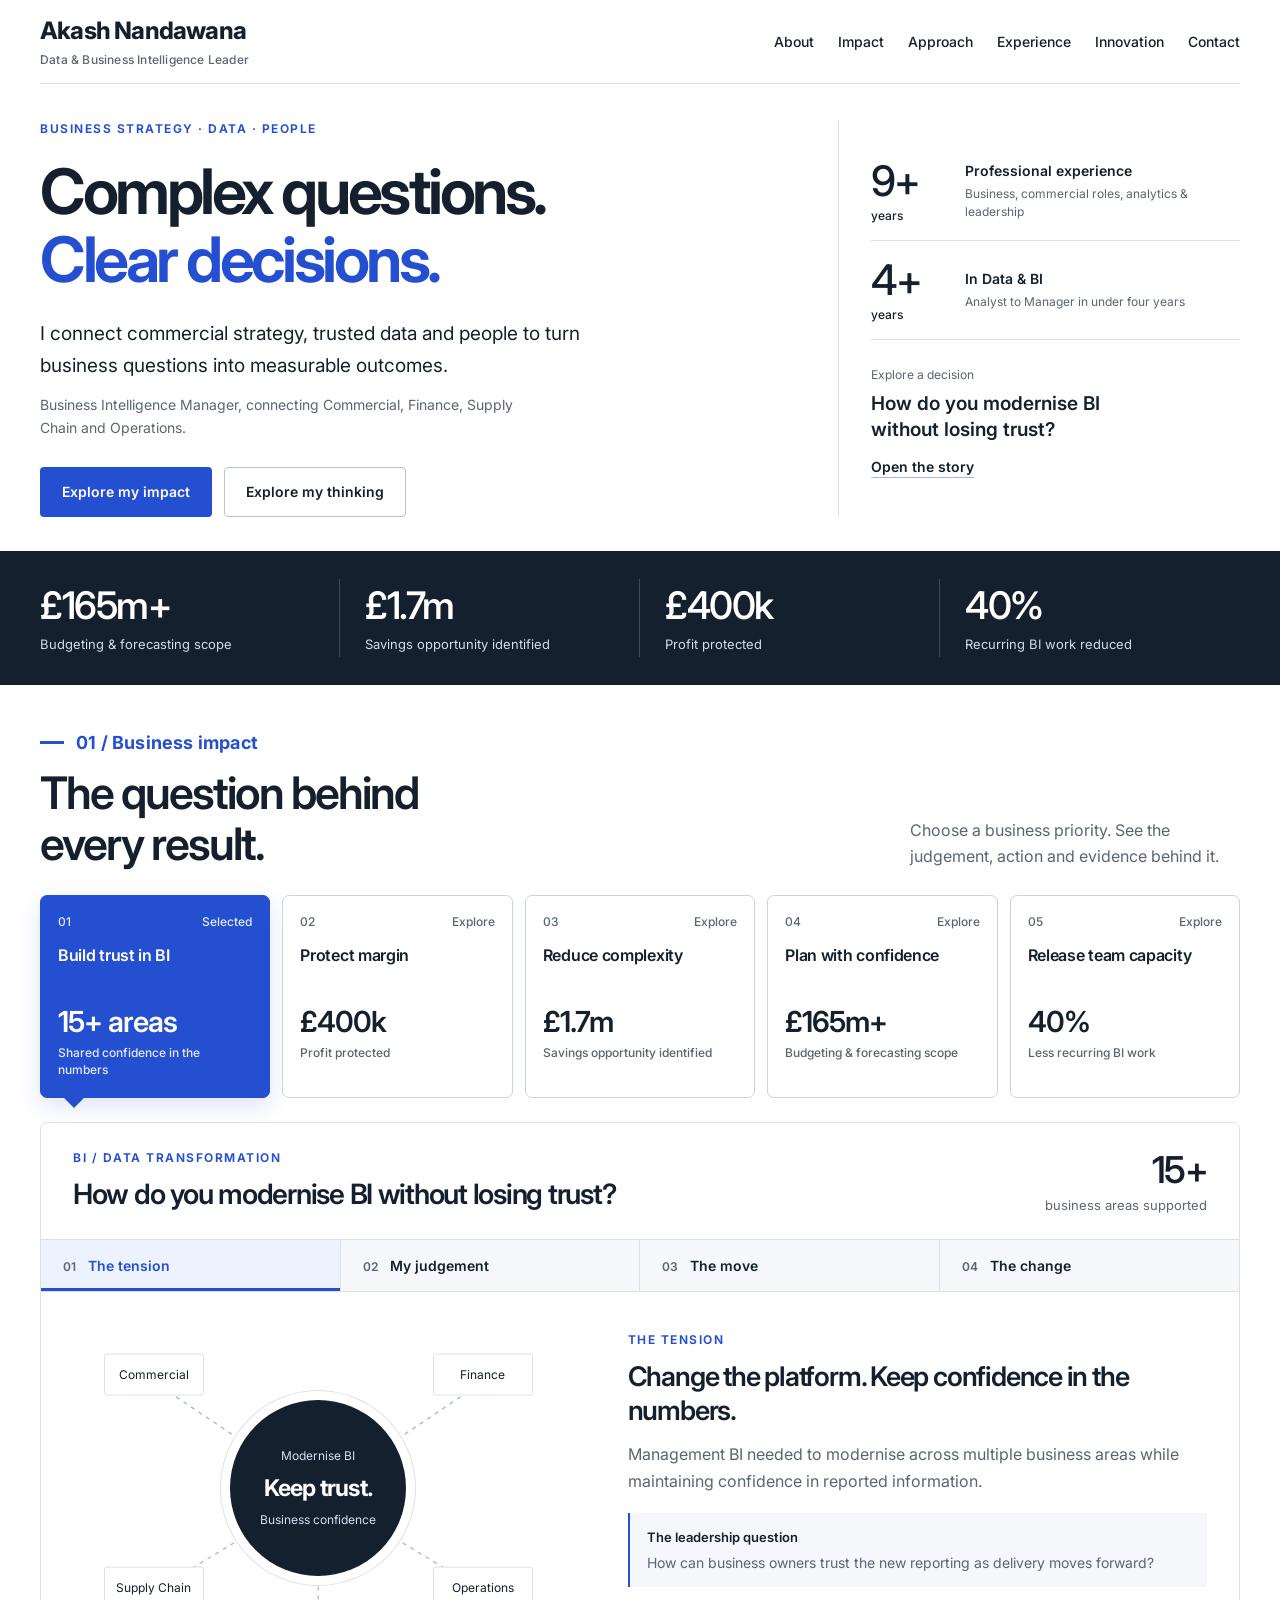
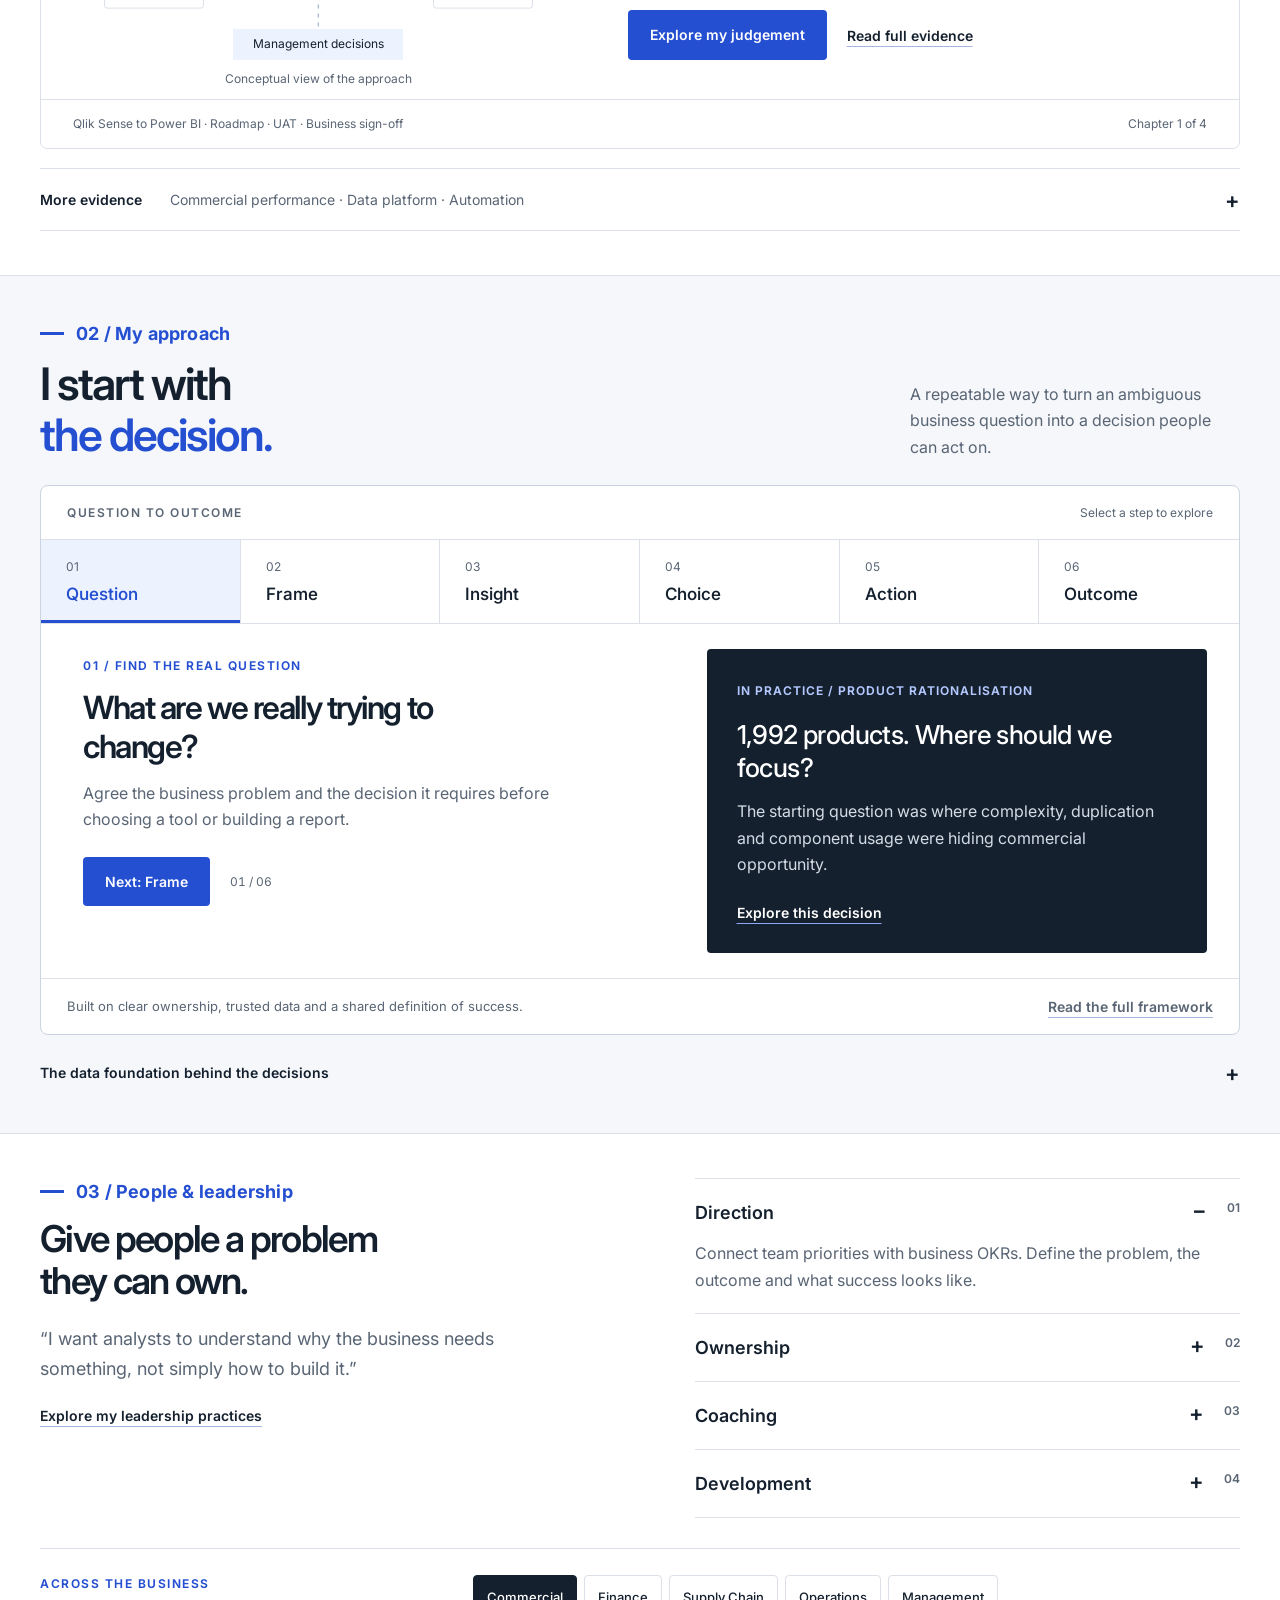
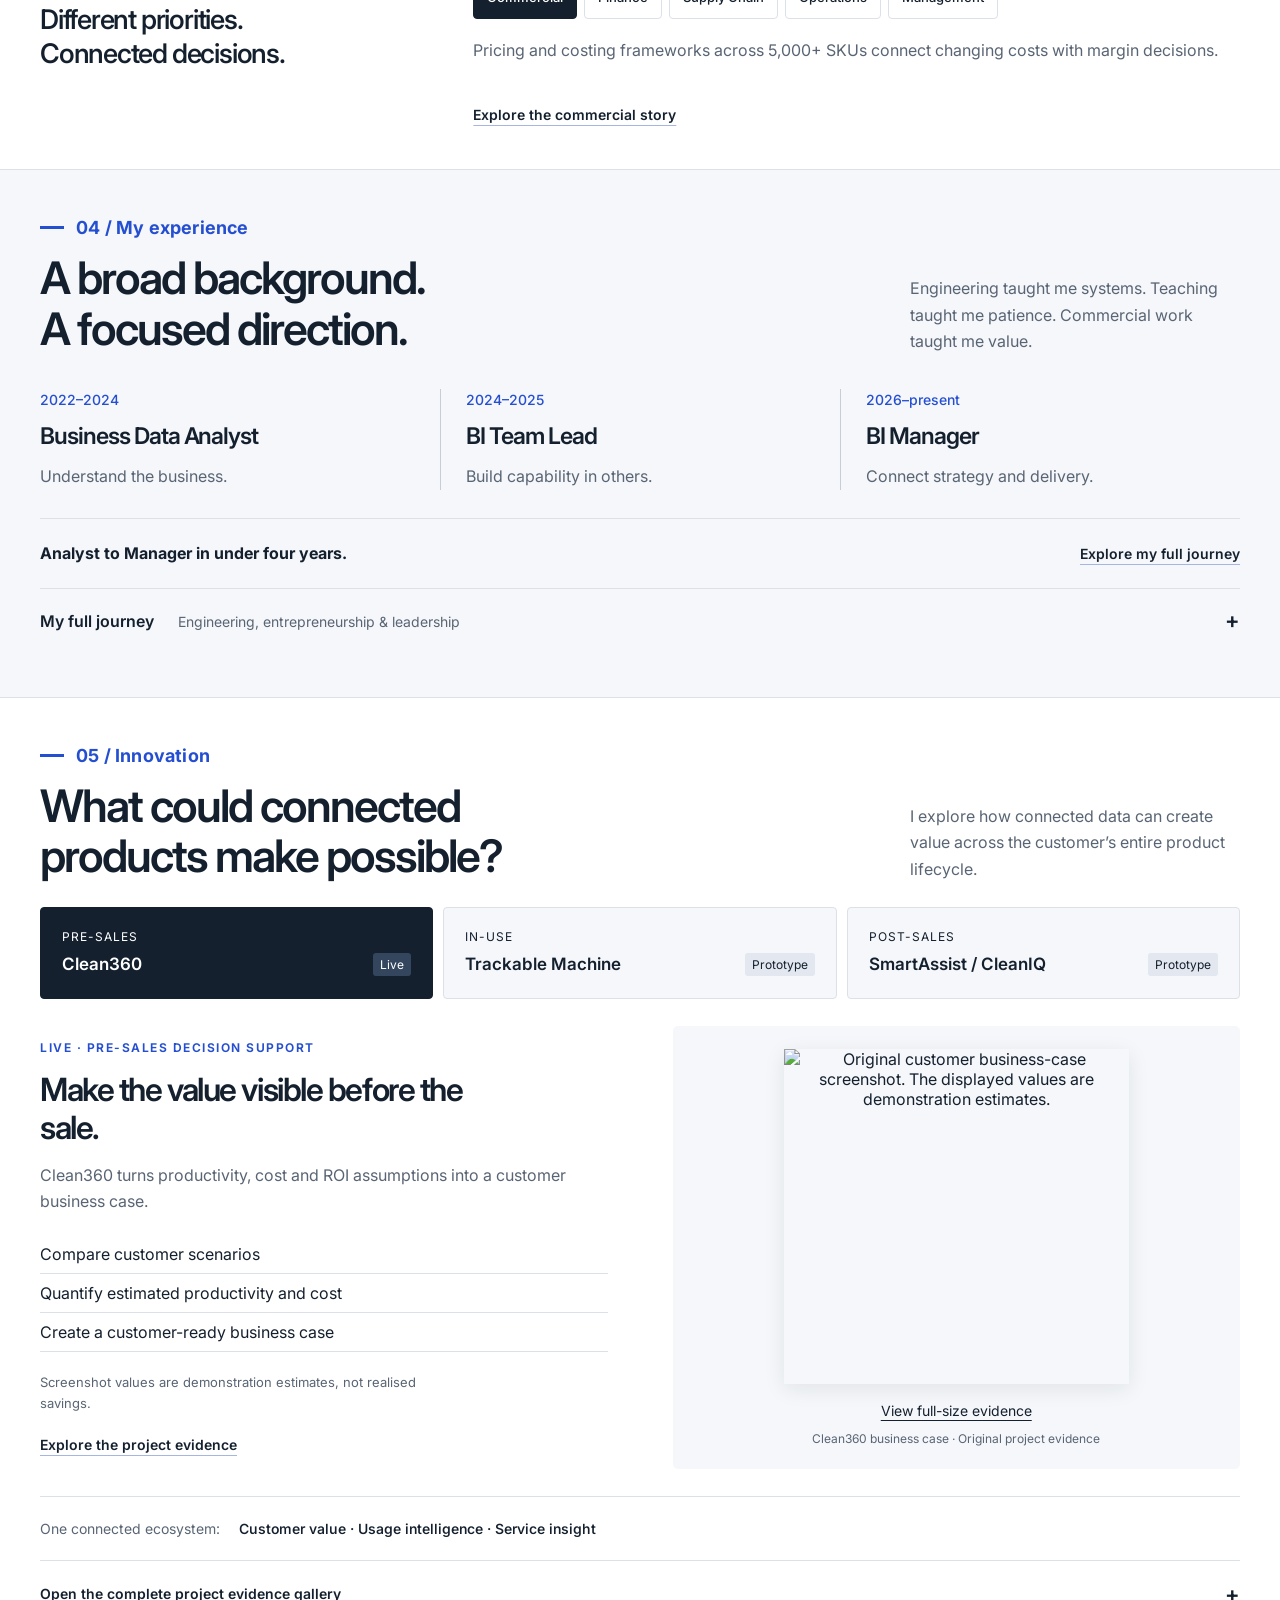
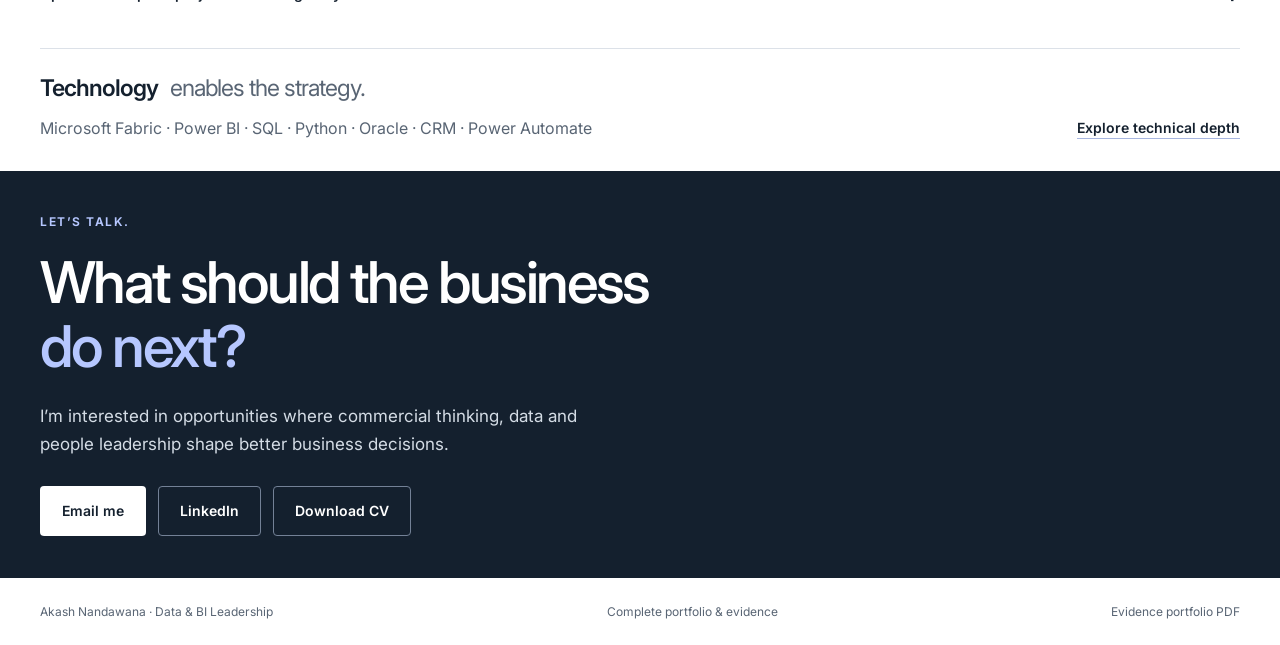
==== commit 7348e0ac: "Add files via upload Deploy updated Review Approach portfolio" ====
--- a/index.html
+++ b/index.html
@@ -1,47 +1,89 @@
-<!DOCTYPE html>
-<html lang="en-GB"><head><meta charset="utf-8"><meta name="viewport" content="width=device-width, initial-scale=1"><meta name="theme-color" content="#142a31"><title>Akash Nandawana | Data &amp; Business Intelligence Leader</title><meta name="description" content="Turning commercial priorities into trusted decisions and measurable outcomes. Commercial strategy, data governance, BI roadmaps and people leadership by Akash Nandawana."><link rel="icon" type="image/svg+xml" href="data:image/svg+xml,%3Csvg%20xmlns='http://www.w3.org/2000/svg'%20viewBox='0%200%2064%2064'%3E%3Crect%20width='64'%20height='64'%20rx='14'%20fill='%23111b23'/%3E%3Cpath%20d='M14%2048L30%2016h5l15%2032H39l-7-17-7%2017z'%20fill='%23b4f276'/%3E%3C/svg%3E"><link rel="stylesheet" href="styles.css"><link rel="stylesheet" href="leadership.css"><script defer src="script.js"></script><script defer src="leadership.js"></script><script defer src="impact-wheel.js"></script><link rel="stylesheet" href="impact-wheel.css"><link rel="stylesheet" href="executive.css"><link rel="stylesheet" href="journey.css"><script defer src="journey.js"></script><link rel="stylesheet" href="visual-refinement.css"><script defer src="visual-refinement.js"></script><link rel="stylesheet" href="screen-polish.css"><link rel="stylesheet" href="executive-hierarchy.css"></head>
-<body><a class="skip-link" href="#main">Skip to content</a>
-<header class="header"><a class="wordmark" href="#top" aria-label="Akash Nandawana home">Akash Nandawana</a><button class="menu-toggle" aria-expanded="false" aria-controls="nav">Menu</button><nav id="nav" aria-label="Main navigation"><a href="#what-i-do">About</a><a href="#business-impact">Impact</a><a href="#method">Approach</a><a href="#journey">Experience</a><a href="#work">Innovation</a><a href="#contact">Contact</a></nav></header>
+<!doctype html>
+<html lang="en-GB">
+<head>
+  <meta charset="utf-8"><meta name="viewport" content="width=device-width,initial-scale=1">
+  <title>Akash Nandawana — Data & Business Intelligence Leader</title>
+  <meta name="description" content="Explore the decisions behind Akash Nandawana’s commercial impact, data transformation and people leadership.">
+  <meta name="theme-color" content="#14202e">
+  <link rel="icon" href="favicon.svg" type="image/svg+xml">
+  <link rel="stylesheet" href="stories.css"><script defer src="stories.js"></script>
+</head>
+<body>
+<a class="skip" href="#main">Skip to content</a>
+<header class="site-header shell">
+  <a class="name" href="#about">Akash Nandawana<span>Data & Business Intelligence Leader</span></a>
+  <button type="button" class="menu" aria-controls="navigation" aria-expanded="false">Menu</button>
+  <nav id="navigation" aria-label="Main navigation"><a href="#about">About</a><a href="#impact">Impact</a><a href="#approach">Approach</a><a href="#experience">Experience</a><a href="#innovation">Innovation</a><a href="#contact">Contact</a></nav>
+</header>
 <main id="main">
-<section class="lead-hero frame" id="top"><div class="hero-main"><h1 class="hero-position">Data &amp; Business Intelligence Leader</h1><h2 class="hero-tagline">Turning commercial priorities into trusted decisions and measurable outcomes.</h2><p class="hero-description">I lead across strategy, performance, data and people — defining the problem, building the decision framework and enabling teams to deliver.</p><div class="capability-labels"><a href="#budget">Commercial Performance</a><a href="#data">Data Strategy &amp; Governance</a><a href="#leadership">BI Leadership</a><a href="#management">Business Transformation</a></div><div class="hero-actions"><a href="#business-impact" class="button primary">Explore My Impact</a><a href="#method" class="button outline">How I Work</a></div><p class="career-line">Business Intelligence Manager · UK</p></div></section><section class="professional-strip frame" aria-label="Professional experience"><div><strong>9+ years</strong><span>of professional experience</span><p>Across business, commercial roles, analytics and leadership.</p></div><div><strong>4+ years</strong><span>in Data &amp; Business Intelligence</span><p>Business Data Analyst → BI Team Lead → BI Manager<br><b>Progression in under four years.</b></p></div></section><section class="visual-impact" id="business-impact"><div class="frame"><div class="impact-primary"><a href="#budget"><strong>£165m+</strong><span>Budgeting &amp; Forecasting Scope</span></a><a href="#sku"><strong>£1.7m</strong><span>Savings Opportunity Identified</span></a><a href="#pricing"><strong>£400k</strong><span>Profit Protected</span></a><a href="#automation"><strong>40%</strong><span>Recurring BI Work Reduced</span></a></div><div class="impact-secondary"><a href="#automation"><strong>922 hrs saved</strong><span>Improvement &amp; automation</span></a><a href="#pricing"><strong>5,000+ SKUs</strong><span>Pricing &amp; costing</span></a><a href="#performance"><strong>14%</strong><span>Overhead reduction</span></a><a href="#management"><strong>15+ business areas</strong><span>BI transformation</span></a></div></div></section><section class="executive-pillars-section frame" id="what-i-do"><div class="section-heading chapter-heading"><div><h2 class="chapter-title" data-chapter="01">What I do</h2><h3 class="chapter-statement">I connect business strategy<br>with data delivery.</h3></div></div><div class="executive-pillars"><article class="executive-pillar"><span class="pillar-number">01</span><h3><a href="#budget">Commercial Performance</a></h3><p>Shape pricing, margin, budget and growth decisions with evidence and scenarios.</p><details class="commercial-thinking"><summary>Commercial thinking</summary><ol><li><strong>What happened?</strong><span>Reporting</span></li><li><strong>Why did it happen?</strong><span>Diagnosis</span></li><li><strong>What could happen?</strong><span>Scenarios</span></li><li><strong>What should we do?</strong><span>Recommendation</span></li><li><strong>What is the impact?</strong><span>Revenue · Margin · Cost · Risk</span></li></ol></details></article><article class="executive-pillar"><span class="pillar-number">02</span><h3><a href="#data">Data Strategy &amp; Governance</a></h3><p>Create trusted KPIs, governed data foundations and scalable BI.</p></article><article class="executive-pillar"><span class="pillar-number">03</span><h3><a href="#leadership">BI Leadership</a></h3><p>Set direction, develop judgement and give analysts ownership of outcomes.</p></article><article class="executive-pillar"><span class="pillar-number">04</span><h3><a href="#management">Business Transformation</a></h3><p>Turn strategic priorities into roadmaps, accountable delivery and measurable value.</p></article></div></section>
+<section class="hero shell" id="about">
+  <div class="hero-copy"><p class="eyebrow">Business strategy · Data · People</p><h1>Complex questions.<br><em>Clear decisions.</em></h1><p class="hero-lead">I connect commercial strategy, trusted data and people to turn business questions into measurable outcomes.</p><p class="hero-context">Business Intelligence Manager, connecting Commercial, Finance, Supply Chain and Operations.</p><div class="actions"><a class="button solid" href="#impact">Explore my impact</a><a class="button outline" href="#approach">Explore my thinking</a></div></div>
+  <aside class="hero-aside" aria-label="Experience and leadership focus"><div class="experience-note"><strong>9+<span>years</span></strong><p>Professional experience<br><small>Business, commercial roles, analytics & leadership</small></p></div><div class="experience-note"><strong>4+<span>years</span></strong><p>In Data & BI<br><small>Analyst to Manager in under four years</small></p></div><a class="hero-question" href="#impact" data-case-link="management"><span>Explore a decision</span><strong>How do you modernise BI<br>without losing trust?</strong><span class="text-link">Open the story</span></a></aside>
+</section>
+<div class="impact-strip"><div class="shell metrics" aria-label="Evidence at a glance">
+  <a href="#impact" data-case-link="budget"><strong>£165m+</strong><span>Budgeting & forecasting scope</span></a><a href="#impact" data-case-link="sku"><strong>£1.7m</strong><span>Savings opportunity identified</span></a><a href="#impact" data-case-link="pricing"><strong>£400k</strong><span>Profit protected</span></a><a href="#impact" data-case-link="automation"><strong>40%</strong><span>Recurring BI work reduced</span></a>
+</div></div>
+<section class="section shell" id="impact">
+  <div class="section-head"><div><p class="eyebrow">01 / Business impact</p><h2>The question behind<br>every result.</h2></div><p>Choose a business priority. See the judgement, action and evidence behind it.</p></div>
+  <div class="case-picker" role="group" aria-label="Choose a business impact story"><button type="button" data-case="management" aria-pressed="true" aria-controls="management"><span class="case-card-top"><span>01</span><span class="case-card-state">Selected</span></span><strong>Build trust in BI</strong><span class="case-card-metric">15+ areas</span><span class="case-card-description">Shared confidence in the numbers</span></button><button type="button" data-case="pricing" aria-pressed="false" aria-controls="management"><span class="case-card-top"><span>02</span><span class="case-card-state">Explore</span></span><strong>Protect margin</strong><span class="case-card-metric">£400k</span><span class="case-card-description">Profit protected</span></button><button type="button" data-case="sku" aria-pressed="false" aria-controls="management"><span class="case-card-top"><span>03</span><span class="case-card-state">Explore</span></span><strong>Reduce complexity</strong><span class="case-card-metric">£1.7m</span><span class="case-card-description">Savings opportunity identified</span></button><button type="button" data-case="budget" aria-pressed="false" aria-controls="management"><span class="case-card-top"><span>04</span><span class="case-card-state">Explore</span></span><strong>Plan with confidence</strong><span class="case-card-metric">£165m+</span><span class="case-card-description">Budgeting & forecasting scope</span></button><button type="button" data-case="automation" aria-pressed="false" aria-controls="management"><span class="case-card-top"><span>05</span><span class="case-card-state">Explore</span></span><strong>Release team capacity</strong><span class="case-card-metric">40%</span><span class="case-card-description">Less recurring BI work</span></button></div>
+  <article class="story" id="management" aria-label="Interactive impact case study">
+    <header class="story-header"><div><p class="eyebrow" id="story-category">BI / Data transformation</p><h3 id="story-question">How do you modernise BI without losing trust?</h3></div><div class="story-metric"><strong id="story-value">15+</strong><span id="story-unit">business areas supported</span></div></header>
+    <div class="story-steps" role="group" aria-label="Explore the story"><button type="button" data-stage="0" aria-pressed="true"><span>01</span>The tension</button><button type="button" data-stage="1" aria-pressed="false"><span>02</span>My judgement</button><button type="button" data-stage="2" aria-pressed="false"><span>03</span>The move</button><button type="button" data-stage="3" aria-pressed="false"><span>04</span>The change</button></div>
+    <div class="story-body">
+      <div class="network" data-phase="0" role="img" aria-label="Illustrative relationship between business functions, governance and decisions">
+        <svg class="network-lines" aria-hidden="true" preserveAspectRatio="none" viewBox="0 0 100 100"><path d="M18 18 L50 49 M82 18 L50 49 M18 77 L50 49 M82 77 L50 49 M50 92 L50 49" vector-effect="non-scaling-stroke"/></svg>
+        <div class="network-node node-one"><span id="node-one">Commercial</span></div><div class="network-node node-two"><span id="node-two">Finance</span></div><div class="network-node node-three"><span id="node-three">Supply Chain</span></div><div class="network-node node-four"><span id="node-four">Operations</span></div>
+        <div class="network-core"><span id="core-top">Modernise BI</span><strong id="core-title">Keep trust.</strong><small id="core-bottom">Business confidence</small></div><div class="network-out"><span id="node-out">Management decisions</span></div><small class="diagram-note">Conceptual view of the approach</small>
+      </div>
+      <div class="story-copy" aria-live="polite" aria-atomic="true"><span class="eyebrow" id="stage-label">The challenge</span><h4 id="stage-title">Change the platform. Keep confidence in the numbers.</h4><p id="stage-copy">Management BI needed to modernise across multiple business areas while maintaining confidence in reported information.</p><div class="story-insight"><strong id="insight-label">The leadership question</strong><p id="insight-copy">How can business owners trust the new reporting as delivery moves forward?</p></div><div class="story-controls"><button type="button" class="button solid" id="next-stage">Reveal the gap</button><a class="text-link" id="story-evidence" href="#details-management" data-detail="management">Read full evidence</a></div></div>
+    </div>
+    <footer class="story-foot"><span id="story-scope">Qlik Sense to Power BI · Roadmap · UAT · Business sign-off</span><span id="story-position">Chapter 1 of 4</span></footer>
+  </article>
+  <details class="more-cases"><summary>More evidence <span>Commercial performance · Data platform · Automation</span></summary><div class="evidence-index"><a href="#details-performance" data-detail="performance"><b>14% overhead reduction</b><span>Commercial performance</span></a><a href="#details-platform" data-detail="platform"><b>Governed foundations</b><span>Microsoft Fabric & data strategy</span></a><a href="#details-automation" data-detail="automation"><b>922 hours saved</b><span>Improvement & automation</span></a></div></details>
+</section>
+<section class="section method-section" id="approach"><div class="shell">
+  <div class="section-head"><div><p class="eyebrow">02 / My approach</p><h2>I start with<br><em>the decision.</em></h2></div><p>A repeatable way to turn an ambiguous business question into a decision people can act on.</p></div>
+  <div class="decision-workbench">
+    <div class="workbench-top"><span>QUESTION TO OUTCOME</span><span>Select a step to explore</span></div>
+    <div class="method-stages" role="group" aria-label="Explore six steps in my approach">
+      <button type="button" data-method="0" aria-pressed="true" aria-controls="method-panel"><span>01</span>Question</button>
+      <button type="button" data-method="1" aria-pressed="false" aria-controls="method-panel"><span>02</span>Frame</button>
+      <button type="button" data-method="2" aria-pressed="false" aria-controls="method-panel"><span>03</span>Insight</button>
+      <button type="button" data-method="3" aria-pressed="false" aria-controls="method-panel"><span>04</span>Choice</button>
+      <button type="button" data-method="4" aria-pressed="false" aria-controls="method-panel"><span>05</span>Action</button>
+      <button type="button" data-method="5" aria-pressed="false" aria-controls="method-panel"><span>06</span>Outcome</button>
+    </div>
+    <div class="method-panel" id="method-panel" aria-live="polite" aria-atomic="true">
+      <div class="method-detail"><span class="eyebrow" id="method-label">01 / Find the real question</span><h3 id="method-title">What are we really trying to change?</h3><p id="method-copy">Agree the business problem and the decision it requires before choosing a tool or building a report.</p><div class="method-controls"><button type="button" class="button solid" id="next-method">Next: Frame</button><span id="method-position">01 / 06</span></div></div>
+      <aside class="method-example"><span class="eyebrow">In practice / Product rationalisation</span><strong id="method-example-title">1,992 products. Where should we focus?</strong><p id="method-example-copy">The starting question was where complexity, duplication and component usage were hiding commercial opportunity.</p><a class="text-link" href="#impact" data-case-link="sku">Explore this decision</a></aside>
+    </div>
+    <div class="method-bottom"><span>Built on clear ownership, trusted data and a shared definition of success.</span><a class="text-link" href="#details-method" data-detail="method">Read the full framework</a></div>
+  </div>
+  <details class="foundation-disclosure"><summary>The data foundation behind the decisions</summary><div><p>Business systems · Microsoft Fabric · Governed data · Analytics · Business decisions</p><a class="text-link" href="#details-platform" data-detail="platform">Explore platform &amp; governance</a></div></details>
+</div></section>
+<section class="section shell" id="people"><div class="people-grid"><div><p class="eyebrow">03 / People & leadership</p><h2>Give people a problem<br>they can own.</h2><blockquote>“I want analysts to understand why the business needs something, not simply how to build it.”</blockquote><a class="text-link" href="#details-leadership" data-detail="leadership">Explore my leadership practices</a></div><div class="leadership-choices"><details open><summary>Direction <span>01</span></summary><p>Connect team priorities with business OKRs. Define the problem, the outcome and what success looks like.</p></details><details><summary>Ownership <span>02</span></summary><p>Give analysts responsibility for investigating and solving the problem, with room to challenge the requirement.</p></details><details><summary>Coaching <span>03</span></summary><p>Use regular conversations to challenge thinking, remove barriers and develop commercial judgement.</p></details><details><summary>Development <span>04</span></summary><p>Build confidence and capability so the team can solve increasingly complex business problems independently.</p></details></div></div>
+<div class="stakeholders"><div><p class="eyebrow">Across the business</p><h3>Different priorities.<br>Connected decisions.</h3></div><div><div class="stakeholder-buttons" role="group" aria-label="Explore stakeholder impact"><button type="button" data-stakeholder="0" aria-pressed="true">Commercial</button><button type="button" data-stakeholder="1" aria-pressed="false">Finance</button><button type="button" data-stakeholder="2" aria-pressed="false">Supply Chain</button><button type="button" data-stakeholder="3" aria-pressed="false">Operations</button><button type="button" data-stakeholder="4" aria-pressed="false">Management</button></div><div class="stakeholder-detail" aria-live="polite"><p id="stakeholder-copy">Pricing and costing frameworks across 5,000+ SKUs connect changing costs with margin decisions.</p><a class="text-link" id="stakeholder-link" href="#impact" data-case-link="pricing">Explore the commercial story</a></div></div></div>
+</section>
+<section class="section experience-section" id="experience"><div class="shell"><div class="section-head"><div><p class="eyebrow">04 / My experience</p><h2>A broad background.<br>A focused direction.</h2></div><p>Engineering taught me systems. Teaching taught me patience. Commercial work taught me value.</p></div><div class="career-line"><div><time>2022–2024</time><h3>Business Data Analyst</h3><p>Understand the business.</p></div><div><time>2024–2025</time><h3>BI Team Lead</h3><p>Build capability in others.</p></div><div><time>2026–present</time><h3>BI Manager</h3><p>Connect strategy and delivery.</p></div></div><div class="career-footer"><strong>Analyst to Manager in under four years.</strong><a class="text-link" href="#full-journey" data-open-journey>Explore my full journey</a></div><details class="full-journey" id="full-journey"><summary>My full journey <span>Engineering, entrepreneurship &amp; leadership</span></summary><div class="journey-timeline"><details class="journey-stop"><summary><span class="journey-date">Jan 2026–Present</span><span><strong>Business Intelligence Manager</strong><span class="journey-company">Numatic International</span></span></summary><div class="journey-content"><div class="journey-expanded"><p class="journey-label">What shaped me</p><h4>Strategy × Commercial × Data × Leadership</h4><p>I work with management to identify business problems, create analytical frameworks and roadmaps, lead delivery and measure the resulting impact. I manage a BI team, developing people and directing data strategy across Commercial, Finance, Supply Chain and Operations.</p><p class="journey-label gained-label">What I gained</p><ul class="journey-skills"><li>Business strategy</li><li>Commercial performance</li><li>Data governance</li><li>People leadership</li></ul><a class="journey-evidence-link" href="#impact" data-return-section="impact">Explore the supporting case studies</a><div class="journey-results"><a href="#details-budget" data-detail="budget"><strong>£165m+</strong><span>Budget &amp; forecasting</span></a><a href="#details-sku" data-detail="sku"><strong>£1.7m</strong><span>Savings identified</span></a><a href="#details-pricing" data-detail="pricing"><strong>£400k</strong><span>Profit protected</span></a><a href="#details-automation" data-detail="automation"><strong>40%</strong><span>Recurring work reduced</span></a><a href="#details-automation" data-detail="automation"><strong>922 hrs</strong><span>Time saved</span></a></div><a class="journey-evidence-link" href="#impact" data-return-section="impact">Explore My Business Impact</a></div></div></details><details class="journey-stop"><summary><span class="journey-date">Aug 2024–Dec 2025</span><span><strong>BI Team Lead</strong><span class="journey-company">Numatic International</span></span></summary><div class="journey-content"><div class="journey-expanded"><p class="journey-label">What shaped me</p><h4>From delivery to leadership</h4><p>My focus expanded from producing analysis to directing the work and developing others. I helped analysts take ownership, set priorities around business problems and build the confidence to recommend solutions independently.</p><p class="journey-label gained-label">What I gained</p><ul class="journey-skills"><li>Leadership</li><li>Coaching</li><li>Prioritisation</li><li>Delegation</li><li>Outcome ownership</li></ul><a class="journey-evidence-link" href="#impact" data-return-section="impact">Explore the supporting case studies</a></div></div></details><details class="journey-stop"><summary><span class="journey-date">Aug 2022–Aug 2024</span><span><strong>Business Data Analyst</strong><span class="journey-company">Numatic International</span></span></summary><div class="journey-content"><div class="journey-expanded"><p class="journey-label">What shaped me</p><h4>Turning business questions into insight</h4><p>At Numatic, I brought systems thinking, research and commercial understanding to business questions. I developed analysis and reporting that helped people understand performance and act on the findings.</p><p class="journey-label gained-label">What I gained</p><ul class="journey-skills"><li>Business insight</li><li>Analytics</li><li>Problem solving</li><li>Delivery</li></ul><a class="journey-evidence-link" href="#impact" data-return-section="impact">Explore the supporting case studies</a></div></div></details><details class="journey-stop"><summary><span class="journey-date">2021–2022</span><span><strong>Customer Service Advisor</strong><span class="journey-company">Wickes · Alongside my MSc</span></span></summary><div class="journey-content"><div class="journey-expanded"><p class="journey-label">What shaped me</p><h4>Adapting to a new environment</h4><p>Alongside my Master’s degree, I worked in customer service at Wickes. Working directly with customers helped me understand British workplace culture, communication styles and customer expectations while adapting to life in a new country.</p><p class="journey-label gained-label">What I gained</p><ul class="journey-skills"><li>Adaptability</li><li>Customer empathy</li><li>Communication</li><li>Resilience</li><li>Cultural awareness</li></ul></div></div></details><details class="journey-stop"><summary><span class="journey-date">2021–2022</span><span><strong>MSc Digital Marketing</strong><span class="journey-company">Oxford Brookes University</span></span></summary><div class="journey-content"><div class="journey-expanded"><p class="journey-label">What shaped me</p><h4>Connecting data with behaviour</h4><p>My postgraduate study connected data with consumer behaviour and strategic decision-making. For my dissertation, I investigated what drives people to adopt or resist mobile banking in India.</p><div class="journey-research"><p class="journey-label">Dissertation · January 2022</p><h4>Mobile Banking Adoption in India: Behaviour Reasoning Theory</h4><ol><li><span>Question</span><p>What drives people to adopt or resist mobile banking?</p></li><li><span>Framework</span><p>Behavioural Reasoning Theory</p></li><li><span>Data</span><p>162 current mobile-banking customers</p></li><li><span>Method</span><p>Quantitative analysis using multiple and linear regression</p></li><li><span>Insight</span><p>Convenience and ubiquity supported adoption; traditional barriers were a key reason against it.</p></li><li><span>Learning</span><p>Data becomes valuable when it explains behaviour and supports a better decision.</p></li></ol><p class="journey-research-limit">The sample focused on urban participants under 40; the findings should be read in that context.</p></div><p class="journey-label gained-label">What I gained</p><ul class="journey-skills"><li>Research</li><li>Quantitative analysis</li><li>Consumer behaviour</li><li>Strategic thinking</li></ul></div></div></details><details class="journey-stop"><summary><span class="journey-date">2018–2020</span><span><strong>Learning Centre Founder</strong><span class="journey-company">Mathematics consultant</span></span></summary><div class="journey-content"><div class="journey-expanded"><p class="journey-label">What shaped me</p><h4>Building something of my own</h4><p>At 23, I built an educational learning centre supporting around 30 students annually. One objective was to provide free educational support to at least five young people from lower-income families each year. I used videos, metaphors and real-life scenarios to make difficult concepts easier to understand.</p><p class="journey-label gained-label">What I gained</p><ul class="journey-skills"><li>Entrepreneurship</li><li>Leadership</li><li>Ownership</li><li>Social impact</li><li>People development</li></ul></div></div></details><details class="journey-stop"><summary><span class="journey-date">2017–2018</span><span><strong>Business Development Manager</strong><span class="journey-company">I3R Global</span></span></summary><div class="journey-content"><div class="journey-expanded"><p class="journey-label">What shaped me</p><h4>Understanding commercial value</h4><p>Working with IT business partners and marketing teams introduced me to the commercial side of technology. Supporting product-launch activity and analysing business performance strengthened my understanding of stakeholders, customers and business value.</p><p class="journey-label gained-label">What I gained</p><ul class="journey-skills"><li>Commercial awareness</li><li>Stakeholder management</li><li>Business analysis</li><li>Presentation</li></ul></div></div></details><details class="journey-stop"><summary><span class="journey-date">2013–2017</span><span><strong>Teaching Mathematics &amp; Physics</strong><span class="journey-company">Alongside engineering</span></span></summary><div class="journey-content"><div class="journey-expanded"><p class="journey-label">What shaped me</p><h4>Learning how to develop people</h4><p>Alongside engineering, I taught Mathematics and Physics to younger students. I learned to listen first, be patient and explain complex ideas through different examples until they made sense to the individual.</p><blockquote>People do not always need a different answer. Sometimes they need a different way to understand it.</blockquote><p class="journey-label gained-label">What I gained</p><ul class="journey-skills"><li>Coaching</li><li>Patience</li><li>Communication</li><li>Empathy</li></ul></div></div></details><details class="journey-stop"><summary><span class="journey-date">2013–2017</span><span><strong>Engineering</strong><span class="journey-company">Electronics &amp; Telecommunication</span></span></summary><div class="journey-content"><div class="journey-expanded"><p class="journey-label">What shaped me</p><h4>Building systems thinking</h4><p>Studying Electronics and Telecommunication Engineering introduced me to how devices, communications and data work together. It gave me a foundation for understanding connected systems and solving practical problems.</p><p class="journey-label gained-label">What I gained</p><ul class="journey-skills"><li>Systems thinking</li><li>IoT</li><li>Analytical thinking</li><li>Problem solving</li></ul></div></div></details></div></details></div></section>
+<section class="section shell" id="innovation"><div class="section-head"><div><p class="eyebrow">05 / Innovation</p><h2>What could connected<br>products make possible?</h2></div><p>I explore how connected data can create value across the customer’s entire product lifecycle.</p></div><div class="product-tabs" role="group" aria-label="Explore the connected product ecosystem"><button type="button" data-product="clean360" aria-pressed="true"><small>Pre-sales</small><strong>Clean360</strong><span>Live</span></button><button type="button" data-product="trackable" aria-pressed="false"><small>In-use</small><strong>Trackable Machine</strong><span>Prototype</span></button><button type="button" data-product="smartassist" aria-pressed="false"><small>Post-sales</small><strong>SmartAssist / CleanIQ</strong><span>Prototype</span></button></div><div class="product-content"><div class="product-copy" aria-live="polite"><p class="eyebrow" id="product-status">Live · Pre-sales decision support</p><h3 id="product-heading">Make the value visible before the sale.</h3><p id="product-description">Clean360 turns productivity, cost and ROI assumptions into a customer business case.</p><ul id="product-facts"><li>Compare customer scenarios</li><li>Quantify estimated productivity and cost</li><li>Create a customer-ready business case</li></ul><p class="evidence-note" id="product-note">Screenshot values are demonstration estimates, not realised savings.</p><a class="text-link" id="product-link" href="#details-work" data-detail="work">Explore the project evidence</a></div><figure class="product-evidence"><button type="button" class="image-view" id="product-image-button" aria-label="Enlarge Clean360 business case screenshot"><img id="product-image" src="assets/clean360-business-case.png" alt="Clean360 customer business case with estimated productivity, cost and ROI" loading="lazy" width="520" height="505"><span>View full-size evidence</span></button><figcaption id="product-caption">Clean360 · Original product evidence</figcaption></figure></div><p class="ecosystem-line">One connected ecosystem: <strong>Customer value · Usage intelligence · Service insight</strong></p><details class="gallery-disclosure"><summary>Open the complete project evidence gallery</summary><div class="evidence-gallery" id="evidence-gallery"></div><noscript><a href="#details-work" data-detail="work">View all project screenshots</a></noscript></details></section>
+<section class="technology shell"><h2>Technology <span>enables the strategy.</span></h2><p>Microsoft Fabric · Power BI · SQL · Python · Oracle · CRM · Power Automate</p><a class="text-link" href="#details-technology" data-detail="technology">Explore technical depth</a></section>
+<section class="contact" id="contact"><div class="shell"><p class="eyebrow">Let’s talk.</p><h2>What should the business<br><em>do next?</em></h2><p>I’m interested in opportunities where commercial thinking, data and people leadership shape better business decisions.</p><div class="actions"><a class="button solid" href="mailto:akashnandwana22@gmail.com">Email me</a><a class="button outline" href="https://www.linkedin.com/in/akash-nandawana" target="_blank" rel="noopener noreferrer">LinkedIn</a><a class="button outline" href="assets/Akash_Nandawana_CV.pdf" download>Download CV</a></div></div></section>
+</main>
+<footer class="site-footer shell"><span>Akash Nandawana · Data & BI Leadership</span><a href="#details-all" data-detail="all">Complete portfolio & evidence</a><a href="assets/Akash_Nandawana_Evidence_Portfolio.pdf" download>Evidence portfolio PDF</a></footer>
+<dialog class="image-dialog" id="image-dialog" aria-labelledby="image-title"><div class="dialog-bar"><h2 id="image-title">Project evidence</h2><button type="button" id="close-image">Close</button></div><img id="full-image" alt=""><div class="dialog-footer"><p id="image-description"></p><a id="original-image" target="_blank" rel="noopener">Open original image</a></div></dialog>
+<noscript><div class="shell fallback">Interactive stories use JavaScript. <a href="assets/Akash_Nandawana_Evidence_Portfolio.pdf">Read the evidence portfolio PDF.</a></div></noscript>
 
-<section class="chapter frame" id="method"><div class="section-heading chapter-heading"><div><h2 class="chapter-title" data-chapter="02">How I work</h2><h3 class="chapter-statement">I start with the business decision.</h3></div></div><div class="decision-route"><svg class="decision-route-line" aria-hidden="true"><path></path></svg><ol><li class="route-stage stage-1"><span class="route-point">01</span><h3>Business priority</h3><p>What result matters, and why now?</p></li><li class="route-stage stage-2"><span class="route-point">02</span><h3>Decision framework</h3><p>Define success, assumptions, KPIs and ownership.</p></li><li class="route-stage stage-3"><span class="route-point">03</span><h3>Trusted evidence</h3><p>Create one view of what is happening and why.</p></li><li class="route-stage stage-4"><span class="route-point">04</span><h3>Options &amp; trade-offs</h3><p>Model scenarios, risk and commercial impact.</p></li><li class="route-stage stage-5"><span class="route-point">05</span><h3>Direction</h3><p>Recommend the action and agree priorities.</p></li><li class="route-stage stage-6"><span class="route-point">06</span><h3>Delivery ownership</h3><p>Enable the team and business to execute.</p></li><li class="route-stage stage-7"><span class="route-point">07</span><h3>Outcome &amp; learning</h3><p>Measure value and improve the next decision.</p></li></ol></div><details class="supporting-detail"><summary>Explore my full approach</summary><div class="roadmap-grid"><button class="roadmap-step" type="button" data-step="0" aria-pressed="true"><span class="step-num">01</span><strong>Understand</strong><span>What is management trying to achieve?</span></button><button class="roadmap-step" type="button" data-step="1" aria-pressed="false"><span class="step-num">02</span><strong>Identify the gap</strong><span>What don’t we currently understand?</span></button><button class="roadmap-step" type="button" data-step="2" aria-pressed="false"><span class="step-num">03</span><strong>Prioritise</strong><span>What creates the greatest business value?</span></button><button class="roadmap-step" type="button" data-step="3" aria-pressed="false"><span class="step-num">04</span><strong>Build the framework</strong><span>Define what good looks like.</span></button><button class="roadmap-step" type="button" data-step="4" aria-pressed="false"><span class="step-num">05</span><strong>Create the roadmap</strong><span>Turn the problem into a delivery plan.</span></button><button class="roadmap-step" type="button" data-step="5" aria-pressed="false"><span class="step-num">06</span><strong>Insight</strong><span>Understand what is happening and why.</span></button><button class="roadmap-step" type="button" data-step="6" aria-pressed="false"><span class="step-num">07</span><strong>Scenario</strong><span>What happens if we do this?</span></button><button class="roadmap-step" type="button" data-step="7" aria-pressed="false"><span class="step-num">08</span><strong>Solution</strong><span>Recommend the action.</span></button><button class="roadmap-step" type="button" data-step="8" aria-pressed="false"><span class="step-num">09</span><strong>Deliver</strong><span>Direct and empower the team to execute.</span></button><button class="roadmap-step" type="button" data-step="9" aria-pressed="false"><span class="step-num">10</span><strong>Measure</strong><span>Did the solution improve the outcome?</span></button></div><div class="roadmap-detail" aria-live="polite"><span id="roadmap-number">01</span><div><h3 id="roadmap-title">Understand</h3><p id="roadmap-question">What business problem are we solving?</p><p id="roadmap-purpose">Agree the business objective before deciding what to build.</p></div></div><details class="depth"><summary>Explore the strategy-to-delivery framework<span aria-hidden="true">+</span></summary><div class="depth-body"><div class="strategy-visible" id="strategy"><div class="strategy-heading"><p class="kicker">Strategy into delivery</p><h3>I connect the business ambition<br>with the work that delivers it.</h3><p>Define the priorities. Create the framework. Direct the team.</p></div><div class="operating-model" aria-label="Business strategy flows through a roadmap and three connected leadership pillars into business impact">
-<div class="model-top"><span class="node-label">Business strategy</span><p>OKRs · Budget · Margin · Revenue · Cost · Growth</p></div><div class="connector" aria-hidden="true"></div>
-<div class="roadmap-node"><span class="node-label">Strategy &amp; roadmap</span><div class="framework-tasks"><span>Identify business gaps</span><span>Define the problem</span><span>Prioritise opportunities</span><span>Build analytical frameworks</span><span>Model scenarios</span><span>Define KPIs</span><span>Create delivery roadmaps</span><span>Direct execution</span></div></div>
-<div class="branch-lines" aria-hidden="true"><i></i><i></i><i></i></div>
-<div class="leadership-pillars"><button type="button" class="lead-pillar" data-pillar="commercial" aria-pressed="true"><span class="pillar-index">01 / Commercial</span><h3>Commercial<br>strategy</h3><p>I use data to support commercial decisions around budgeting, forecasting, pricing, costing, profitability, SKU strategy and business performance.</p><span class="pillar-link">See the connection <b aria-hidden="true">+</b></span></button><button type="button" class="lead-pillar" data-pillar="governance" aria-pressed="false"><span class="pillar-index">02 / Data</span><h3>Data strategy<br>&amp; governance</h3><p>I build the trusted data foundations required for management decisions — integrating systems, improving data quality, defining KPIs, developing semantic models and establishing scalable governance.</p><span class="pillar-link">See the connection <b aria-hidden="true">+</b></span></button><button type="button" class="lead-pillar" data-pillar="people" aria-pressed="false"><span class="pillar-index">03 / People</span><h3>Leadership<br>&amp; people</h3><p>I translate business priorities into clear problems for the BI team, establish direction and frameworks, and develop analysts to investigate problems, generate insight and recommend solutions independently.</p><span class="pillar-link">See the connection <b aria-hidden="true">+</b></span></button></div>
-<div class="pillar-proof" aria-live="polite"><span id="pillar-proof-title">Commercial strategy in practice</span><p id="pillar-proof-text">Commodity-cost analysis identified pressure on margin early, enabling timely pricing action that protected £400k in profit.</p><a id="pillar-proof-link" href="#pricing">Read the evidence</a></div>
-</div><details class="supporting-detail"><summary>Explore connected leadership capabilities</summary><aside class="keyword-orbit" aria-label="Explore my leadership capabilities"><div class="orbit-ring orbit-ring-outer" aria-hidden="true"></div><div class="orbit-ring orbit-ring-inner" aria-hidden="true"></div><div class="orbit-centre"><span>Business + Data + People</span><strong>Measurable<br> impact</strong><small>Select a capability to explore</small></div><a href="#management" class="orbit-key orbit-key-0">Business transformation</a><a href="#budget" class="orbit-key orbit-key-1">Commercial strategy</a><a href="#data" class="orbit-key orbit-key-2">Data governance</a><a href="#leadership" class="orbit-key orbit-key-3">People leadership</a><a href="#work" class="orbit-key orbit-key-4">Insight &amp; innovation</a><a href="#pricing" class="orbit-key orbit-key-5">Pricing &amp; profitability</a><a href="#method" class="orbit-key orbit-key-6">Frameworks &amp; roadmaps</a><a href="#strategy" class="orbit-key orbit-key-7">Business strategy</a></aside></details></div></div></details></details></section>
-
-
-
-
-
-
-
-
-
-
-<section class="proof-section" id="proof"><div class="frame"><div class="section-heading chapter-heading"><div><h2 class="chapter-title" data-chapter="03">Selected business impact</h2><h3 class="chapter-statement">From analysis to action.</h3></div><p>A few examples of how I have taken business problems from analysis to action.</p></div><div class="featured-cases"><details class="featured-case" id="sku"><summary><div class="outcome-summary"><span class="case-overline">SKU Rationalisation</span><strong class="case-number">£1.7m</strong><span class="case-measure">Savings opportunity identified</span><p>Created a BOM-based prioritisation framework across 1,992 products to identify waste, duplication and rationalisation opportunities.</p><span class="case-expand">Explore Case <b aria-hidden="true">+</b></span></div></summary><div class="proof-content"><div class="proof-grid"><div><h4>The problem</h4><p>A large product portfolio created complexity and opportunities for waste and duplication.</p></div><div><h4>The gap</h4><p>Management needed a consistent way to identify and prioritise rationalisation candidates.</p></div><div><h4>My approach</h4><p>I created a RAG classification framework by analysing BOM component usage across SKUs.</p></div><div><h4>The insight</h4><p>The component analysis flagged waste and duplication across the product portfolio.</p></div><div><h4>The action</h4><p>The framework informed the rationalisation programme across 1,992 products and made candidates easier for senior management to review.</p></div><div><h4>The outcome</h4><p>£1.7m in rationalisation savings identified, as reported in my CV; the evidence portfolio describes the programme over six months.</p></div></div><p class="source-note">Evidence: <a href="assets/Akash_Nandawana_CV.pdf" target="_blank" rel="noopener">CV</a> and evidence portfolio.</p></div><div class="case-snapshot"><div><h4>Problem</h4><p>A large product portfolio created complexity and opportunities for waste and duplication.</p></div><div><h4>My role</h4><p>Defined the analytical framework and connected product data with management decisions.</p></div><div><h4>Action</h4><p>Analysed BOM usage with a RAG framework to prioritise rationalisation across 1,992 products.</p></div><div><h4>Outcome</h4><p>£1.7m SKU savings identified across the rationalisation programme.</p></div></div></details><details class="featured-case" id="pricing"><summary><div class="outcome-summary"><span class="case-overline">Pricing &amp; Margin</span><strong class="case-number">£400k</strong><span class="case-measure">Profit protected</span><p>Connected commodity and product-cost changes with pricing and margin decisions across 5,000+ SKUs.</p><span class="case-expand">Explore Case <b aria-hidden="true">+</b></span></div></summary><div class="proof-content"><div class="proof-grid"><div><h4>The problem</h4><p>Commodity and other input-cost increases could erode profitability before pricing caught up.</p></div><div><h4>The gap</h4><p>Account Managers and management needed timely visibility of cost changes and their margin implications.</p></div><div><h4>My approach</h4><p>I developed the margin and pricing framework, self-service models across 5,000+ SKUs, and a standard costing model with automated alerts for BOM, labour, overhead and cost changes.</p></div><div><h4>The insight</h4><p>Commodity cost increases were identified early enough to support a timely pricing response.</p></div><div><h4>The action</h4><p>Pricing action was informed by the cost evidence; Account Managers could price against margin and bonus targets.</p></div><div><h4>The outcome</h4><p>£400k profit protected, with pricing and costing support across 5,000+ SKUs.</p></div></div><p class="source-note">Evidence: <a href="assets/Akash_Nandawana_CV.pdf" target="_blank" rel="noopener">CV</a> and evidence portfolio.</p></div><div class="case-snapshot"><div><h4>Problem</h4><p>Commodity and other input-cost increases could erode profitability before pricing caught up.</p></div><div><h4>My role</h4><p>Developed pricing, margin and costing frameworks to support management and Account Managers.</p></div><div><h4>Action</h4><p>Connected cost-change alerts and self-service models across 5,000+ SKUs to pricing decisions.</p></div><div><h4>Outcome</h4><p>£400k profit protected; pricing and costing support across 5,000+ SKUs.</p></div></div></details><details class="featured-case" id="budget"><summary><div class="outcome-summary"><span class="case-overline">Budgeting &amp; Forecasting</span><strong class="case-number">£165m+</strong><span class="case-measure">Planning scope</span><p>Built the Commercial and Retail planning roadmap, connecting revenue expectations with pricing and changing cost assumptions.</p><span class="case-expand">Explore Case <b aria-hidden="true">+</b></span></div></summary><div class="proof-content"><div class="proof-grid"><div><h4>The problem</h4><p>Commercial and Retail planning needed to bring together sales expectations and changing business-cost assumptions.</p></div><div><h4>The gap</h4><p>A coordinated process was needed to connect inputs, planning stages and management decisions.</p></div><div><h4>My approach</h4><p>I created and lead the £165m+ budgeting and forecasting roadmap, defining inputs and stages across sales, NPD, pricing, commodity, shipping and labour.</p></div><div><h4>The insight</h4><p>The planning framework brings revenue assumptions and cost drivers into one decision process so management can assess their implications together.</p></div><div><h4>The action</h4><p>A scalable budgeting process was established across Commercial and Retail, supporting reporting at different levels and scenario discussions with leadership.</p></div><div><h4>The outcome</h4><p>Scope: £165m+ budgeting and forecasting across Commercial and Retail.</p></div></div><p class="source-note">Evidence: <a href="assets/Akash_Nandawana_CV.pdf" target="_blank" rel="noopener">CV</a> and evidence portfolio.</p><details class="supporting-detail"><summary>Commercial decisions and planning context</summary><div class="commercial-detail" id="commercial"><div class="frame commercial-layout"><div><p class="kicker">03 / Commercial strategy</p><h2>Data is valuable when<br>it changes a decision.</h2><p class="lead-copy">My work goes beyond reporting historical performance. I help management understand the drivers behind the numbers, assess the options and decide what to do next.</p><div class="topic-list"><span>OKRs &amp; strategic targets</span><span>Budgeting &amp; forecasting</span><span>Revenue performance</span><span>Pricing</span><span>Product costing</span><span>Margin protection</span><span>Cost increases</span><span>SKU rationalisation</span><span>Commercial scenario modelling</span><span>Profitability</span><span>Performance management</span></div></div><ol class="decision-ladder"><li><span>01</span><div><h3>What happened?</h3><p>Reporting</p></div></li><li><span>02</span><div><h3>Why did it happen?</h3><p>Diagnosis</p></div></li><li><span>03</span><div><h3>What could happen?</h3><p>Forecasting &amp; scenario modelling</p></div></li><li><span>04</span><div><h3>What should we do?</h3><p>Recommendation</p></div></li><li><span>05</span><div><h3>What is the impact?</h3><p>Revenue · Margin · Cost · Risk</p></div></li></ol></div></div></details></div><div class="case-snapshot"><div><h4>Problem</h4><p>Commercial and Retail planning needed to bring together sales expectations and changing business-cost assumptions.</p></div><div><h4>My role</h4><p>Created and lead the budgeting and forecasting roadmap across Commercial and Retail.</p></div><div><h4>Action</h4><p>Defined planning inputs across sales, NPD, pricing, commodity, shipping and labour.</p></div><div><h4>Outcome</h4><p>£165m+ budget and forecasting responsibility.</p></div></div></details><details class="featured-case" id="management"><summary><div class="outcome-summary"><span class="case-overline">BI / Data Transformation</span><strong class="case-number">15+ areas</strong><span class="case-measure">Modernised</span><p>Directed the move from fragmented reporting toward governed Power BI and reusable data foundations.</p><span class="case-expand">Explore Case <b aria-hidden="true">+</b></span></div></summary><div class="proof-content"><div class="proof-grid"><div><h4>The problem</h4><p>Management BI needed to modernise across multiple business areas while maintaining confidence in reported information.</p></div><div><h4>The gap</h4><p>The migration required a coordinated roadmap, testing, issue ownership and business sign-off.</p></div><div><h4>My approach</h4><p>I directed the Qlik Sense-to-Power BI transformation and created the roadmap and UAT framework covering testing, issue tracking, ownership and sign-off.</p></div><div><h4>The insight</h4><p>Shared definitions, reusable models and business validation were central to making the new reporting useful to management.</p></div><div><h4>The action</h4><p>The transformation was delivered across 15+ business areas, supported by a glossary, data-literacy work and management reporting.</p></div><div><h4>The outcome</h4><p>Modernised management BI across 15+ business areas through shared definitions, reusable models and business sign-off.</p></div></div><p class="source-note">Evidence: <a href="assets/Akash_Nandawana_CV.pdf" target="_blank" rel="noopener">CV</a> and evidence portfolio.</p></div><div class="case-snapshot"><div><h4>Problem</h4><p>Management BI needed to modernise across multiple business areas while maintaining confidence in reported information.</p></div><div><h4>My role</h4><p>Directed the Qlik Sense-to-Power BI transformation and defined the roadmap and UAT framework.</p></div><div><h4>Action</h4><p>Coordinated testing, issue ownership and business sign-off across 15+ business areas.</p></div><div><h4>Outcome</h4><p>Governed management reporting delivered across 15+ business areas.</p></div></div></details></div><details class="depth stakeholder-impact" open><summary>Explore impact by stakeholder<span aria-hidden="true">+</span></summary><div class="depth-body"><section class="business-wheel-section" id="impact-wheel-detail"><div class="frame"><div class="section-heading chapter-heading"><div><h2 class="chapter-title" data-chapter="01">Across the business</h2><h3 class="chapter-statement">One strategy. Every stakeholder.</h3></div><p>Select a stakeholder to see the work I have led, the decisions I support and the evidence behind the outcome.</p></div><div class="business-wheel-layout"><div class="wheel-surface"><svg id="business-wheel" viewBox="0 0 640 640" aria-label="Business impact areas"><g id="business-wheel-segments"></g><circle cx="320" cy="320" r="125" fill="#142a31"></circle><text x="320" y="284" text-anchor="middle" class="wheel-name">AKASH</text><text x="320" y="318" text-anchor="middle" class="wheel-role">DATA &amp; BUSINESS</text><text x="320" y="343" text-anchor="middle" class="wheel-role">STRATEGY</text><text x="320" y="376" text-anchor="middle" class="wheel-purpose">Strategy · People · Outcomes</text></svg><div id="wheel-area-buttons" class="wheel-area-buttons" aria-label="Choose a business area"></div></div><div id="wheel-detail" class="wheel-detail" role="region" aria-label="Selected business area" aria-live="polite" aria-atomic="true"></div></div><p class="quiet-note">Financial results and responsibility measures relate to separate initiatives. Prototype capabilities are identified in the supporting case studies.</p></div></section></div></details><details class="depth compact-case-library" id="all-cases"><summary>More case studies<span aria-hidden="true">+</span></summary><div class="depth-body"><div class="proof-list"><article class="executive-case"><div class="executive-case-heading" hidden="hidden"><h3>Commercial Performance</h3></div><details class="proof-case secondary-case" id="performance"><summary><div class="outcome-summary"><span class="case-overline">Commercial Performance</span><strong class="case-number">14%</strong><span class="case-measure">Overhead reduction</span><p>Connected overhead and customer analysis with cost, retention and growth decisions.</p><span class="case-expand">Explore Case <b aria-hidden="true">+</b></span></div></summary><div class="proof-content"><div class="proof-grid"><div><h4>The problem</h4><p>Management needed a clearer view of avoidable costs and opportunities to improve commercial performance.</p></div><div><h4>The gap</h4><p>Decisions required analysis of the drivers behind overheads, customer retention and revenue.</p></div><div><h4>My approach</h4><p>I supported Directors with P&amp;L, CAPEX and overhead analysis and applied customer segmentation and commercial analysis to growth and retention questions.</p></div><div><h4>The insight</h4><p>Overhead analysis identified avoidable spend across employment, utilities and other overhead costs. Customer analysis identified growth and retention opportunities.</p></div><div><h4>The action</h4><p>Avoidable spend was addressed, while commercial recommendations were informed by customer segmentation.</p></div><div><h4>The outcome</h4><p>14% overhead reduction. Separate customer-analysis work is reported in the CV as 20% higher retention and 7% revenue growth.</p></div></div><p class="source-note">Evidence: <a href="assets/Akash_Nandawana_CV.pdf" target="_blank" rel="noopener">CV</a> and evidence portfolio.</p></div><div class="case-snapshot"><div><h4>Problem</h4><p>Management needed a clearer view of avoidable costs and opportunities to improve commercial performance.</p></div><div><h4>My role</h4><p>Supported Directors with P&amp;L, CAPEX, overhead and customer analysis.</p></div><div><h4>Action</h4><p>Identified avoidable spend and informed commercial recommendations through customer segmentation.</p></div><div><h4>Outcome</h4><p>14% lower overheads; separate customer work reported 20% higher retention and 7% revenue growth.</p></div></div></details></article><article class="executive-case"><div class="executive-case-heading" hidden="hidden"><h3>Data Platform / Microsoft Fabric</h3></div><details class="proof-case secondary-case" id="platform"><summary><div class="outcome-summary"><span class="case-overline">Data Platform / Microsoft Fabric</span><strong class="case-number">Governed data</strong><span class="case-measure">Trusted decisions</span><p>Created reusable data foundations, shared definitions and governance across core business functions.</p><span class="case-expand">Explore Case <b aria-hidden="true">+</b></span></div></summary><div class="proof-content"><div class="proof-grid"><div><h4>The problem</h4><p>Management reporting depended on fragmented operational systems and consistent interpretation of business data.</p></div><div><h4>The gap</h4><p>Reliable decisions required stronger quality, reconciliation, lineage, definitions and access controls.</p></div><div><h4>My approach</h4><p>I own the BI/data roadmap and work across Microsoft Fabric, ETL/ELT and semantic modelling. I defined key governance elements, including a Sales KPI framework, role-based visibility and departmental model-health logs.</p></div><div><h4>The insight</h4><p>The work addresses consistency and traceability from source systems through transformations and semantic models to management reporting.</p></div><div><h4>The action</h4><p>I strengthened reconciliation and lineage, rolled out a business glossary and data-literacy programme, and developed reusable, lean semantic models.</p></div><div><h4>The outcome</h4><p>Governed, reusable information supporting Commercial, Finance, Supply Chain and Operations.</p></div></div><figure class="case-evidence"><img src="assets/power-bi.webp" alt="Original Power BI environment supporting Numatic business reporting" loading="lazy"><figcaption>Original portfolio evidence: the enterprise Power BI environment.</figcaption></figure><p class="source-note">Evidence: <a href="assets/Akash_Nandawana_CV.pdf" target="_blank" rel="noopener">CV</a> and evidence portfolio.</p><details class="supporting-detail"><summary>Explore the platform, governance and technical capabilities</summary><div class="architecture"><div class="architecture-row"><span class="architecture-number">01</span><h3>Business systems</h3><p>Oracle EBS / Fusion · Microsoft CRM · Kronos · SharePoint · Other operational sources</p></div><div class="architecture-row"><span class="architecture-number">02</span><h3>Data platform</h3><p><strong>Microsoft Fabric</strong><br>ETL / ELT · Dataflows · Pipelines · Lakehouse / OneLake</p></div><div class="architecture-row"><span class="architecture-number">03</span><h3>Data foundation</h3><p>Clean and structured data · Business logic · Data quality · Governance · Semantic models · KPI definitions · Role-based access</p></div><div class="architecture-row"><span class="architecture-number">04</span><h3>Analytics</h3><p>Power BI · Automation · Forecasting · Commercial models · Management reporting</p></div><div class="architecture-row decision-row"><span class="architecture-number">05</span><h3>Decision</h3><p>Trusted insight for management</p></div></div><div class="technology-section"><div class="frame"><div class="section-heading"><div><p class="kicker">09 / Technology</p><h2>Technology enables<br>the strategy.</h2></div><p>I choose technology to solve the problem. The tools support the business objective, the governance required and the people who will use the result.</p></div><div class="technology-grid"><div><h3>Data &amp; analytics</h3><p>Microsoft Fabric<br>Power BI<br>SQL<br>Python</p></div><div><h3>Enterprise systems</h3><p>Oracle EBS / Fusion<br>Microsoft CRM<br>SharePoint<br>Kronos</p></div><div><h3>Automation</h3><p>Power Automate<br>Python<br>Workflow automation</p></div><div><h3>Data management</h3><p>ETL / ELT<br>Dimensional modelling<br>Semantic modelling<br>Data quality<br>Data governance</p></div></div></div></div><a class="text-button" href="#platform">Read the data platform case study</a><div class="decision-foundation"><div><h3>Business decision</h3><p>Revenue · Margin · Cost · Growth · Risk</p></div><span>enabled by</span><div><h3>Insight &amp; analytics</h3><p>Forecasting, scenarios and decision-support systems</p></div><span>enabled by</span><div><h3>Governed data foundation</h3><p>Quality · Definitions · Semantic models · Lineage · Access control</p></div><span>enabled by</span><p class="foundation-tools">Fabric · Power BI · Oracle · CRM · Automation · Enterprise data sources</p></div></details></div><div class="case-snapshot"><div><h4>Problem</h4><p>Management reporting depended on fragmented operational systems and consistent interpretation of business data.</p></div><div><h4>My role</h4><p>Owned the BI/data roadmap and defined governance, KPIs and model standards.</p></div><div><h4>Action</h4><p>Strengthened reconciliation and lineage, rolled out a glossary, and developed lean semantic models.</p></div><div><h4>Outcome</h4><p>Governed, reusable information supporting four core business functions.</p></div></div></details></article><article class="executive-case"><div class="executive-case-heading" hidden="hidden"><h3>Automation</h3></div><details class="proof-case secondary-case" id="automation"><summary><div class="outcome-summary"><span class="case-overline">Automation</span><strong class="case-number">40%</strong><span class="case-measure">Recurring BI work reduced</span><p>Combined workflow automation, self-service and analyst ownership to release capacity for insight.</p><span class="case-expand">Explore Case <b aria-hidden="true">+</b></span></div></summary><div class="proof-content"><div class="proof-grid"><div><h4>The problem</h4><p>Recurring reporting and manual workflows consumed analyst time and limited capacity for higher-value investigation.</p></div><div><h4>The gap</h4><p>Routine delivery needed to become more repeatable, with clearer ownership and less manual intervention.</p></div><div><h4>My approach</h4><p>I combined Python and Power Automate workflows, self-service improvements, delegation and analyst development into subject-matter ownership.</p></div><div><h4>The insight</h4><p>Reporting, cost updates and recurring workflows offered practical opportunities to reduce repeated manual work.</p></div><div><h4>The action</h4><p>Key workflows were automated, reporting became more self-service, and analysts took greater ownership of their business areas.</p></div><div><h4>The outcome</h4><p>40% lower recurring BI workload. Reporting and workflow automation also saved 922 hours.</p></div></div><p class="source-note">Evidence: <a href="assets/Akash_Nandawana_CV.pdf" target="_blank" rel="noopener">CV</a> and evidence portfolio.</p></div><div class="case-snapshot"><div><h4>Problem</h4><p>Recurring reporting and manual workflows consumed analyst time and limited capacity for higher-value investigation.</p></div><div><h4>My role</h4><p>Combined automation, self-service and analyst development into clearer ownership.</p></div><div><h4>Action</h4><p>Automated recurring workflows and enabled analysts to take ownership of their business areas.</p></div><div><h4>Outcome</h4><p>40% less recurring workload; a separate automation record documents 922 hours saved.</p></div></div></details></article></div><details class="supporting-detail frame" id="impact"><summary>Explore the full impact record</summary><div class="section-heading"><div><p class="kicker">02 / Impact at a glance</p><h2>Business problems.<br>Measurable progress.</h2></div><p>Results and responsibility, connected to the decisions and improvements behind them.</p></div><div class="impact-grid"><a class="impact-card" href="#budget"><span class="metric-number" data-count="165" data-prefix="£" data-suffix="m+" aria-label="£165m+">£165m+</span><h3>Budgeting &amp; forecasting responsibility</h3><p>A joined-up planning roadmap across Commercial and Retail, connecting sales, pricing and cost assumptions.</p><span class="metric-evidence">Explore the evidence <span aria-hidden="true">+</span></span></a><a class="impact-card" href="#sku"><span class="metric-number" data-count="1.7" data-prefix="£" data-suffix="m" aria-label="£1.7m">£1.7m</span><h3>SKU rationalisation savings identified</h3><p>BOM component analysis exposed waste and duplication across a 1,992-product rationalisation programme.</p><span class="metric-evidence">Explore the evidence <span aria-hidden="true">+</span></span></a><a class="impact-card" href="#pricing"><span class="metric-number" data-count="400" data-prefix="£" data-suffix="k" aria-label="£400k">£400k</span><h3>Profit protected</h3><p>Early visibility of commodity cost increases enabled timely pricing action.</p><span class="metric-evidence">Explore the evidence <span aria-hidden="true">+</span></span></a><a class="impact-card" href="#performance"><span class="metric-number" data-count="14" data-prefix="" data-suffix="%" aria-label="14%">14%</span><h3>Overhead reduction</h3><p>Analysis of employment, utilities and other overheads identified avoidable spend.</p><span class="metric-evidence">Explore the evidence <span aria-hidden="true">+</span></span></a><a class="impact-card" href="#automation"><span class="metric-number" data-count="40" data-prefix="" data-suffix="%" aria-label="40%">40%</span><h3>Recurring workload reduction</h3><p>Automation, delegation and analyst ownership reduced repetitive demands on the BI team.</p><span class="metric-evidence">Explore the evidence <span aria-hidden="true">+</span></span></a><a class="impact-card" href="#automation"><span class="metric-number" data-count="922" data-prefix="" data-suffix=" hours" aria-label="922 hours">922 hours</span><h3>Time saved</h3><p>Reporting and workflow automation reduced manual effort and released capacity.</p><span class="metric-evidence">Explore the evidence <span aria-hidden="true">+</span></span></a><a class="impact-card" href="#pricing"><span class="metric-number" data-count="5000" data-prefix="" data-suffix="+ SKUs" aria-label="5,000+ SKUs">5,000+ SKUs</span><h3>Pricing &amp; costing framework</h3><p>Self-service models gave Account Managers visibility of margin and bonus targets.</p><span class="metric-evidence">Explore the evidence <span aria-hidden="true">+</span></span></a><a class="impact-card" href="#leadership"><span class="metric-number">BI team</span><h3>Leadership &amp; development</h3><p>Clear priorities, training and subject-matter ownership built the team’s ability to solve business problems.</p><span class="metric-evidence">Explore the evidence <span aria-hidden="true">+</span></span></a></div><p class="quiet-note">Explore the supporting case studies for each result.</p></details><details class="depth"><summary>Explore impact by business area<span aria-hidden="true">+</span></summary><div class="depth-body"></div></details></div></details><div class="evidence-actions"><a class="button primary" href="assets/Akash_Nandawana_CV.pdf" target="_blank" rel="noopener">Read My CV</a><a class="button outline" href="assets/Akash_Nandawana_Evidence_Portfolio.pdf" target="_blank" rel="noopener">View Evidence Portfolio</a></div></div></section>
-
-<section class="foundation-section" id="data"><div class="frame"><div class="section-heading chapter-heading"><div><h2 class="chapter-title" data-chapter="04">Data strategy &amp; governance</h2><h3 class="chapter-statement">A governed path from operational systems to better business decisions.</h3></div></div><div class="governed-flow" aria-label="From business systems to decisions"><div>Business systems</div><div>Data platform</div><div>Governed data foundation</div><div>Analytics</div><div>Business decision</div></div><a class="inline-evidence" href="#platform">Explore the data platform case study</a></div></section><section class="chapter frame concise-leadership" id="leadership"><div class="section-heading chapter-heading"><div><h2 class="chapter-title" data-chapter="05">Leadership</h2><h3 class="chapter-statement">Results are built with people.</h3></div><p>I create clarity, give analysts ownership and build the judgement to solve increasingly complex business problems.</p></div><div class="leadership-chain"><div><span>01</span><h3>Direction</h3><p>Define the problem and what success looks like.</p></div><div><span>02</span><h3>Ownership</h3><p>Give people responsibility for solving the problem.</p></div><div><span>03</span><h3>Coaching</h3><p>Challenge thinking and remove barriers.</p></div><div><span>04</span><h3>Development</h3><p>Build confidence, judgement and capability.</p></div></div><blockquote>“I want analysts to understand why the business needs something, not simply how to build it.”</blockquote><details class="depth"><summary>Explore my leadership practices<span aria-hidden="true">+</span></summary><div class="depth-body"><section class="leadership-executive" id="leadership-practices"><div class="frame"><div class="section-heading"><div><p class="kicker">How I lead / Managing a BI team</p><h2>Set clear outcomes.<br>Give people ownership.<br>Remove barriers.<br>Develop capability.</h2></div><p>My role as a leader is not to manage every task. It is to create clarity, give people ownership, remove barriers and help them succeed.</p></div><div class="leadership-four"><article><span class="kicker">01</span><h3>Direction</h3><ul><li>Set annual SMART objectives.</li><li>Align individual objectives with company and departmental OKRs.</li><li>Define measurable outcomes and explain why the work matters.</li></ul></article><article><span class="kicker">02</span><h3>Ownership</h3><ul><li>Give team members ownership of outcomes.</li><li>Encourage self-management and focus on outcomes rather than activity.</li><li>Give people room to determine how they will solve problems.</li></ul></article><article><span class="kicker">03</span><h3>Coaching</h3><ul><li>Hold weekly 1-to-1 discussions to identify roadblocks.</li><li>Support difficult challenges and coach rather than micromanage.</li><li>Help team members make decisions independently.</li></ul></article><article><span class="kicker">04</span><h3>Development &amp; wellbeing</h3><ul><li>Hold monthly individual conversations to review the month.</li><li>Discuss performance and development; create a safe opportunity to discuss personal challenges that may require support.</li><li>Identify opportunities for development and increased responsibility.</li></ul></article></div><blockquote class="leadership-belief">I want my team to understand why the work matters, not simply what task they have been given.</blockquote><details class="supporting-detail self-managing"><summary>Building a self-managing team</summary><ol class="self-managing-flow"><li><strong>Business context</strong><span>Why are we solving this?</span></li><li><strong>Clear outcome</strong><span>What does success look like?</span></li><li><strong>Ownership</strong><span>How will you solve it?</span></li><li><strong>Coaching</strong><span>What is blocking you?</span></li><li><strong>Development</strong><span>What did you learn?</span></li><li><strong>Impact</strong><span>What changed for the business?</span></li></ol><p class="quiet-note">I encourage the team to challenge requirements, understand the business behind the data and take on increasingly complex problems.</p></details><div class="leadership-rhythm"><div><strong>Weekly</strong><span>Coaching &amp; roadblocks</span></div><div><strong>Monthly</strong><span>Performance, development &amp; wellbeing</span></div><div><strong>Annually</strong><span>SMART objectives aligned with OKRs</span></div><div><strong>Continuous</strong><span>Ownership, feedback &amp; development</span></div></div></div></section></div></details></section><section class="chapter frame compact-journey" id="journey"><div class="section-heading chapter-heading"><div><h2 class="chapter-title" data-chapter="06">Experience</h2><h3 class="chapter-statement">The journey behind how I think.</h3></div><p>My approach combines systems thinking, commercial experience, research, teaching and data leadership.</p></div><ol class="career-overview"><li><time>2013–2017</time><div><h3>Engineering</h3><p>Systems thinking · IoT · Analytical problem solving</p></div></li><li><time>2013–2020</time><div><h3>Teaching + entrepreneurship</h3><p>Communication · Coaching · Patience · Ownership</p></div></li><li><time>2017–2018</time><div><h3>Business development</h3><p>Commercial thinking · Stakeholders · Customer value</p></div></li><li><time>2021–2022</time><div><h3>MSc Digital Marketing</h3><p>Research · Behaviour · Strategic analysis</p></div></li><li><time>2022–2024</time><div><h3>Business Data Analyst</h3><p>Insight · Analytics · Business problem solving</p></div></li><li><time>2024–2025</time><div><h3>BI Team Lead</h3><p>Leadership · Prioritisation · Coaching</p></div></li><li><time>2026 →</time><div><h3>Business Intelligence Manager</h3><p>Strategy · Commercial · Data · Leadership</p></div></li></ol><div class="career-progression"><strong>Analyst <span>→</span> Team Lead <span>→</span> BI Manager</strong><p>Progression in under four years.</p></div><details class="depth"><summary>Explore my full journey<span aria-hidden="true">+</span></summary><div class="depth-body"><section class="journey-section" id="journey-full" aria-labelledby="journey-title"><div class="experience-wrap"><p class="experience-intro">From engineering and teaching in India to business, research and BI leadership in the UK.</p><div class="experience-map"><svg class="experience-route" aria-hidden="true"><path class="route-track"></path><path class="route-line"></path></svg><div class="experience-grid"><article class="experience-stop is-current" id="journey-09"><div class="experience-node" aria-hidden="true">01</div><div class="experience-card"><div class="experience-card-top"><span class="experience-badge" aria-hidden="true">NI</span><div class="experience-dates"><span class="experience-stop-label">CURRENT · STOP 01</span><p>Jan 2026–Present</p><span>Taunton, Somerset</span></div></div><span class="experience-year" aria-hidden="true">2026</span><p class="experience-company">Numatic International</p><h3>Business Intelligence Manager</h3><details class="journey-chapter" name="career-chapters"><summary><span>What I did</span><span class="journey-toggle" aria-hidden="true">+</span></summary><div class="journey-expanded"><p class="journey-label">What shaped me</p><h4>Strategy × Commercial × Data × Leadership</h4><p>I work with management to identify business problems, create analytical frameworks and roadmaps, lead delivery and measure the resulting impact. I manage a BI team, developing people and directing data strategy across Commercial, Finance, Supply Chain and Operations.</p><p class="journey-label gained-label">What I gained</p><ul class="journey-skills"><li>Business strategy</li><li>Commercial performance</li><li>Data governance</li><li>People leadership</li></ul><a class="journey-evidence-link" href="#proof">Explore the supporting case studies</a><div class="journey-results" aria-label="Selected business responsibility and impact"><a href="#budget"><strong>£165m+</strong><span>Budget &amp; forecasting</span></a><a href="#sku"><strong>£1.7m</strong><span>Savings identified</span></a><a href="#pricing"><strong>£400k</strong><span>Profit protected</span></a><a href="#automation"><strong>40%</strong><span>Recurring work reduced</span></a><a href="#automation"><strong>922 hrs</strong><span>Time saved</span></a></div><a class="journey-evidence-link" href="#business-impact">Explore My Business Impact</a></div></details></div></article><article class="experience-stop " id="journey-08"><div class="experience-node" aria-hidden="true">02</div><div class="experience-card"><div class="experience-card-top"><span class="experience-badge" aria-hidden="true">NI</span><div class="experience-dates"><span class="experience-stop-label">STOP 02</span><p>Aug 2024–Dec 2025</p><span>Somerset, UK</span></div></div><span class="experience-year" aria-hidden="true">2024</span><p class="experience-company">Numatic International</p><h3>BI Team Lead</h3><details class="journey-chapter" name="career-chapters"><summary><span>What I did</span><span class="journey-toggle" aria-hidden="true">+</span></summary><div class="journey-expanded"><p class="journey-label">What shaped me</p><h4>From delivery to leadership</h4><p>My focus expanded from producing analysis to directing the work and developing others. I helped analysts take ownership, set priorities around business problems and build the confidence to recommend solutions independently.</p><p class="journey-label gained-label">What I gained</p><ul class="journey-skills"><li>Leadership</li><li>Coaching</li><li>Prioritisation</li><li>Delegation</li><li>Outcome ownership</li></ul><a class="journey-evidence-link" href="#proof">Explore the supporting case studies</a></div></details></div></article><article class="experience-stop " id="journey-07"><div class="experience-node" aria-hidden="true">03</div><div class="experience-card"><div class="experience-card-top"><span class="experience-badge" aria-hidden="true">NI</span><div class="experience-dates"><span class="experience-stop-label">STOP 03</span><p>Aug 2022–Aug 2024</p><span>Somerset, UK</span></div></div><span class="experience-year" aria-hidden="true">2022</span><p class="experience-company">Numatic International</p><h3>Business Data Analyst</h3><details class="journey-chapter" name="career-chapters"><summary><span>What I did</span><span class="journey-toggle" aria-hidden="true">+</span></summary><div class="journey-expanded"><p class="journey-label">What shaped me</p><h4>Turning business questions into insight</h4><p>At Numatic, I brought systems thinking, research and commercial understanding to business questions. I developed analysis and reporting that helped people understand performance and act on the findings.</p><p class="journey-label gained-label">What I gained</p><ul class="journey-skills"><li>Business insight</li><li>Analytics</li><li>Problem solving</li><li>Delivery</li></ul><a class="journey-evidence-link" href="#proof">Explore the supporting case studies</a></div></details></div></article><article class="experience-stop " id="journey-06"><div class="experience-node" aria-hidden="true">04</div><div class="experience-card"><div class="experience-card-top"><span class="experience-badge" aria-hidden="true">W</span><div class="experience-dates"><span class="experience-stop-label">STOP 04</span><p>2021–2022</p><span>Oxford, UK</span></div></div><span class="experience-year" aria-hidden="true">2021</span><p class="experience-company">Wickes · Alongside my MSc</p><h3>Customer Service Advisor</h3><details class="journey-chapter" name="career-chapters"><summary><span>What I did</span><span class="journey-toggle" aria-hidden="true">+</span></summary><div class="journey-expanded"><p class="journey-label">What shaped me</p><h4>Adapting to a new environment</h4><p>Alongside my Master’s degree, I worked in customer service at Wickes. Working directly with customers helped me understand British workplace culture, communication styles and customer expectations while adapting to life in a new country.</p><p class="journey-label gained-label">What I gained</p><ul class="journey-skills"><li>Adaptability</li><li>Customer empathy</li><li>Communication</li><li>Resilience</li><li>Cultural awareness</li></ul></div></details></div></article><article class="experience-stop " id="journey-05"><div class="experience-node" aria-hidden="true">05</div><div class="experience-card"><div class="experience-card-top"><span class="experience-badge" aria-hidden="true">OB</span><div class="experience-dates"><span class="experience-stop-label">STOP 05</span><p>2021–2022</p><span>Oxford, UK</span></div></div><span class="experience-year" aria-hidden="true">2021</span><p class="experience-company">Oxford Brookes University</p><h3>MSc Digital Marketing</h3><details class="journey-chapter" name="career-chapters"><summary><span>What I did</span><span class="journey-toggle" aria-hidden="true">+</span></summary><div class="journey-expanded"><p class="journey-label">What shaped me</p><h4>Connecting data with behaviour</h4><p>My postgraduate study connected data with consumer behaviour and strategic decision-making. For my dissertation, I investigated what drives people to adopt or resist mobile banking in India.</p><div class="journey-research"><p class="journey-label">Dissertation · January 2022</p><h4>Mobile Banking Adoption in India: Behaviour Reasoning Theory</h4><ol><li><span>Question</span><p>What drives people to adopt or resist mobile banking?</p></li><li><span>Framework</span><p>Behavioural Reasoning Theory</p></li><li><span>Data</span><p>162 current mobile-banking customers</p></li><li><span>Method</span><p>Quantitative analysis using multiple and linear regression</p></li><li><span>Insight</span><p>Convenience and ubiquity supported adoption; traditional barriers were a key reason against it.</p></li><li><span>Learning</span><p>Data becomes valuable when it explains behaviour and supports a better decision.</p></li></ol><p class="journey-research-limit">The sample focused on urban participants under 40; the findings should be read in that context.</p></div><p class="journey-label gained-label">What I gained</p><ul class="journey-skills"><li>Research</li><li>Quantitative analysis</li><li>Consumer behaviour</li><li>Strategic thinking</li></ul></div></details></div></article><article class="experience-stop " id="journey-04"><div class="experience-node" aria-hidden="true">06</div><div class="experience-card"><div class="experience-card-top"><span class="experience-badge" aria-hidden="true">LC</span><div class="experience-dates"><span class="experience-stop-label">STOP 06</span><p>2018–2020</p><span>Mumbai, India</span></div></div><span class="experience-year" aria-hidden="true">2018</span><p class="experience-company">Mathematics consultant</p><h3>Learning Centre Founder</h3><details class="journey-chapter" name="career-chapters"><summary><span>What I did</span><span class="journey-toggle" aria-hidden="true">+</span></summary><div class="journey-expanded"><p class="journey-label">What shaped me</p><h4>Building something of my own</h4><p>At 23, I built an educational learning centre supporting around 30 students annually. One objective was to provide free educational support to at least five young people from lower-income families each year. I used videos, metaphors and real-life scenarios to make difficult concepts easier to understand.</p><p class="journey-label gained-label">What I gained</p><ul class="journey-skills"><li>Entrepreneurship</li><li>Leadership</li><li>Ownership</li><li>Social impact</li><li>People development</li></ul></div></details></div></article><article class="experience-stop " id="journey-03"><div class="experience-node" aria-hidden="true">07</div><div class="experience-card"><div class="experience-card-top"><span class="experience-badge" aria-hidden="true">I3R</span><div class="experience-dates"><span class="experience-stop-label">STOP 07</span><p>2017–2018</p><span>Mumbai, India</span></div></div><span class="experience-year" aria-hidden="true">2017</span><p class="experience-company">I3R Global</p><h3>Business Development Manager</h3><details class="journey-chapter" name="career-chapters"><summary><span>What I did</span><span class="journey-toggle" aria-hidden="true">+</span></summary><div class="journey-expanded"><p class="journey-label">What shaped me</p><h4>Understanding commercial value</h4><p>Working with IT business partners and marketing teams introduced me to the commercial side of technology. Supporting product-launch activity and analysing business performance strengthened my understanding of stakeholders, customers and business value.</p><p class="journey-label gained-label">What I gained</p><ul class="journey-skills"><li>Commercial awareness</li><li>Stakeholder management</li><li>Business analysis</li><li>Presentation</li></ul></div></details></div></article><article class="experience-stop " id="journey-02"><div class="experience-node" aria-hidden="true">08</div><div class="experience-card"><div class="experience-card-top"><span class="experience-badge" aria-hidden="true">M/P</span><div class="experience-dates"><span class="experience-stop-label">STOP 08</span><p>2013–2017</p><span>Mumbai, India</span></div></div><span class="experience-year" aria-hidden="true">2013</span><p class="experience-company">Alongside engineering</p><h3>Teaching Mathematics &amp; Physics</h3><details class="journey-chapter" name="career-chapters"><summary><span>What I did</span><span class="journey-toggle" aria-hidden="true">+</span></summary><div class="journey-expanded"><p class="journey-label">What shaped me</p><h4>Learning how to develop people</h4><p>Alongside engineering, I taught Mathematics and Physics to younger students. I learned to listen first, be patient and explain complex ideas through different examples until they made sense to the individual.</p><blockquote>People do not always need a different answer. Sometimes they need a different way to understand it.</blockquote><p class="journey-label gained-label">What I gained</p><ul class="journey-skills"><li>Coaching</li><li>Patience</li><li>Communication</li><li>Empathy</li></ul></div></details></div></article><article class="experience-stop " id="journey-01"><div class="experience-node" aria-hidden="true">09</div><div class="experience-card"><div class="experience-card-top"><span class="experience-badge" aria-hidden="true">BE</span><div class="experience-dates"><span class="experience-stop-label">STOP 09</span><p>2013–2017</p><span>Mumbai, India</span></div></div><span class="experience-year" aria-hidden="true">2013</span><p class="experience-company">Electronics &amp; Telecommunication</p><h3>Engineering</h3><details class="journey-chapter" name="career-chapters"><summary><span>What I did</span><span class="journey-toggle" aria-hidden="true">+</span></summary><div class="journey-expanded"><p class="journey-label">What shaped me</p><h4>Building systems thinking</h4><p>Studying Electronics and Telecommunication Engineering introduced me to how devices, communications and data work together. It gave me a foundation for understanding connected systems and solving practical problems.</p><p class="journey-label gained-label">What I gained</p><ul class="journey-skills"><li>Systems thinking</li><li>IoT</li><li>Analytical thinking</li><li>Problem solving</li></ul></div></details></div></article></div></div><div class="experience-next"><p><span>NEXT CHAPTER</span>Broader Data &amp; Analytics Leadership</p><p>Business strategy · Data &amp; AI · People · Innovation</p></div></div></section>
-</div></details></section><section class="chapter frame" id="work"><div class="section-heading chapter-heading"><div><h2 class="chapter-title" data-chapter="07">Innovation</h2><h3 class="chapter-statement">From insight to innovation.</h3></div><p>When data identifies an opportunity, I don’t always stop at the recommendation. I explore how technology can turn that opportunity into a practical product or service.</p></div><div class="lifecycle-visual"><button type="button" data-case="clean360"><span class="life-stage">Pre-sales</span><span class="life-number">01</span><h3>Clean360</h3><p>Quantify customer productivity, cost and ROI.</p><span class="life-status">Live · Explore evidence +</span></button><button type="button" data-case="trackable"><span class="life-stage">In-use</span><span class="life-number">02</span><h3>Trackable Machine</h3><p>Capture utilisation, runtime and maintenance information.</p><span class="life-status">Prototype · Explore evidence +</span></button><button type="button" data-case="smartassist"><span class="life-stage">Post-sales</span><span class="life-number">03</span><h3>SmartAssist / CleanIQ</h3><p>Support diagnostics, servicing and customer interaction.</p><span class="life-status">Prototype · Explore evidence +</span></button><div class="lifecycle-value"><span>Connected ecosystem</span><p>Data across the product lifecycle creates opportunities for customer insight, service and recurring value.</p></div></div><details class="depth"><summary>Explore the projects, screenshots and technical evidence<span aria-hidden="true">+</span></summary><div class="depth-body"><div class="project-grid">
-        <article class="project-card clean360">
-          <button class="project-image" data-case="clean360" aria-label="Explore the Clean360 case study"><div class="project-image-top"><span>01 / PRE-SALES</span><span class="status live">Live</span></div><div class="clean360-shots"><img src="assets/clean360-results.webp" width="271" height="412" alt="Clean360 results with estimated savings, payback and a cost waterfall"><img src="assets/clean360-business-case.webp" width="520" height="505" alt="Downloadable Clean360 customer business case"></div><span class="image-caption">A business case, built around the customer.</span></button>
-          <div class="project-copy"><div class="project-category">Commercial decision tool</div><h3>Clean360</h3><div class="innovation-snapshot"><div><h4>Problem</h4><p>Sales conversations needed a quantified customer business case.</p></div><div><h4>My role</h4><p>Identified the opportunity and independently built the decision tool.</p></div><div><h4>Action</h4><p>Turn operational requirements into estimated savings, payback and an explainable product recommendation.</p></div><div><h4>Outcome</h4><p>Live calculator producing estimated savings, payback and product-fit recommendations using demonstration assumptions.</p></div></div><div class="project-chips"><span>ROI &amp; payback</span><span>Product-fit scoring</span></div><button class="text-button" data-case="clean360">Explore case study <span aria-hidden="true">+</span></button></div>
-        </article>
-        <article class="project-card smartassist">
-          <button class="project-image" data-case="smartassist" aria-label="Explore the CleanIQ and SmartAssist case study"><div class="project-image-top"><span>02 / POST-SALES</span><span class="status">Prototype</span></div><div class="smartassist-shots"><img src="assets/machine-identity.webp" width="447" height="512" alt="NFC machine identity with model, serial and warranty details"><img src="assets/smartassist-diagnosis.webp" width="508" height="534" alt="SmartAssist diagnostic step for low battery charge"></div><span class="image-caption">One machine. A connected support journey.</span></button>
-          <div class="project-copy"><div class="project-category">Digital identity &amp; guided support</div><h3>CleanIQ + SmartAssist</h3><div class="innovation-snapshot"><div><h4>Problem</h4><p>Machine owners needed model-specific support and the correct parts.</p></div><div><h4>My role</h4><p>Designed and built an NFC identity and guided-support prototype.</p></div><div><h4>Action</h4><p>Identify the machine with NFC, guide diagnosis and help the user find the right parts or support.</p></div><div><h4>Outcome</h4><p>Working prototype reviewed by Directors and Product Management; phased development remains under discussion.</p></div></div><div class="project-chips"><span>NFC identity</span><span>Guided diagnosis</span></div><button class="text-button" data-case="smartassist">Explore case study <span aria-hidden="true">+</span></button></div>
-        </article>
-        <article class="project-card trackable">
-          <button class="project-image" data-case="trackable" aria-label="Explore the Trackable Machine case study"><div class="project-image-top"><span>03 / IN-USE INTELLIGENCE</span><span class="status">Prototype</span></div><div class="trackable-shots"><img class="track-dashboard" src="assets/owner-dashboard.webp" width="1875" height="928" alt="Trackable Machine owner dashboard"><img class="track-hardware" src="assets/hardware-prototype.webp" width="302" height="370" alt="Original physical ESP32 and OLED prototype"></div><span class="image-caption">Physical hardware. Operational intelligence.</span></button>
-          <div class="project-copy"><div class="project-category">IoT &amp; product intelligence</div><h3>Trackable Machine</h3><div class="innovation-snapshot"><div><h4>Problem</h4><p>Customers lacked visibility of machine runtime and utilisation.</p></div><div><h4>My role</h4><p>Independently built the physical and digital proof of concept.</p></div><div><h4>Action</h4><p>Connect an ESP32 and encoder prototype to a dashboard for runtime, cleaning output and maintenance insight.</p></div><div><h4>Outcome</h4><p>Prototype measures movement and runtime, calculates cleaning output and illustrates maintenance use cases.</p></div></div><div class="project-chips"><span>ESP32 &amp; telemetry</span><span>Usage analytics</span></div><button class="text-button" data-case="trackable">Explore case study <span aria-hidden="true">+</span></button></div>
-        </article>
-      </div>
-    </div></details><details class="depth"><summary>Explore the connected ecosystem roadmap<span aria-hidden="true">+</span></summary><div class="depth-body"><div class="ecosystem-retained"><div><p class="kicker">The connected ecosystem</p><h3>From a commercial case<br>to lifetime customer value.</h3><p>Clean360 proves the pre-sales case. NFC identifies the machine. Usage data can improve support, service and future product decisions.</p><p class="quiet-note">Directors and Product Management have reviewed the concept. Phased development is under discussion.</p></div><figure><img src="assets/ecosystem-roadmap.webp" width="1301" height="729" alt="Original roadmap from a physical cleaning machine through NFC identity and usage intelligence to a connected ecosystem" loading="lazy"><figcaption>Original ecosystem concept. Future capabilities are presented as a roadmap.</figcaption></figure></div></div></details></section>
-
-
-
-<section class="chapter frame compact-technology" id="technology"><div class="section-heading chapter-heading"><div><h2 class="chapter-title" data-chapter="08">Technology</h2><h3 class="chapter-statement">enables the strategy.</h3></div></div><p class="technology-tools">Microsoft Fabric · Power BI · SQL · Python · Oracle · CRM · Power Automate</p><p class="technology-practices">Data Architecture · ETL/ELT · Semantic Modelling · Governance · Automation</p><a class="inline-evidence" href="#platform">Explore technical depth</a></section><section class="closing-section" id="contact"><div class="frame"><div class="closing-belief"><h2>Data should explain what happened <em>and help decide what happens next.</em></h2></div><div class="clean-contact"><div><h3>Let’s talk.</h3><p>I’m interested in opportunities where data, commercial thinking and leadership come together to shape better business decisions.</p></div><div class="closing-actions"><a class="button primary" href="mailto:akashnandwana22@gmail.com">Email Me</a><a class="button outline" href="https://www.linkedin.com/in/akash-nandawana" target="_blank" rel="noopener noreferrer">LinkedIn</a><a class="button outline" href="assets/Akash_Nandawana_CV.pdf" download>Download CV</a></div></div><a class="portfolio-download" href="assets/Akash_Nandawana_Evidence_Portfolio.pdf" download>Download the evidence portfolio</a></div></section>
-</main><footer class="frame executive-footer"><span>Akash Nandawana</span><span>Data &amp; Business Intelligence Leader</span><a href="#top">Back to top</a></footer><dialog id="case-dialog" aria-labelledby="case-title"><div class="dialog-top"><span>Selected project / Evidence &amp; approach</span><button class="close-dialog" aria-label="Close case study">Close <span aria-hidden="true">×</span></button></div><div id="case-content"></div></dialog></body></html>+<dialog class="detail-dialog" id="detail-dialog" aria-labelledby="detail-title"><div class="detail-toolbar"><div><p class="eyebrow">A closer look</p><h2 id="detail-title">Portfolio evidence</h2></div><button type="button" id="close-detail" class="button outline">Close</button></div><div class="detail-body" id="detail-body"></div></dialog>
+<template id="detail-template-sku" data-title="Product rationalisation"><div class="proof-content"><div class="proof-grid"><div><h4>The problem</h4><p>A large product portfolio created complexity and opportunities for waste and duplication.</p></div><div><h4>The gap</h4><p>Management needed a consistent way to identify and prioritise rationalisation candidates.</p></div><div><h4>My approach</h4><p>I created a RAG classification framework by analysing BOM component usage across SKUs.</p></div><div><h4>The insight</h4><p>The component analysis flagged waste and duplication across the product portfolio.</p></div><div><h4>The action</h4><p>The framework informed the rationalisation programme across 1,992 products and made candidates easier for senior management to review.</p></div><div><h4>The outcome</h4><p>£1.7m in rationalisation savings identified, as reported in my CV; the evidence portfolio describes the programme over six months.</p></div></div><p class="source-note">Evidence: <a href="assets/Akash_Nandawana_CV.pdf" target="_blank" rel="noopener">CV</a> and evidence portfolio.</p></div></template>
+<template id="detail-template-pricing" data-title="Pricing &amp; margin"><div class="proof-content"><div class="proof-grid"><div><h4>The problem</h4><p>Commodity and other input-cost increases could erode profitability before pricing caught up.</p></div><div><h4>The gap</h4><p>Account Managers and management needed timely visibility of cost changes and their margin implications.</p></div><div><h4>My approach</h4><p>I developed the margin and pricing framework, self-service models across 5,000+ SKUs, and a standard costing model with automated alerts for BOM, labour, overhead and cost changes.</p></div><div><h4>The insight</h4><p>Commodity cost increases were identified early enough to support a timely pricing response.</p></div><div><h4>The action</h4><p>Pricing action was informed by the cost evidence; Account Managers could price against margin and bonus targets.</p></div><div><h4>The outcome</h4><p>£400k profit protected, with pricing and costing support across 5,000+ SKUs.</p></div></div><p class="source-note">Evidence: <a href="assets/Akash_Nandawana_CV.pdf" target="_blank" rel="noopener">CV</a> and evidence portfolio.</p></div></template>
+<template id="detail-template-budget" data-title="Budgeting &amp; forecasting"><div class="proof-content"><div class="proof-grid"><div><h4>The problem</h4><p>Commercial and Retail planning needed to bring together sales expectations and changing business-cost assumptions.</p></div><div><h4>The gap</h4><p>A coordinated process was needed to connect inputs, planning stages and management decisions.</p></div><div><h4>My approach</h4><p>I created and lead the £165m+ budgeting and forecasting roadmap, defining inputs and stages across sales, NPD, pricing, commodity, shipping and labour.</p></div><div><h4>The insight</h4><p>The planning framework brings revenue assumptions and cost drivers into one decision process so management can assess their implications together.</p></div><div><h4>The action</h4><p>A scalable budgeting process was established across Commercial and Retail, supporting reporting at different levels and scenario discussions with leadership.</p></div><div><h4>The outcome</h4><p>Scope: £165m+ budgeting and forecasting across Commercial and Retail.</p></div></div><p class="source-note">Evidence: <a href="assets/Akash_Nandawana_CV.pdf" target="_blank" rel="noopener">CV</a> and evidence portfolio.</p><details class="supporting-detail"><summary>Commercial decisions and planning context</summary><div class="commercial-detail"><div class="frame commercial-layout"><div><p class="kicker">03 / Commercial strategy</p><h2>Data is valuable when<br>it changes a decision.</h2><p class="lead-copy">My work goes beyond reporting historical performance. I help management understand the drivers behind the numbers, assess the options and decide what to do next.</p><div class="topic-list"><span>OKRs &amp; strategic targets</span><span>Budgeting &amp; forecasting</span><span>Revenue performance</span><span>Pricing</span><span>Product costing</span><span>Margin protection</span><span>Cost increases</span><span>SKU rationalisation</span><span>Commercial scenario modelling</span><span>Profitability</span><span>Performance management</span></div></div><ol class="decision-ladder"><li><span>01</span><div><h3>What happened?</h3><p>Reporting</p></div></li><li><span>02</span><div><h3>Why did it happen?</h3><p>Diagnosis</p></div></li><li><span>03</span><div><h3>What could happen?</h3><p>Forecasting &amp; scenario modelling</p></div></li><li><span>04</span><div><h3>What should we do?</h3><p>Recommendation</p></div></li><li><span>05</span><div><h3>What is the impact?</h3><p>Revenue · Margin · Cost · Risk</p></div></li></ol></div></div></details></div></template>
+<template id="detail-template-management" data-title="BI transformation"><div class="proof-content"><div class="proof-grid"><div><h4>The problem</h4><p>Management BI needed to modernise across multiple business areas while maintaining confidence in reported information.</p></div><div><h4>The gap</h4><p>The migration required a coordinated roadmap, testing, issue ownership and business sign-off.</p></div><div><h4>My approach</h4><p>I directed the Qlik Sense-to-Power BI transformation and created the roadmap and UAT framework covering testing, issue tracking, ownership and sign-off.</p></div><div><h4>The insight</h4><p>Shared definitions, reusable models and business validation were central to making the new reporting useful to management.</p></div><div><h4>The action</h4><p>The transformation was delivered across 15+ business areas, supported by a glossary, data-literacy work and management reporting.</p></div><div><h4>The outcome</h4><p>Modernised management BI across 15+ business areas through shared definitions, reusable models and business sign-off.</p></div></div><p class="source-note">Evidence: <a href="assets/Akash_Nandawana_CV.pdf" target="_blank" rel="noopener">CV</a> and evidence portfolio.</p></div></template>
+<template id="detail-template-performance" data-title="Commercial performance"><div class="proof-content"><div class="proof-grid"><div><h4>The problem</h4><p>Management needed a clearer view of avoidable costs and opportunities to improve commercial performance.</p></div><div><h4>The gap</h4><p>Decisions required analysis of the drivers behind overheads, customer retention and revenue.</p></div><div><h4>My approach</h4><p>I supported Directors with P&amp;L, CAPEX and overhead analysis and applied customer segmentation and commercial analysis to growth and retention questions.</p></div><div><h4>The insight</h4><p>Overhead analysis identified avoidable spend across employment, utilities and other overhead costs. Customer analysis identified growth and retention opportunities.</p></div><div><h4>The action</h4><p>Avoidable spend was addressed, while commercial recommendations were informed by customer segmentation.</p></div><div><h4>The outcome</h4><p>14% overhead reduction. Separate customer-analysis work is reported in the CV as 20% higher retention and 7% revenue growth.</p></div></div><p class="source-note">Evidence: <a href="assets/Akash_Nandawana_CV.pdf" target="_blank" rel="noopener">CV</a> and evidence portfolio.</p></div></template>
+<template id="detail-template-platform" data-title="Data platform &amp; governance"><div class="proof-content"><div class="proof-grid"><div><h4>The problem</h4><p>Management reporting depended on fragmented operational systems and consistent interpretation of business data.</p></div><div><h4>The gap</h4><p>Reliable decisions required stronger quality, reconciliation, lineage, definitions and access controls.</p></div><div><h4>My approach</h4><p>I own the BI/data roadmap and work across Microsoft Fabric, ETL/ELT and semantic modelling. I defined key governance elements, including a Sales KPI framework, role-based visibility and departmental model-health logs.</p></div><div><h4>The insight</h4><p>The work addresses consistency and traceability from source systems through transformations and semantic models to management reporting.</p></div><div><h4>The action</h4><p>I strengthened reconciliation and lineage, rolled out a business glossary and data-literacy programme, and developed reusable, lean semantic models.</p></div><div><h4>The outcome</h4><p>Governed, reusable information supporting Commercial, Finance, Supply Chain and Operations.</p></div></div><figure class="case-evidence"><img src="assets/power-bi.webp" alt="Original Power BI environment supporting Numatic business reporting" loading="lazy"><figcaption>Original portfolio evidence: the enterprise Power BI environment.</figcaption></figure><p class="source-note">Evidence: <a href="assets/Akash_Nandawana_CV.pdf" target="_blank" rel="noopener">CV</a> and evidence portfolio.</p><details class="supporting-detail"><summary>Explore the platform, governance and technical capabilities</summary><div class="architecture"><div class="architecture-row"><span class="architecture-number">01</span><h3>Business systems</h3><p>Oracle EBS / Fusion · Microsoft CRM · Kronos · SharePoint · Other operational sources</p></div><div class="architecture-row"><span class="architecture-number">02</span><h3>Data platform</h3><p><strong>Microsoft Fabric</strong><br>ETL / ELT · Dataflows · Pipelines · Lakehouse / OneLake</p></div><div class="architecture-row"><span class="architecture-number">03</span><h3>Data foundation</h3><p>Clean and structured data · Business logic · Data quality · Governance · Semantic models · KPI definitions · Role-based access</p></div><div class="architecture-row"><span class="architecture-number">04</span><h3>Analytics</h3><p>Power BI · Automation · Forecasting · Commercial models · Management reporting</p></div><div class="architecture-row decision-row"><span class="architecture-number">05</span><h3>Decision</h3><p>Trusted insight for management</p></div></div><div class="technology-section"><div class="frame"><div class="section-heading"><div><p class="kicker">09 / Technology</p><h2>Technology enables<br>the strategy.</h2></div><p>I choose technology to solve the problem. The tools support the business objective, the governance required and the people who will use the result.</p></div><div class="technology-grid"><div><h3>Data &amp; analytics</h3><p>Microsoft Fabric<br>Power BI<br>SQL<br>Python</p></div><div><h3>Enterprise systems</h3><p>Oracle EBS / Fusion<br>Microsoft CRM<br>SharePoint<br>Kronos</p></div><div><h3>Automation</h3><p>Power Automate<br>Python<br>Workflow automation</p></div><div><h3>Data management</h3><p>ETL / ELT<br>Dimensional modelling<br>Semantic modelling<br>Data quality<br>Data governance</p></div></div></div></div><a class="text-button" href="#details-platform" data-detail="platform">Read the data platform case study</a><div class="decision-foundation"><div><h3>Business decision</h3><p>Revenue · Margin · Cost · Growth · Risk</p></div><span>enabled by</span><div><h3>Insight &amp; analytics</h3><p>Forecasting, scenarios and decision-support systems</p></div><span>enabled by</span><div><h3>Governed data foundation</h3><p>Quality · Definitions · Semantic models · Lineage · Access control</p></div><span>enabled by</span><p class="foundation-tools">Fabric · Power BI · Oracle · CRM · Automation · Enterprise data sources</p></div></details></div></template>
+<template id="detail-template-automation" data-title="Capacity &amp; automation"><div class="proof-content"><div class="proof-grid"><div><h4>The problem</h4><p>Recurring reporting and manual workflows consumed analyst time and limited capacity for higher-value investigation.</p></div><div><h4>The gap</h4><p>Routine delivery needed to become more repeatable, with clearer ownership and less manual intervention.</p></div><div><h4>My approach</h4><p>I combined Python and Power Automate workflows, self-service improvements, delegation and analyst development into subject-matter ownership.</p></div><div><h4>The insight</h4><p>Reporting, cost updates and recurring workflows offered practical opportunities to reduce repeated manual work.</p></div><div><h4>The action</h4><p>Key workflows were automated, reporting became more self-service, and analysts took greater ownership of their business areas.</p></div><div><h4>The outcome</h4><p>40% lower recurring BI workload. Reporting and workflow automation also saved 922 hours.</p></div></div><p class="source-note">Evidence: <a href="assets/Akash_Nandawana_CV.pdf" target="_blank" rel="noopener">CV</a> and evidence portfolio.</p></div></template>
+<template id="detail-template-leadership" data-title="How I lead"><section class="leadership-executive"><div class="frame"><div class="section-heading"><div><p class="kicker">How I lead / Managing a BI team</p><h2>Set clear outcomes.<br>Give people ownership.<br>Remove barriers.<br>Develop capability.</h2></div><p>My role as a leader is not to manage every task. It is to create clarity, give people ownership, remove barriers and help them succeed.</p></div><div class="leadership-four"><article><span class="kicker">01</span><h3>Direction</h3><ul><li>Set annual SMART objectives.</li><li>Align individual objectives with company and departmental OKRs.</li><li>Define measurable outcomes and explain why the work matters.</li></ul></article><article><span class="kicker">02</span><h3>Ownership</h3><ul><li>Give team members ownership of outcomes.</li><li>Encourage self-management and focus on outcomes rather than activity.</li><li>Give people room to determine how they will solve problems.</li></ul></article><article><span class="kicker">03</span><h3>Coaching</h3><ul><li>Hold weekly 1-to-1 discussions to identify roadblocks.</li><li>Support difficult challenges and coach rather than micromanage.</li><li>Help team members make decisions independently.</li></ul></article><article><span class="kicker">04</span><h3>Development &amp; wellbeing</h3><ul><li>Hold monthly individual conversations to review the month.</li><li>Discuss performance and development; create a safe opportunity to discuss personal challenges that may require support.</li><li>Identify opportunities for development and increased responsibility.</li></ul></article></div><blockquote class="leadership-belief">I want my team to understand why the work matters, not simply what task they have been given.</blockquote><details class="supporting-detail self-managing"><summary>Building a self-managing team</summary><ol class="self-managing-flow"><li><strong>Business context</strong><span>Why are we solving this?</span></li><li><strong>Clear outcome</strong><span>What does success look like?</span></li><li><strong>Ownership</strong><span>How will you solve it?</span></li><li><strong>Coaching</strong><span>What is blocking you?</span></li><li><strong>Development</strong><span>What did you learn?</span></li><li><strong>Impact</strong><span>What changed for the business?</span></li></ol><p class="quiet-note">I encourage the team to challenge requirements, understand the business behind the data and take on increasingly complex problems.</p></details><div class="leadership-rhythm"><div><strong>Weekly</strong><span>Coaching &amp; roadblocks</span></div><div><strong>Monthly</strong><span>Performance, development &amp; wellbeing</span></div><div><strong>Annually</strong><span>SMART objectives aligned with OKRs</span></div><div><strong>Continuous</strong><span>Ownership, feedback &amp; development</span></div></div></div></section></template>
+<template id="detail-template-method" data-title="My decision framework"><div class="decision-route"><ol><li class="route-stage stage-1"><span class="route-point">01</span><h3>Business priority</h3><p>What result matters, and why now?</p></li><li class="route-stage stage-2"><span class="route-point">02</span><h3>Decision framework</h3><p>Define success, assumptions, KPIs and ownership.</p></li><li class="route-stage stage-3"><span class="route-point">03</span><h3>Trusted evidence</h3><p>Create one view of what is happening and why.</p></li><li class="route-stage stage-4"><span class="route-point">04</span><h3>Options &amp; trade-offs</h3><p>Model scenarios, risk and commercial impact.</p></li><li class="route-stage stage-5"><span class="route-point">05</span><h3>Direction</h3><p>Recommend the action and agree priorities.</p></li><li class="route-stage stage-6"><span class="route-point">06</span><h3>Delivery ownership</h3><p>Enable the team and business to execute.</p></li><li class="route-stage stage-7"><span class="route-point">07</span><h3>Outcome &amp; learning</h3><p>Measure value and improve the next decision.</p></li></ol></div><p><a href="#approach" data-return-section="approach">Return to the interactive approach</a></p></template>
+<template id="detail-template-technology" data-title="Technical depth"><section class="chapter frame compact-technology"><div class="section-heading chapter-heading"><div><h2 class="chapter-title">Technology</h2><h3 class="chapter-statement">enables the strategy.</h3></div></div><p class="technology-tools">Microsoft Fabric · Power BI · SQL · Python · Oracle · CRM · Power Automate</p><p class="technology-practices">Data Architecture · ETL/ELT · Semantic Modelling · Governance · Automation</p><a class="inline-evidence" href="#details-platform" data-detail="platform">Explore technical depth</a></section></template>
+<template id="detail-template-work" data-title="Connected product innovation"><article class="detail-project"><p class="eyebrow">01 / Pre-sales · Commercial decision tool · Live</p><h3>Clean360</h3><h4>Business problem</h4><p>The sales conversation needed a stronger way to prove customer value. There was no customer savings calculator to turn operational requirements into a quantified business case.</p><h4>My contribution</h4><p>I identified the opportunity and independently developed this solution.</p><ul><li>A calculation engine using labour, water, chemical and energy assumptions.</li><li>Estimated savings and ROI / payback outputs, supported by a cost waterfall.</li><li>Weighted product-fit scoring using productivity, runtime, recommended quantity, water flow, capacity and technical suitability.</li><li>A downloadable customer business case and a route to a free demonstration.</li></ul><h4>Business value</h4><p>Creates a repeatable and explainable way to match requirements to products, and connects the analysis to the next commercial action.</p><p class="detail-note">Live self-initiated solution. The screenshots use fictional demonstration inputs to illustrate the savings calculations.</p><figure><div class="paired"><img src="assets/clean360-results.webp" alt="Clean360 results showing estimated savings, ROI and a cost waterfall"><img src="assets/clean360-business-case.webp" alt="Downloadable business case from Clean360"></div><figcaption>Original live output and customer-ready PDF. Values are demonstration inputs.</figcaption></figure></article><article class="detail-project"><p class="eyebrow">02 / Post-sales · Digital identity &amp; support · Prototype</p><h3>CleanIQ + SmartAssist</h3><h4>Business problem</h4><p>Machine owners need a clear starting point for support: the exact model, its ownership context and checks that are relevant to their machine.</p><h4>My contribution</h4><p>I identified the opportunity and independently developed this solution.</p><ul><li>An NFC-enabled machine identity showing model, serial, purchase and warranty context.</li><li>A guided, machine-specific SmartAssist diagnostic journey.</li><li>Resolution routes to the correct consumables, accessories, spares or support.</li><li>A concept for turning recurring support patterns into evidence for Product and R&amp;D.</li></ul><h4>Business value</h4><p>Reduces the need to search generic manuals or parts lists. Machine context can support a more useful relationship throughout ownership.</p><p class="detail-note">Working prototype and journey. Directors and Product Management have reviewed the concept; phased development is under discussion. Support savings have not been quantified.</p><figure class="paired"><img src="assets/machine-identity.webp" alt="NFC machine identification with model, serial, purchase date and warranty"><img src="assets/smartassist-diagnosis.webp" alt="SmartAssist step showing the low battery charge check"><figcaption>Identify the exact machine, then guide the user through relevant checks.</figcaption></figure><figure><img src="assets/smartassist-machine.webp" alt="SmartAssist machine selection and problem selection screen"><figcaption>The machine context guides the support journey.</figcaption></figure></article><article class="detail-project"><p class="eyebrow">03 / In-use intelligence · Physical + digital · Prototype</p><h3>Trackable Machine</h3><h4>Business problem</h4><p>Customers had limited visibility of real machine runtime and usage. That made it harder to understand utilisation, cleaning output and maintenance needs.</p><h4>My contribution</h4><p>I identified the opportunity and independently developed this solution.</p><ul><li>A physical ESP32, encoder and OLED proof of concept.</li><li>Movement and runtime capture, with derived distance and calculated cleaning area.</li><li>A web interface for cleaner / site sessions, utilisation, productivity and cleaning history.</li><li>Runtime-based brush and filter maintenance examples.</li></ul><h4>Business value</h4><p>Shows how machine usage data can help customers plan maintenance and understand output, while building a future evidence base for product reliability and development.</p><p class="detail-note">Independently built physical and digital proof of concept. Movement/runtime are measured; distance and area are calculated. Exact indoor positioning and tank sensing are future capabilities.</p><figure><img src="assets/owner-dashboard.webp" alt="Trackable Machine owner dashboard with cleaning performance and maintenance indicators"><figcaption>Original owner dashboard prototype.</figcaption></figure><figure class="paired"><img src="assets/hardware-prototype.webp" alt="ESP32 and OLED breadboard prototype"><img src="assets/firmware.webp" alt="Encoder firmware and successful upload in the Arduino development environment"><figcaption>Original bench prototype and encoder firmware evidence.</figcaption></figure></article></template>
+<template id="detail-template-all" data-title="Portfolio &amp; evidence"><div class="detail-index"><a href="#details-sku" data-detail="sku">Product rationalisation</a><a href="#details-pricing" data-detail="pricing">Pricing & margin</a><a href="#details-budget" data-detail="budget">Budgeting & forecasting</a><a href="#details-management" data-detail="management">BI transformation</a><a href="#details-performance" data-detail="performance">Commercial performance</a><a href="#details-platform" data-detail="platform">Data platform & governance</a><a href="#details-automation" data-detail="automation">Capacity & automation</a><a href="#details-method" data-detail="method">My decision framework</a><a href="#details-leadership" data-detail="leadership">How I lead</a><a href="#details-technology" data-detail="technology">Technical depth</a><a href="#details-work" data-detail="work">Connected product innovation</a></div><p><a href="#full-journey" data-open-journey>Explore my full journey</a></p><p><a href="assets/Akash_Nandawana_Evidence_Portfolio.pdf" download>Download the evidence portfolio PDF</a></p></template>
+</body></html>
--- a/stories.css
+++ b/stories.css
@@ -0,0 +1,12 @@
+@import url('https://fonts.googleapis.com/css2?family=Inter:wght@400;500;600;650;700;750;800&display=swap');
+:root{--ink:#14202e;--muted:#596574;--accent:#254fd1;--tint:#edf2ff;--paper:#fff;--line:#dce1e8;--soft:#f5f7fa;color-scheme:light;font-family:Inter,Arial,sans-serif;color:var(--ink);background:var(--paper);font-synthesis:none}*{box-sizing:border-box}html{scroll-behavior:smooth;scroll-padding-top:30px}body{margin:0}a{color:inherit;text-decoration:none}button{font:inherit;cursor:pointer;color:inherit;border:0}a,button,summary{touch-action:manipulation;transition:background .18s,color .18s,border-color .18s}button:focus-visible,a:focus-visible,summary:focus-visible{outline:3px solid var(--accent);outline-offset:5px}a:hover{color:var(--accent)}h1,h2,h3,h4,p,figure{margin:0}h1,h2,h3,h4{letter-spacing:-.045em}p{line-height:1.65}img{display:block;max-width:100%;height:auto}.shell{width:min(1200px,calc(100% - 80px));margin-inline:auto}.skip{position:fixed;top:-100px;left:20px;z-index:100;background:#fff;padding:16px}.skip:focus{top:10px}.site-header{display:flex;align-items:center;justify-content:space-between;gap:28px;min-height:106px;border-bottom:1px solid var(--line)}.name{font-size:24px;font-weight:750;letter-spacing:-.8px}.name span{display:block;font-size:12px;font-weight:500;letter-spacing:.2px;margin-top:7px;color:var(--muted)}.site-header nav{display:flex;gap:24px;font-size:14px;font-weight:500}.site-header nav a{padding:14px 0}.menu{display:none}.eyebrow{font-size:12px;line-height:1.5;font-weight:650;letter-spacing:1.5px;text-transform:uppercase;color:var(--accent)}.hero{display:grid;grid-template-columns:1.8fr 1fr;gap:75px;padding-block:66px 55px}.hero h1{font-size:clamp(42px,4.9vw,68px);font-weight:650;line-height:1.08;margin-top:20px;letter-spacing:-.055em}em{font-style:normal;color:var(--accent)}.hero-lead{font-size:19px;max-width:575px;margin-top:25px}.hero-context{font-size:14px;color:var(--muted);max-width:510px;margin-top:12px}.actions{display:flex;flex-wrap:wrap;gap:12px;margin-top:28px}.button{display:inline-flex;justify-content:center;align-items:center;padding:14px 21px;border:1px solid transparent;border-radius:4px;font-size:14px;font-weight:600;line-height:1.4;min-height:48px}.button.solid{background:var(--accent);color:#fff}.button.solid:hover{background:#193daa}.button.outline{border-color:#b9c2ce;background:transparent}.button.outline:hover{background:var(--soft)}.hero-aside{border-left:1px solid var(--line);padding-left:32px;display:flex;flex-direction:column;justify-content:center}.experience-note{display:flex;align-items:center;gap:22px;padding:18px 0;border-bottom:1px solid var(--line)}.experience-note:first-child{padding-top:0}.experience-note strong{font-size:42px;font-weight:500;letter-spacing:-2px;min-width:72px;line-height:1}.experience-note strong span{display:block;font-size:12px;letter-spacing:0;margin-top:8px}.experience-note p{font-size:14px;font-weight:600;line-height:1.5}.experience-note small{font-size:12px;display:block;color:var(--muted);font-weight:400;line-height:1.5;margin-top:4px}.hero-question{display:block;padding-top:23px}.hero-question>span:first-child{font-size:12px;color:var(--muted)}.hero-question strong{display:block;font-size:19px;line-height:1.4;font-weight:600;margin:8px 0 12px}.text-link{display:inline-block;font-size:14px;font-weight:600;line-height:1.5;text-decoration:underline;text-decoration-color:#a7b6e0;text-underline-offset:5px}.impact-strip{background:var(--ink);color:#fff}.metrics{display:grid;grid-template-columns:repeat(4,1fr);padding-block:28px}.metrics a{padding:3px 25px;border-right:1px solid #ffffff30}.metrics a:first-child{padding-left:0}.metrics a:last-child{border:0}.metrics a:hover{color:#b6c7ff}.metrics strong{display:block;font-size:38px;letter-spacing:-1.4px;font-weight:550}.metrics span{display:block;font-size:13px;line-height:1.5;margin-top:7px;color:#d4dce5}.section{padding-block:72px}.section-head{display:flex;justify-content:space-between;align-items:flex-end;gap:45px;margin-bottom:30px}.section-head h2,.people-grid h2{font-size:clamp(32px,3.4vw,44px);line-height:1.13;font-weight:600;margin-top:13px}.section-head>p{font-size:16px;color:var(--muted);max-width:330px}.case-picker,.stakeholder-buttons{display:flex;flex-wrap:wrap;gap:8px;margin-bottom:18px}.case-picker button,.stakeholder-buttons button{font-size:14px;font-weight:500;min-height:44px;padding:11px 16px;background:#fff;border:1px solid var(--line);border-radius:4px}.case-picker button[aria-pressed=true],.stakeholder-buttons button[aria-pressed=true]{background:var(--ink);color:#fff;border-color:var(--ink)}.case-picker button:hover,.stakeholder-buttons button:hover{border-color:var(--accent)}.story{border:1px solid var(--line);border-radius:8px;overflow:hidden}.story-header{display:flex;align-items:center;justify-content:space-between;gap:35px;padding:29px 32px}.story-header h3{font-size:28px;line-height:1.25;max-width:660px;font-weight:600;margin-top:10px}.story-metric{text-align:right;min-width:155px}.story-metric strong{font-size:37px;font-weight:550;letter-spacing:-1.5px}.story-metric span{display:block;font-size:13px;color:var(--muted);max-width:180px;margin-top:4px;line-height:1.45}.story-steps{display:grid;grid-template-columns:repeat(4,1fr);border-block:1px solid var(--line);background:var(--soft)}.story-steps button{position:relative;text-align:left;background:transparent;padding:17px 22px;font-size:14px;font-weight:600;border-right:1px solid var(--line)}.story-steps button:last-child{border:0}.story-steps button span{font-size:12px;color:var(--muted);margin-right:12px}.story-steps button[aria-pressed=true]{background:var(--tint);color:var(--accent);box-shadow:inset 0 -3px var(--accent)}.story-steps button:hover{background:#e9edf5}.story-body{display:grid;grid-template-columns:1fr 1.16fr;min-height:370px}.network{position:relative;min-height:355px;margin:26px 20px;background:radial-gradient(#cbd2df .65px,transparent .65px);background-size:16px 16px;border-radius:4px}.network-lines{position:absolute;inset:0;width:100%;height:100%;pointer-events:none}.network-lines path{stroke:#aab8d5;fill:none;stroke-width:1.3;stroke-dasharray:4 5}.network[data-phase='2'] .network-lines path,.network[data-phase='3'] .network-lines path{stroke:var(--accent);stroke-dasharray:0}.network-node{position:absolute;transform:translate(-50%,-50%);padding:12px 8px;background:white;border:1px solid var(--line);border-radius:3px;font-size:12px;line-height:1.4;text-align:center;min-width:100px;max-width:34%}.node-one{left:18%;top:16%}.node-two{left:82%;top:16%}.node-three{left:18%;top:76%}.node-four{left:82%;top:76%}.network-core{position:absolute;left:50%;top:48%;transform:translate(-50%,-50%);width:176px;height:176px;border-radius:50%;background:var(--ink);color:#fff;display:flex;flex-direction:column;align-items:center;justify-content:center;text-align:center;box-shadow:0 0 0 9px #fff,0 0 0 10px var(--line)}.network-core>span,.network-core small{font-size:12px;max-width:145px;line-height:1.4;color:#d3dff5}.network-core strong{font-size:23px;line-height:1.15;max-width:152px;letter-spacing:-.8px;margin:10px 0}.network[data-phase='3'] .network-core{background:var(--accent)}.network-out{position:absolute;left:50%;top:92%;transform:translate(-50%,-50%);font-size:12px;padding:7px 10px;line-height:1.35;text-align:center;background:var(--tint);min-width:170px}.diagram-note{position:absolute;bottom:-13px;width:100%;text-align:center;font-size:12px;color:var(--muted)}.story-copy{padding:32px;display:flex;flex-direction:column;justify-content:center}.story-copy h4{font-size:27px;font-weight:600;line-height:1.25;margin:11px 0 14px}.story-copy>p{font-size:16px;color:var(--muted)}.story-insight{margin-top:19px;border-left:2px solid var(--accent);padding:13px 17px;background:var(--soft)}.story-insight strong{font-size:13px;font-weight:600}.story-insight p{font-size:14px;margin-top:5px;color:var(--muted)}.story-controls{display:flex;align-items:center;flex-wrap:wrap;gap:20px;margin-top:23px}.story-foot{display:flex;justify-content:space-between;gap:20px;padding:15px 32px;border-top:1px solid var(--line);font-size:12px;line-height:1.5;color:var(--muted)}.story-foot span:last-child{white-space:nowrap}summary{cursor:pointer;list-style:none;line-height:1.5}summary::-webkit-details-marker{display:none}summary:after{content:'+';float:right;margin-left:16px;font-size:22px;line-height:1}details[open]>summary:after{content:'−'}.more-cases{margin-top:19px;border-block:1px solid var(--line)}.more-cases>summary{font-size:14px;font-weight:600;padding:20px 0}.more-cases>summary span{font-weight:400;color:var(--muted);margin-left:24px}.evidence-index{display:grid;grid-template-columns:repeat(3,1fr);gap:20px;padding:8px 0 24px}.evidence-index a{padding-left:16px;border-left:2px solid var(--accent)}.evidence-index b{display:block;font-size:16px}.evidence-index span{display:block;font-size:14px;margin-top:6px;color:var(--muted)}.method-section{background:var(--soft);border-block:1px solid var(--line)}.decision-workbench{border:1px solid #cbd4e1;border-radius:8px;overflow:hidden;background:#fff}.workbench-top{display:flex;justify-content:space-between;gap:20px;padding:19px 26px;font-size:12px;color:var(--muted);border-bottom:1px solid var(--line)}.workbench-top span:first-child{letter-spacing:1.5px;font-weight:600}.method-stages{display:grid;grid-template-columns:repeat(6,1fr);border-bottom:1px solid var(--line)}.method-stages button{position:relative;text-align:left;background:#fff;padding:23px 25px;font-size:17px;font-weight:550;border-right:1px solid var(--line)}.method-stages button:last-child{border-right:0}.method-stages button span{display:block;font-size:12px;font-weight:400;margin-bottom:10px;color:var(--muted)}.method-stages button[aria-pressed=true]{color:var(--accent);background:var(--tint);box-shadow:inset 0 -3px var(--accent)}.method-stages button:hover{background:var(--soft)}.method-panel{display:grid;grid-template-columns:1.25fr 1fr;min-height:315px}.method-detail{padding:38px 42px}.method-detail h3{font-size:32px;line-height:1.2;font-weight:600;max-width:460px;margin:14px 0}.method-detail>p{font-size:16px;color:var(--muted);max-width:510px;min-height:80px}.method-controls{display:flex;gap:20px;align-items:center;margin-top:24px}.method-controls>span{font-size:12px;color:var(--muted);font-variant-numeric:tabular-nums}.method-example{margin:33px 32px 33px 0;background:var(--ink);color:#fff;padding:30px;align-content:center;border-radius:4px}.method-example .eyebrow{color:#b4c8ff;letter-spacing:1px;font-size:12px}.method-example strong{font-size:26px;letter-spacing:-.6px;line-height:1.25;font-weight:500;display:block;margin:19px 0 14px}.method-example p{font-size:16px;color:#d4dce5}.method-example a{margin-top:25px;color:#fff;text-decoration-color:#8fa9f8}.method-example a:hover{color:#b4c8ff}.method-bottom{display:flex;justify-content:space-between;align-items:center;gap:25px;border-top:1px solid var(--line);padding:20px 26px;font-size:13px;line-height:1.5;color:var(--muted)}.method-bottom a{white-space:nowrap}.foundation-disclosure{margin-top:21px}.foundation-disclosure summary{font-size:14px;font-weight:600;padding:6px 0}.foundation-disclosure>div{padding:15px 0;font-size:16px;color:var(--muted)}.foundation-disclosure a{margin-top:12px}.people-grid{display:grid;grid-template-columns:1.1fr 1fr;gap:70px}.people-grid h2{font-size:36px}.people-grid blockquote{font-size:18px;line-height:1.65;margin:22px 0;color:var(--muted);max-width:485px}.leadership-choices details{padding:20px 0;border-bottom:1px solid var(--line)}.leadership-choices details:first-child{border-top:1px solid var(--line)}.leadership-choices summary{font-size:18px;font-weight:600}.leadership-choices summary>span{float:right;font-size:12px;color:var(--muted);margin-left:20px}.leadership-choices p{font-size:16px;color:var(--muted);padding-top:14px}.stakeholders{display:grid;grid-template-columns:1fr 2fr;gap:50px;border-top:1px solid var(--line);padding-top:33px;margin-top:40px}.stakeholders h3{font-size:27px;line-height:1.25;font-weight:550;margin-top:10px}.stakeholder-buttons{gap:7px}.stakeholder-buttons button{font-size:13px;padding-inline:13px}.stakeholder-detail p{font-size:16px;color:var(--muted);min-height:55px}.stakeholder-detail a{margin-top:12px}.experience-section{background:var(--soft);border-block:1px solid var(--line)}.career-line{display:grid;grid-template-columns:repeat(3,1fr);padding:10px 0 28px;border-bottom:1px solid var(--line)}.career-line>div{border-left:1px solid #c6ceda;padding-left:25px}.career-line>div:first-child{border:0;padding-left:0}.career-line time{font-size:14px;color:var(--accent);font-weight:500}.career-line h3{font-size:23px;margin:13px 0;font-weight:600}.career-line p{font-size:16px;color:var(--muted)}.career-footer{display:flex;align-items:center;justify-content:space-between;gap:20px;padding:24px 0;font-size:16px}.earlier{border-top:1px solid var(--line)}.earlier summary{padding-top:20px;font-size:14px;font-weight:600}.earlier>div{display:grid;grid-template-columns:repeat(4,1fr);gap:24px;padding-top:23px}.earlier p{font-size:14px;color:var(--muted)}.earlier strong{display:block;margin-bottom:8px;font-size:14px;color:var(--ink)}.product-tabs{display:grid;grid-template-columns:repeat(3,1fr);gap:10px}.product-tabs button{display:grid;grid-template-columns:1fr auto;gap:9px;padding:21px;text-align:left;background:var(--soft);border:1px solid var(--line);border-radius:4px}.product-tabs small{grid-column:1/-1;font-size:12px;text-transform:uppercase;letter-spacing:1px}.product-tabs strong{font-size:17px;font-weight:600;line-height:1.4}.product-tabs span{font-size:12px;align-self:center;padding:4px 7px;background:#e2e7f0;border-radius:3px}.product-tabs button[aria-pressed=true]{background:var(--ink);color:#fff;border-color:var(--ink)}.product-tabs button[aria-pressed=true] span{background:#34465e}.product-tabs button:hover{border-color:var(--accent)}.product-content{display:grid;grid-template-columns:1fr 1fr;gap:65px;align-items:center;padding-block:35px}.product-copy h3{font-size:32px;font-weight:600;line-height:1.2;max-width:430px;margin:14px 0}.product-copy>p:not(.eyebrow){font-size:16px;color:var(--muted)}.product-copy ul{list-style:none;padding:0;margin:20px 0;font-size:16px}.product-copy li{padding:9px 0;border-bottom:1px solid var(--line)}.product-copy .evidence-note{font-size:13px!important;max-width:430px}.product-copy .text-link{margin-top:20px}.product-evidence{display:flex;flex-direction:column;justify-content:center;align-items:center;min-height:350px;background:var(--soft);padding:23px;border-radius:5px}.image-view{display:flex;flex-direction:column;align-items:center;padding:0;background:transparent;width:100%}.image-view img{max-height:335px;max-width:100%;width:auto;object-fit:contain;box-shadow:0 5px 20px #14202e16}.image-view>span{font-size:14px;margin-top:18px;text-decoration:underline;text-underline-offset:4px}.product-evidence figcaption{font-size:12px;color:var(--muted);margin-top:12px}.ecosystem-line{font-size:14px;border-block:1px solid var(--line);padding:20px 0;color:var(--muted)}.ecosystem-line strong{font-weight:550;color:var(--ink);margin-left:15px}.gallery-disclosure>summary{font-size:14px;font-weight:600;padding-top:22px}.evidence-gallery{display:grid;grid-template-columns:repeat(4,1fr);gap:16px;margin-top:25px}.gallery-item{min-width:0;text-align:left;border:1px solid var(--line);background:var(--soft);padding:12px;border-radius:4px}.gallery-item img{height:140px;width:100%;object-fit:contain}.gallery-item strong{display:block;font-size:14px;line-height:1.4;margin-top:12px}.gallery-item span{display:block;font-size:12px;margin-top:5px;color:var(--muted)}.technology{border-top:1px solid var(--line);padding-block:32px 40px;display:grid;grid-template-columns:1fr auto;gap:13px;align-items:center}.technology h2{grid-column:1/-1;font-size:23px;font-weight:600}.technology h2 span{font-weight:400;color:var(--muted);margin-left:8px}.technology p{font-size:16px;color:var(--muted)}.contact{background:var(--ink);color:#fff;padding:65px 0}.contact .eyebrow{color:#b6c7ff}.contact h2{font-size:clamp(38px,4.5vw,60px);font-weight:550;line-height:1.1;margin-top:20px}.contact em{color:#b6c7ff}.contact p:not(.eyebrow){font-size:17px;color:#d4dce5;max-width:570px;margin-top:24px}.contact .button.solid{background:#fff;color:var(--ink)}.contact .button.outline{border-color:#738196;color:#fff}.contact .button:hover{background:#dce5ff;color:var(--ink)}.site-footer{display:flex;justify-content:space-between;flex-wrap:wrap;gap:20px;padding-block:26px;font-size:12px;color:var(--muted)}.image-dialog{max-width:min(96vw,1400px);max-height:95dvh;width:max-content;padding:20px;border:0;border-radius:6px;background:#fff;color:var(--ink)}.image-dialog::backdrop{background:#14202ee8}.dialog-bar{display:flex;justify-content:space-between;align-items:center;gap:25px;margin-bottom:18px}.dialog-bar h2{font-size:20px}.dialog-bar button{padding:12px 19px;border:1px solid var(--line);background:#fff;font-size:14px}.image-dialog>img{width:auto;max-height:72dvh;object-fit:contain;margin:auto}.dialog-footer{display:flex;justify-content:space-between;gap:25px;margin-top:18px;font-size:14px}.dialog-footer p{max-width:700px;color:var(--muted)}.dialog-footer a{white-space:nowrap;text-decoration:underline}.fallback{padding-block:20px}.fallback a{text-decoration:underline}
+@media(max-width:1050px){.shell{width:calc(100% - 48px)}.site-header nav{gap:14px}.name{font-size:21px}.hero{gap:35px}.hero-aside{padding-left:25px}.hero h1{font-size:52px}.hero-lead{font-size:18px}.method-stages button{padding:20px 17px}.method-detail{padding:30px}.method-example{padding:25px;margin:25px 25px 25px 0}.method-detail h3{font-size:29px}.story-header h3{font-size:25px}.story-copy{padding:28px}.network-node{min-width:85px}.network-core{width:155px;height:155px}.network-core strong{font-size:21px;max-width:133px}.network-core small,.network-core>span{max-width:130px}.product-tabs button{grid-template-columns:1fr}.product-tabs span{justify-self:start}.product-content{gap:35px}.people-grid{gap:40px}.metrics strong{font-size:33px}.technology{grid-template-columns:1fr}.evidence-gallery{grid-template-columns:repeat(3,1fr)}}
+@media(max-width:760px){.shell{width:calc(100% - 36px)}.site-header{min-height:88px;flex-wrap:wrap;gap:0}.name{font-size:22px}.name span{font-size:12px}.menu{display:block;padding:12px;background:var(--soft);border:1px solid var(--line);font-size:14px;border-radius:4px}.site-header nav{display:none;width:100%;padding:14px 0 20px;flex-wrap:wrap;gap:5px 24px}.site-header nav.open{display:flex}.hero{grid-template-columns:1fr;gap:30px;padding-block:38px 32px}.hero h1{font-size:clamp(38px,8vw,55px)}.hero-lead{font-size:18px}.hero-aside{border-left:0;border-top:1px solid var(--line);padding:24px 0 0;display:grid;grid-template-columns:1fr 1fr;gap:18px}.experience-note{padding:0;border:0;gap:15px;align-items:flex-start}.experience-note strong{font-size:34px;min-width:52px}.experience-note p{font-size:13px}.experience-note small{font-size:12px}.hero-question{grid-column:1/-1;border-top:1px solid var(--line);padding-top:18px}.hero-question strong br{display:none}.hero-question strong{font-size:18px;margin:7px 0}.metrics{grid-template-columns:1fr 1fr;gap:23px 0;padding-block:25px}.metrics a{padding:0 17px}.metrics a:nth-child(odd){padding-left:0}.metrics a:nth-child(even){border:0}.metrics strong{font-size:34px}.metrics span{font-size:12px}.section{padding-block:45px}.section-head{display:block;margin-bottom:25px}.section-head h2{font-size:34px}.section-head>p{font-size:16px;max-width:500px;margin-top:18px}.case-picker{gap:7px}.case-picker button{font-size:13px;padding:10px 12px}.story-header{padding:22px 20px;align-items:flex-start;gap:16px}.story-header h3{font-size:24px}.story-header .eyebrow{font-size:12px;letter-spacing:.5px}.story-metric{min-width:82px;max-width:100px}.story-metric strong{font-size:28px}.story-metric span{font-size:12px}.story-steps button{padding:14px 7px;text-align:center;font-size:13px;line-height:1.4}.story-steps button span{display:block;margin:0 0 4px}.story-body{grid-template-columns:1fr}.story-copy{grid-row:1;padding:25px 21px}.story-copy h4{font-size:26px}.network{min-height:310px;margin:0 23px 27px}.network-core{width:160px;height:160px}.network-node{max-width:34%;min-width:95px}.network-out{min-width:170px}.story-foot{padding:15px 20px;font-size:12px}.more-cases>summary span{display:block;margin:7px 22px 0 0;font-size:13px}.more-cases>summary:after{margin-top:-40px}.evidence-index{grid-template-columns:1fr;gap:20px}.workbench-top{padding:17px;font-size:12px}.workbench-top span:first-child{letter-spacing:.6px}.method-stages{grid-template-columns:repeat(3,1fr)}.method-stages button{padding:16px;font-size:16px;border-bottom:1px solid var(--line)}.method-stages button:nth-child(3){border-right:0}.method-stages button span{margin-bottom:7px}.method-panel{grid-template-columns:1fr}.method-detail{padding:26px 22px}.method-detail h3{font-size:30px}.method-detail>p{min-height:0}.method-example{margin:0 20px 22px;padding:25px}.method-example strong{font-size:25px}.method-bottom{display:block;padding:20px;font-size:13px}.method-bottom a{margin-top:12px;white-space:normal}.people-grid{grid-template-columns:1fr;gap:28px}.people-grid h2{font-size:32px}.people-grid blockquote{font-size:17px}.stakeholders{grid-template-columns:1fr;gap:20px;padding-top:30px;margin-top:32px}.stakeholders h3{font-size:26px}.stakeholders h3 br{display:none}.stakeholder-detail p{min-height:0}.career-line{grid-template-columns:1fr;gap:25px;padding-top:0}.career-line>div{border-left:2px solid #c6ceda!important;padding-left:20px!important}.career-line h3{font-size:22px;margin:9px 0}.career-footer{flex-direction:column;align-items:flex-start;gap:13px}.earlier>div{grid-template-columns:1fr 1fr}.product-tabs{gap:6px}.product-tabs button{padding:13px 9px;gap:7px}.product-tabs small{font-size:12px;letter-spacing:0}.product-tabs strong{font-size:14px}.product-tabs span{font-size:12px;padding:3px 5px}.product-content{grid-template-columns:1fr;gap:28px}.product-copy h3{font-size:30px}.product-evidence{min-height:310px}.ecosystem-line strong{display:block;margin:7px 0 0}.evidence-gallery{grid-template-columns:1fr 1fr;gap:11px}.gallery-item img{height:125px}.technology{padding-block:28px}.technology h2{font-size:21px;line-height:1.5}.technology h2 span{margin-left:3px}.technology p{font-size:15px}.contact{padding-block:45px}.contact h2{font-size:40px}.contact p:not(.eyebrow){font-size:16px}.site-footer{gap:15px}.site-footer span{width:100%}.dialog-footer{flex-direction:column;gap:12px}.dialog-footer a{white-space:normal}.image-dialog{padding:15px}.dialog-bar h2{font-size:17px}.eyebrow{letter-spacing:1px}}
+@media(max-width:380px){.shell{width:calc(100% - 28px)}.name{font-size:20px}.name span{max-width:215px;font-size:11px}.hero h1{font-size:38px}.experience-note{gap:9px}.experience-note strong{min-width:45px;font-size:31px}.story-header{flex-direction:column}.story-metric{text-align:left;max-width:none;display:flex;gap:12px;align-items:center}.story-metric span{max-width:150px;margin:0}.network-node{min-width:85px}.product-tabs{grid-template-columns:1fr}.product-tabs button{grid-template-columns:1fr auto;align-items:center;padding:14px}.product-tabs small{grid-column:auto}.product-tabs strong{grid-column:1;grid-row:2}.product-tabs span{grid-column:2;grid-row:1/3}.workbench-top{flex-direction:column;gap:6px}}
+@media(prefers-reduced-motion:reduce){html{scroll-behavior:auto}*,*:before,*:after{animation:none!important;transition:none!important}}
+@media print{.menu,.site-header nav,.case-picker,.story-steps,.story-controls,.method-controls,.image-dialog{display:none!important}.shell{width:100%}.section{padding-block:24px}.hero{gap:25px}.hero-aside{padding-left:20px}.story,.decision-workbench,.product-content{break-inside:avoid}.contact{background:#fff;color:var(--ink);padding:25px 0}.contact p:not(.eyebrow),.contact em{color:var(--ink)}a{color:inherit}}
+/* Clearer landmarks, shorter transitions and outcome-led navigation. */
+.site-header{min-height:84px}.hero{padding-block:36px 34px}.section{padding-block:44px}.section-head{margin-bottom:25px}.section-head>div>.eyebrow,.people-grid>div>.eyebrow{font-size:18px;font-weight:700;letter-spacing:.2px;text-transform:none;color:var(--accent);display:flex;align-items:center;gap:12px}.section-head>div>.eyebrow:before,.people-grid>div>.eyebrow:before{content:'';width:24px;height:3px;background:var(--accent);flex-shrink:0}.section-head h2{font-size:clamp(35px,3.5vw,46px);margin-top:12px}.people-grid h2{font-size:37px}.case-picker{display:grid;grid-template-columns:repeat(5,minmax(0,1fr));gap:12px;margin-bottom:24px}.case-picker button{position:relative;display:flex;flex-direction:column;text-align:left;align-items:flex-start;min-height:187px;padding:18px 17px;border:1px solid #cbd3df;border-radius:7px;background:#fff;box-shadow:0 3px 12px #14202e04;transition:transform .18s,background .18s,border-color .18s,box-shadow .18s}.case-card-top{display:flex;justify-content:space-between;align-items:center;width:100%;gap:8px;font-size:12px;color:var(--muted);margin-bottom:16px}.case-card-state{font-size:12px}.case-picker button>strong{font-size:16px;font-weight:600;line-height:1.35;letter-spacing:-.3px;min-height:44px}.case-card-metric{font-size:29px;line-height:1.2;letter-spacing:-1px;font-weight:600;margin-top:16px}.case-card-description{font-size:12px;line-height:1.4;color:var(--muted);margin-top:6px}.case-picker button:hover{background:#f2f5ff;border-color:var(--accent);box-shadow:0 6px 18px #254fd112;transform:translateY(-3px)}.case-picker button[aria-pressed=true]{background:var(--accent);border-color:var(--accent);box-shadow:0 8px 22px #254fd126;color:white}.case-picker button[aria-pressed=true] .case-card-top,.case-picker button[aria-pressed=true] .case-card-description{color:#e3eaff}.case-picker button[aria-pressed=true]:after{content:'';position:absolute;bottom:-8px;left:26px;width:14px;height:14px;background:var(--accent);transform:rotate(45deg)}.story{border-radius:7px}.story-header{padding-block:24px}.method-detail{padding-block:30px}.method-example{margin-block:25px}.method-panel{min-height:0}.method-detail>p{min-height:0}.method-bottom{padding-block:17px}.method-stages button{padding-block:19px}.people-grid{gap:55px}.stakeholders{margin-top:30px;padding-top:26px}.product-content{padding-block:27px}.contact{padding-block:42px}.technology{padding-block:25px 30px}.full-journey{border-top:1px solid var(--line)}.full-journey>summary{font-size:16px;font-weight:600;padding:20px 0}.full-journey>summary>span{font-size:14px;font-weight:400;color:var(--muted);margin-left:20px}.journey-timeline{border-left:2px solid #c7d2ea;margin:10px 0 10px 7px;padding-left:27px}.journey-stop{position:relative;border-bottom:1px solid var(--line);padding:0 0 4px}.journey-stop:before{content:'';position:absolute;left:-34px;top:28px;width:12px;height:12px;background:var(--soft);border:2px solid var(--accent);border-radius:50%}.journey-stop:first-child:before{background:var(--accent)}.journey-stop>summary{display:grid;grid-template-columns:165px 1fr 20px;gap:23px;align-items:start;padding:20px 0}.journey-date{font-size:14px;color:var(--accent);padding-top:3px;line-height:1.6}.journey-stop summary strong{font-size:20px;font-weight:600;line-height:1.4;letter-spacing:-.35px}.journey-company{display:block;font-size:14px;color:var(--muted);margin-top:5px}.journey-content{margin-left:188px;padding:0 10px 23px 0;max-width:850px;font-size:16px;line-height:1.65}.journey-content h4{font-size:23px;font-weight:600;margin:8px 0 13px;line-height:1.3}.journey-content p{margin:10px 0}.journey-content .journey-label{font-size:12px;letter-spacing:1px;text-transform:uppercase;color:var(--accent);font-weight:650;margin-top:20px}.journey-content ul{padding-left:21px}.journey-content .journey-skills{padding:0;list-style:none;display:flex;flex-wrap:wrap;gap:7px;margin:12px 0 20px}.journey-skills li{background:#e6ebf7;border:1px solid #d2dcee;border-radius:3px;padding:5px 10px;font-size:13px}.journey-content a{color:var(--accent);text-decoration:underline;text-underline-offset:4px}.journey-content .journey-commercial-evidence{display:flex;flex-wrap:wrap;gap:15px}.journey-content .journey-commercial-evidence a{display:flex;flex-direction:column}.journey-content blockquote{border-left:2px solid var(--accent);margin:20px 0;padding-left:20px;color:var(--muted)}.detail-dialog{padding:0;width:min(980px,calc(100vw - 40px));max-width:none;max-height:90dvh;border:1px solid var(--line);border-radius:9px;color:var(--ink);background:white;box-shadow:0 25px 100px #07142c55}.detail-dialog::backdrop{background:#101b2dba;backdrop-filter:blur(3px)}.detail-toolbar{position:sticky;top:0;background:#fff;z-index:2;display:flex;align-items:center;justify-content:space-between;gap:25px;padding:24px 32px;border-bottom:1px solid var(--line)}.detail-toolbar h2{font-size:30px;font-weight:600;line-height:1.2;margin-top:8px}.detail-toolbar .button{flex-shrink:0}.detail-body{padding:30px 32px 36px;font-size:16px;line-height:1.65}.detail-body .frame{width:auto;max-width:none;margin:0;padding:0}.detail-body h2,.detail-body h3{font-size:25px;font-weight:600;line-height:1.25;margin:22px 0 15px}.detail-body h4{font-size:18px;font-weight:650;line-height:1.3;margin:18px 0 10px;letter-spacing:-.2px}.detail-body p{color:var(--muted);margin:10px 0 17px}.detail-body a{color:var(--accent);text-decoration:underline;text-underline-offset:4px}.detail-body ul,.detail-body ol{padding-left:24px}.detail-body li{margin:9px 0}.detail-body .proof-grid,.detail-body .leadership-four,.detail-body .tech-grid{display:grid;grid-template-columns:1fr 1fr;gap:10px 32px}.detail-body .proof-grid>div{border-bottom:1px solid var(--line);padding-bottom:10px}.detail-body .source-note,.detail-body .detail-note{font-size:14px;background:var(--soft);padding:16px;border-left:2px solid var(--accent);margin:22px 0}.detail-body details{border-block:1px solid var(--line);padding:16px 0;margin:18px 0}.detail-body summary{font-size:16px;font-weight:600}.detail-body summary span[aria-hidden]{display:none}.detail-body img{max-height:600px;object-fit:contain;width:auto;margin:20px auto;border:1px solid var(--line);border-radius:4px}.detail-body figcaption{font-size:13px;color:var(--muted);margin-bottom:25px}.detail-body .paired{display:flex;flex-wrap:wrap;align-items:flex-start;gap:20px}.detail-body .paired img{max-width:calc(50% - 10px);max-height:450px}.detail-body .paired figcaption{width:100%}.detail-project+.detail-project{border-top:1px solid var(--line);padding-top:24px;margin-top:35px}.detail-body .decision-route ol{list-style:none;padding:0;display:grid;grid-template-columns:1fr 1fr;gap:20px 30px}.detail-body .decision-route li{border-bottom:1px solid var(--line);padding-bottom:15px}.detail-body .route-point{font-size:14px;color:var(--accent)}.detail-body .decision-route h3{margin-top:9px}.detail-index{display:grid;grid-template-columns:1fr 1fr;gap:12px}.detail-index a{border:1px solid var(--line);padding:16px;border-radius:4px;text-decoration:none;background:var(--soft)}.detail-index a:hover{border-color:var(--accent)}
+@media(max-width:1050px){.case-picker{gap:9px}.case-picker button{padding:16px 12px}.case-picker button>strong{font-size:15px}.case-card-metric{font-size:27px}.case-card-top{margin-bottom:12px}.journey-stop>summary{grid-template-columns:145px 1fr 20px;gap:18px}.journey-content{margin-left:163px}}
+@media(max-width:760px){.site-header{min-height:78px}.hero{padding-block:26px 28px;gap:25px}.hero h1{margin-top:14px}.hero-lead{margin-top:18px}.hero .actions{margin-top:22px}.section{padding-block:32px}.section-head>div>.eyebrow,.people-grid>div>.eyebrow{font-size:17px}.section-head h2{font-size:34px}.section-head>p{margin-top:13px}.section-head{margin-bottom:22px}.case-picker{grid-template-columns:repeat(2,minmax(0,1fr));gap:10px;margin-bottom:22px}.case-picker button{min-height:155px;padding:15px}.case-picker button>strong{min-height:0;font-size:16px}.case-card-top{margin-bottom:10px}.case-card-metric{margin-top:12px;font-size:29px}.case-card-description{font-size:12px}.case-picker button:last-child{grid-column:1/-1;display:grid;grid-template-columns:1fr auto;min-height:0;gap:0 15px}.case-picker button:last-child .case-card-top{grid-column:1/-1}.case-picker button:last-child .case-card-metric{grid-column:2;grid-row:2/4;margin:0;align-self:center}.case-picker button:last-child .case-card-description{grid-column:1}.case-picker button[aria-pressed=true]:after{display:none}.case-picker button[aria-pressed=true]{box-shadow:inset 0 0 0 2px #fff,0 0 0 2px var(--accent)}.method-detail{padding:24px 22px}.method-example{margin:0 20px 20px}.method-stages button{padding-block:15px}.people-grid h2{font-size:32px}.people-grid{gap:25px}.product-content{padding-block:24px}.contact{padding-block:33px}.full-journey>summary>span{display:block;margin:5px 25px 0 0}.full-journey>summary:after{margin-top:-43px}.journey-timeline{padding-left:20px}.journey-stop:before{left:-27px;top:25px}.journey-stop>summary{grid-template-columns:1fr 20px;gap:4px 10px;padding-block:18px}.journey-date{grid-column:1;font-size:13px}.journey-stop>summary>span:nth-child(2){grid-column:1}.journey-stop>summary:after{grid-column:2;grid-row:1/3;align-self:center;margin:0}.journey-stop summary strong{font-size:19px}.journey-content{margin-left:0;padding-right:0;font-size:16px}.journey-content h4{font-size:22px}.detail-dialog{width:calc(100vw - 20px);max-height:94dvh}.detail-toolbar{padding:18px 20px;gap:15px}.detail-toolbar h2{font-size:24px}.detail-toolbar .button{padding:10px 13px;min-height:44px}.detail-body{padding:22px 20px 27px}.detail-body .proof-grid,.detail-body .leadership-four,.detail-body .tech-grid,.detail-body .decision-route ol,.detail-index{grid-template-columns:1fr}.detail-body h3{font-size:24px}.detail-body .paired img{max-width:100%}.detail-body .paired{display:block}.detail-body img{max-height:480px}}
+@media(prefers-reduced-motion:reduce){.case-picker button{transition:none}.case-picker button:hover{transform:none}}
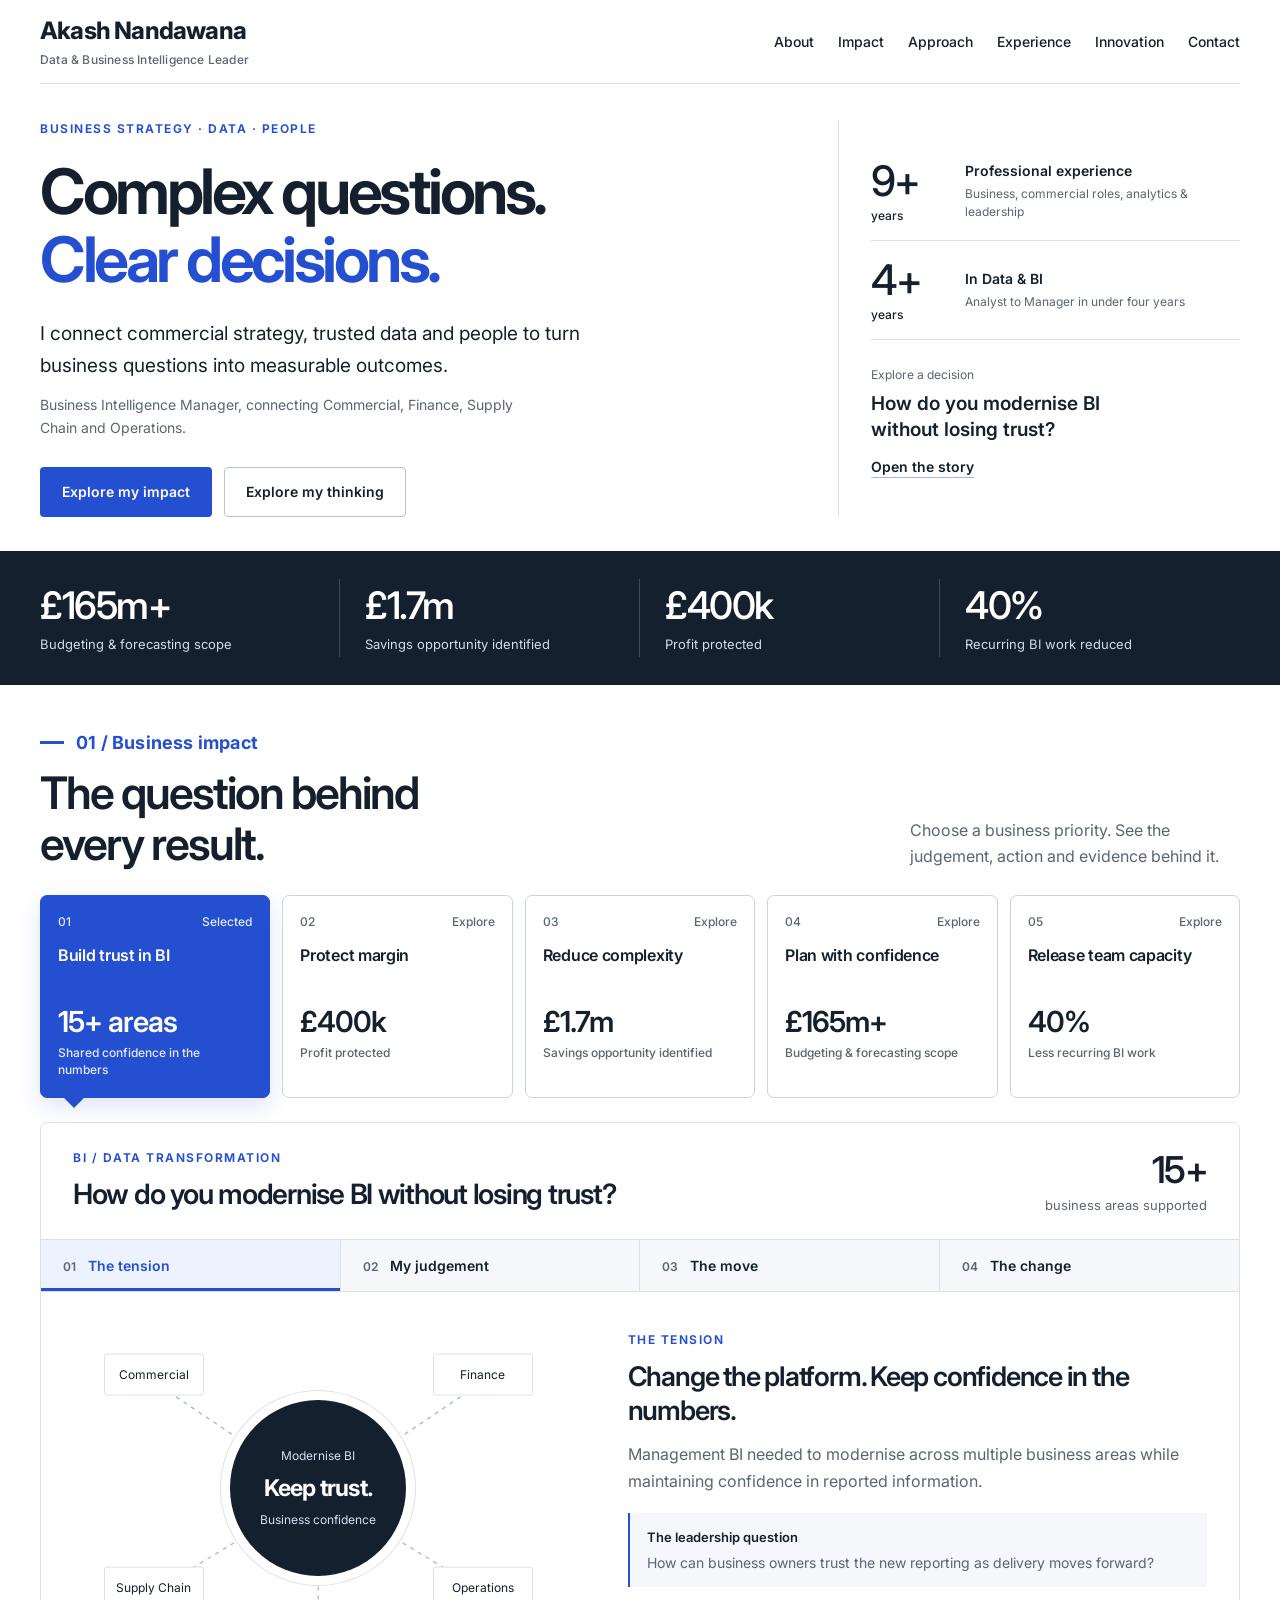
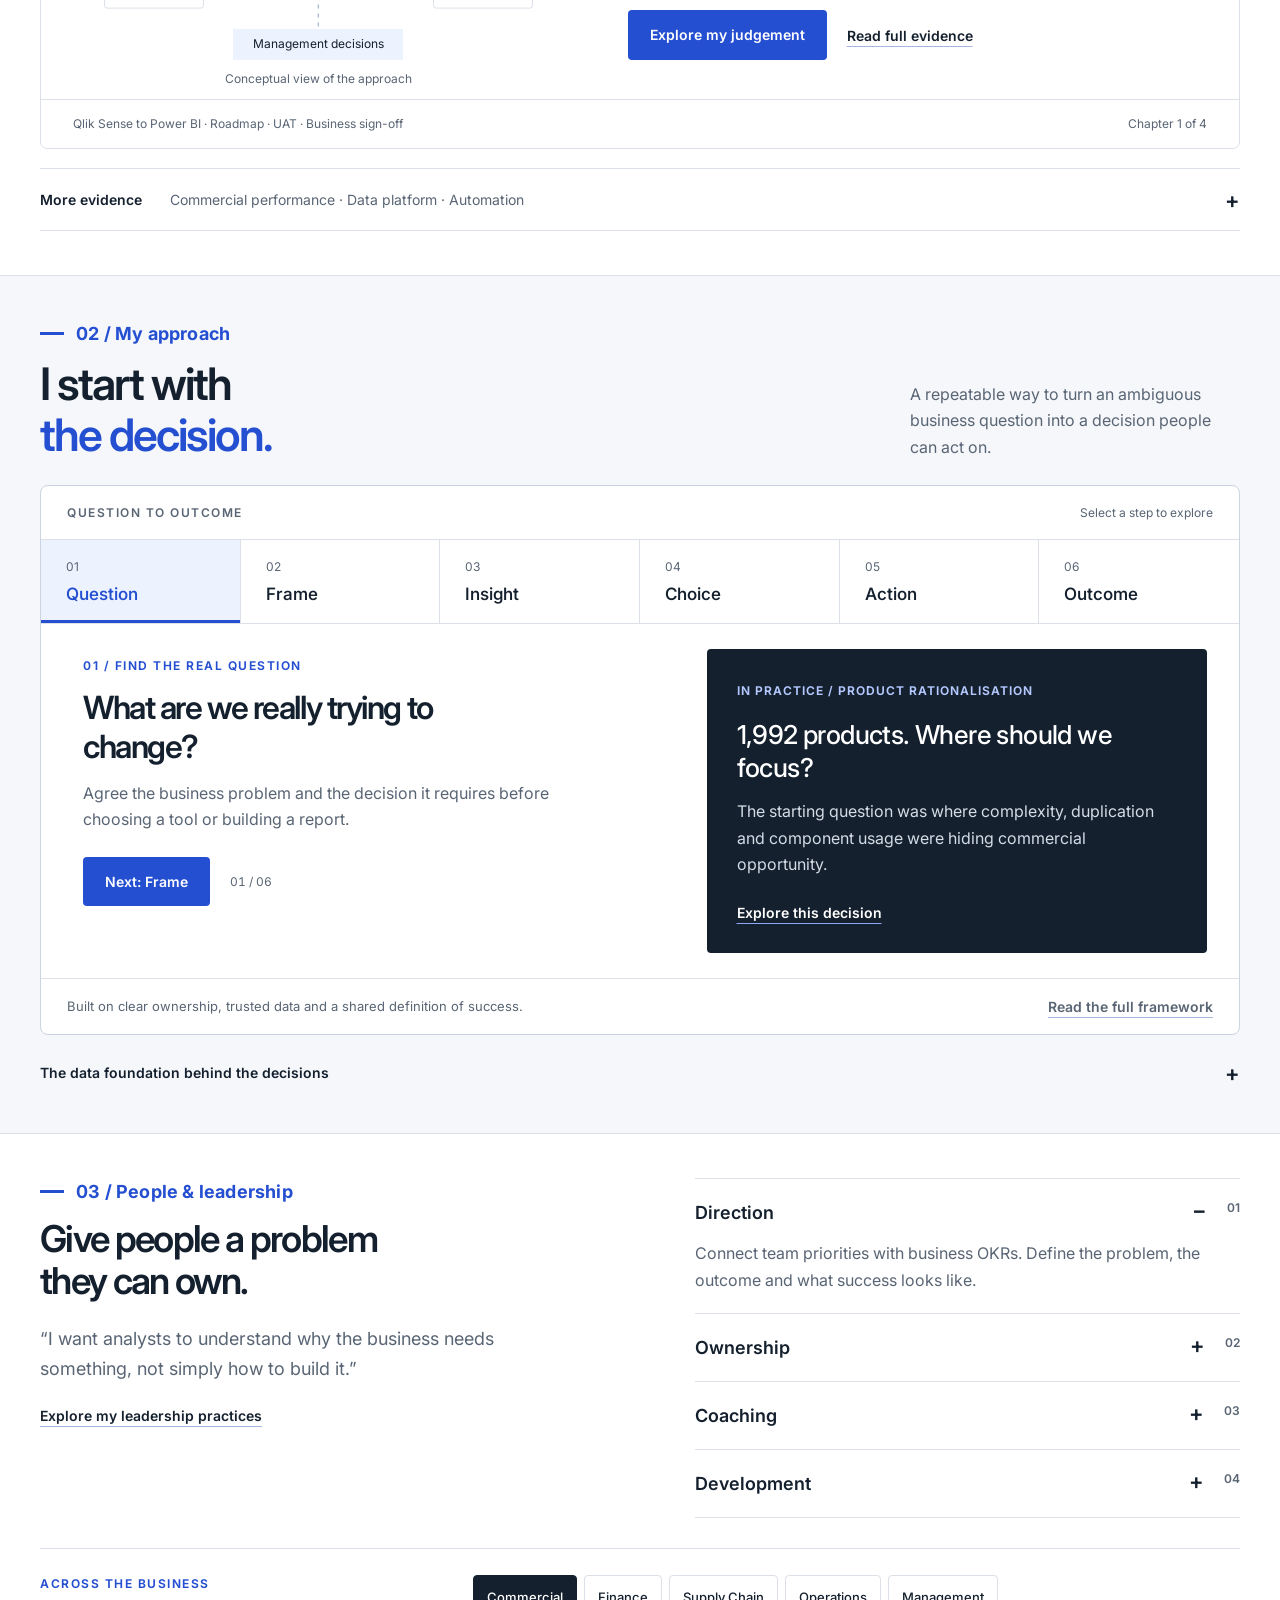
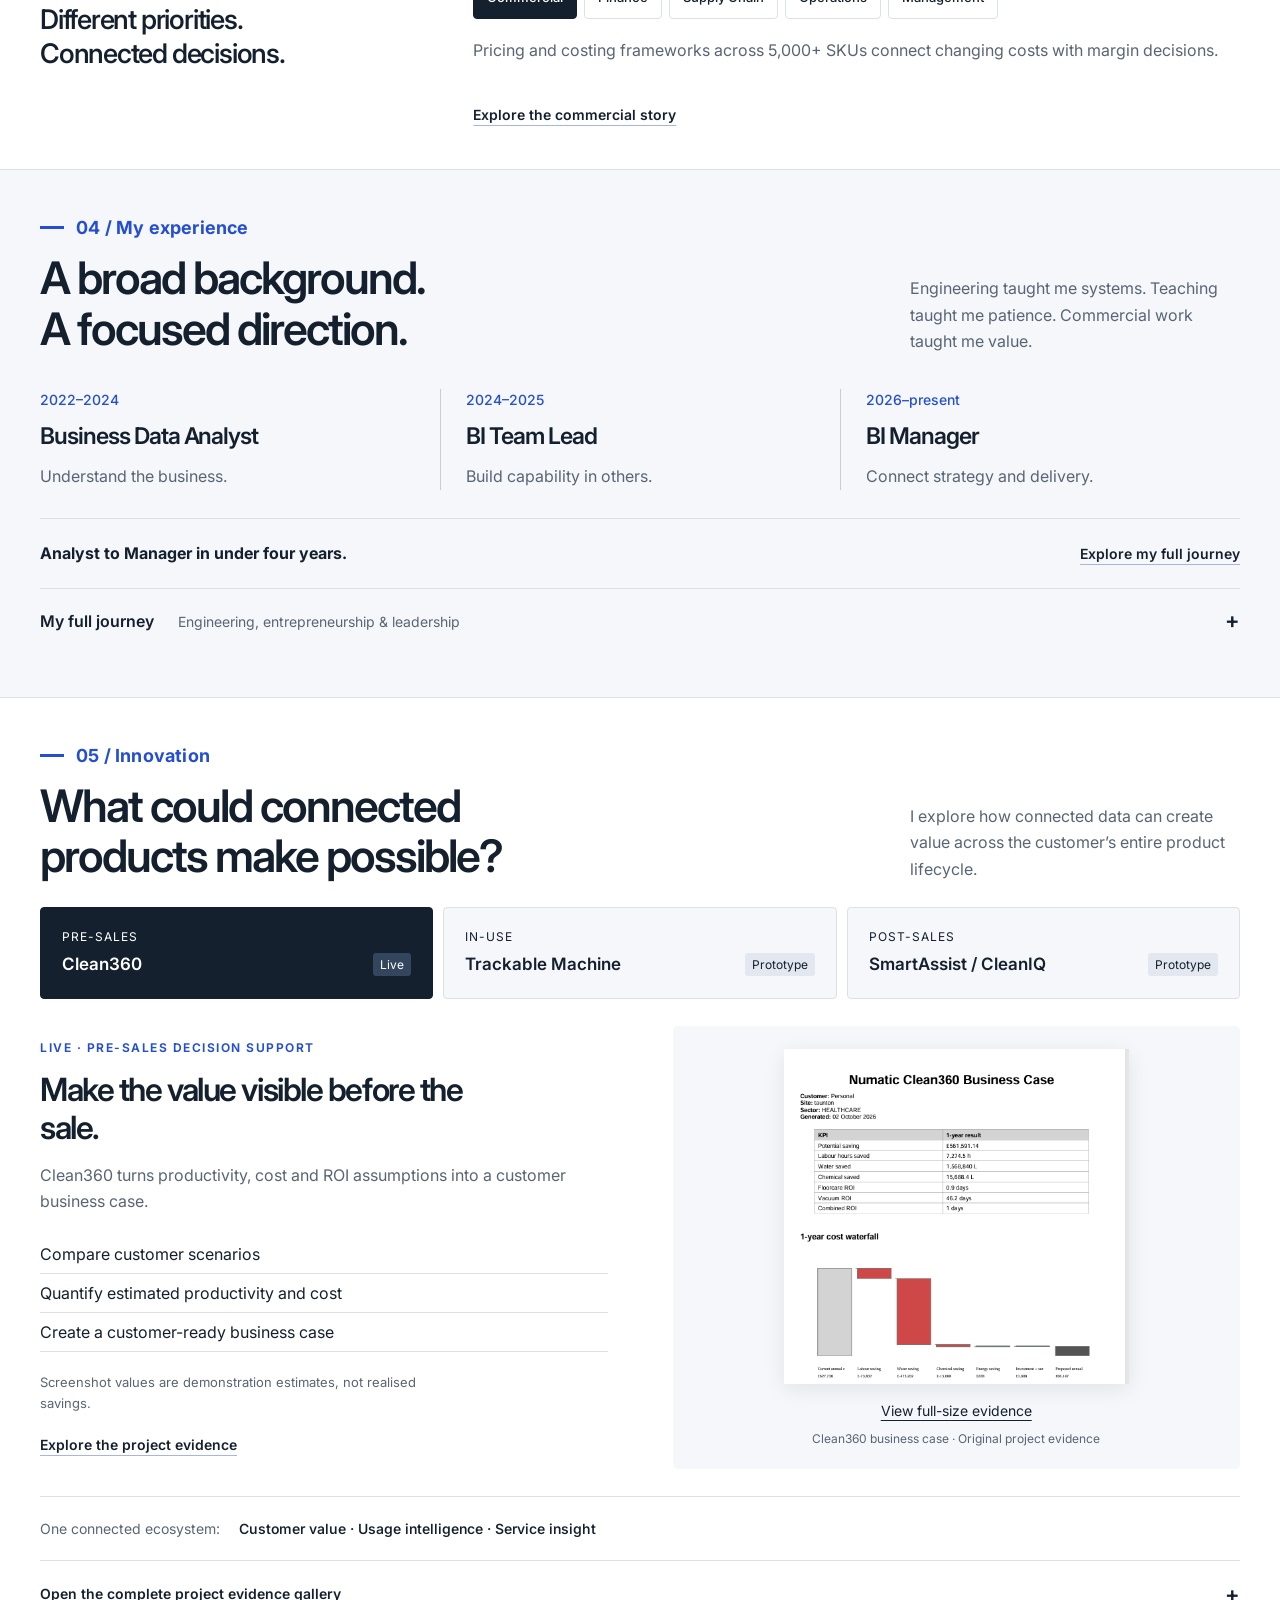
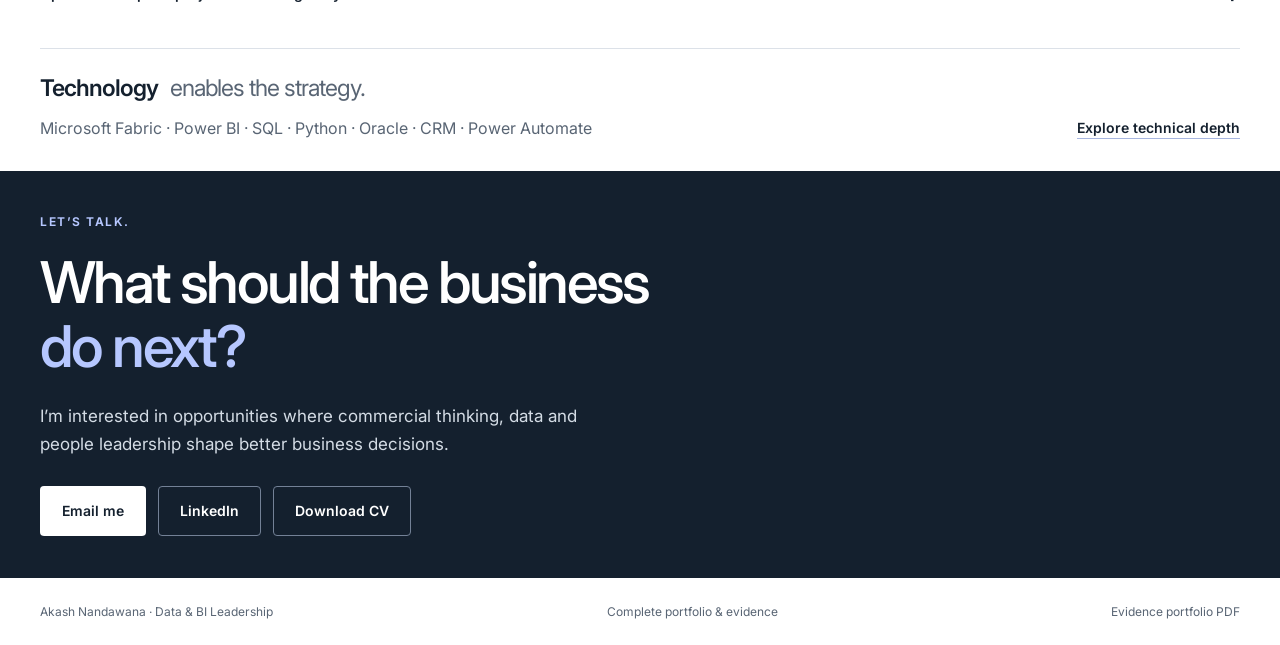
==== commit 79a828e2: "Add Google Analytics tracking code Added Google Analytics tracking script to the head section." ====
--- a/index.html
+++ b/index.html
@@ -1,6 +1,22 @@
 <!doctype html>
 <html lang="en-GB">
 <head>
+<!doctype html>
+<html lang="en-GB">
+<head>
+
+  <!-- Google tag (gtag.js) -->
+  <script async src="https://www.googletagmanager.com/gtag/js?id=G-W8FN8V34SQ"></script>
+  <script>
+    window.dataLayer = window.dataLayer || [];
+    function gtag(){dataLayer.push(arguments);}
+    gtag('js', new Date());
+
+    gtag('config', 'G-W8FN8V34SQ');
+  </script>
+
+  <meta charset="utf-8">
+  <meta name="viewport" content="width=device-width,initial-scale=1">
   <meta charset="utf-8"><meta name="viewport" content="width=device-width,initial-scale=1">
   <title>Akash Nandawana — Data & Business Intelligence Leader</title>
   <meta name="description" content="Explore the decisions behind Akash Nandawana’s commercial impact, data transformation and people leadership.">
